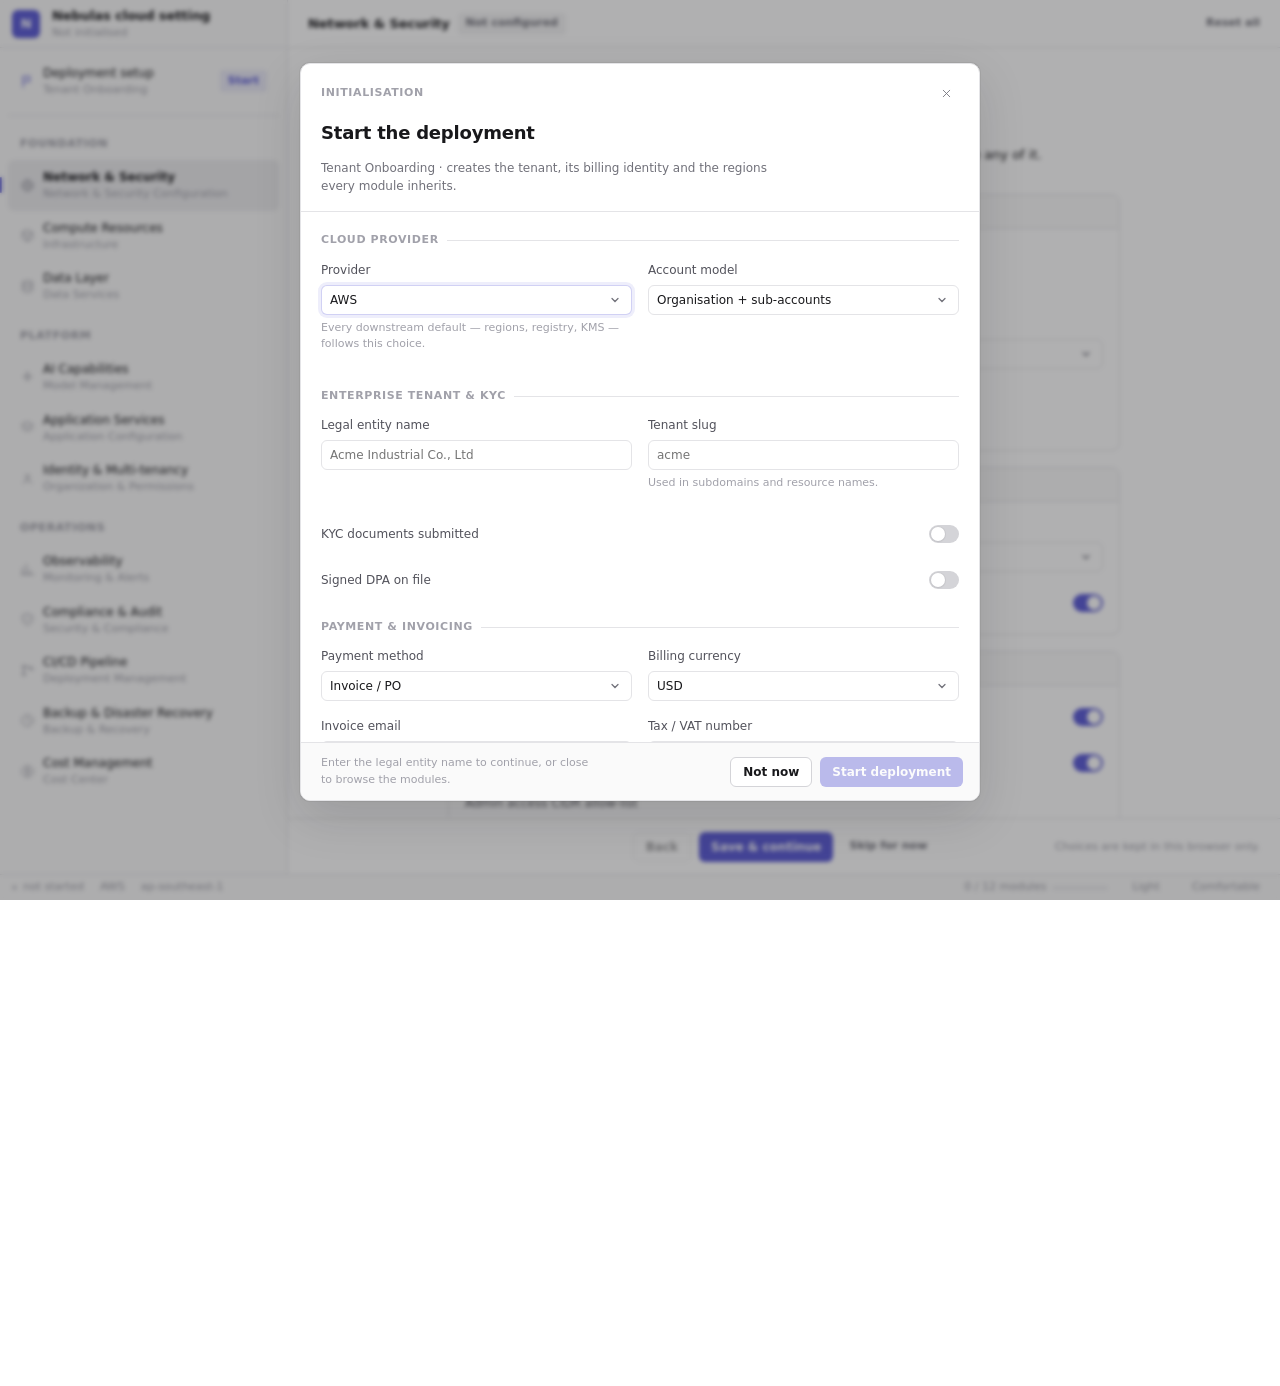
==== nebulas-cloud.html @ 57a1bf87 "Nebulas prototypes: workspace and cloud setting Two independent pages on one design system:  - index" ====
<!doctype html>
<html lang="en" data-theme="light">
<head>
<meta charset="utf-8">
<meta name="viewport" content="width=device-width, initial-scale=1">
<title>Nebulas Cloud Setting</title>
<link rel="stylesheet" href="css/tokens.css">
<link rel="stylesheet" href="css/base.css">
<link rel="stylesheet" href="css/components.css">
<link rel="stylesheet" href="css/install.css">
</head>
<body>

<!-- ==================================================== cloud setting shell
     Two columns: the twelve-module menu, and the configuration surface for
     whichever module is selected. The status strip spans both, because
     deployment progress belongs to neither column.

     This page is independent of the workspace prototype — it shares the
     design system in css/ and nothing else.
========================================================================== -->
<div class="setup" id="setup">

  <aside class="menu" aria-label="Deployment modules">
    <div class="menu__head">
      <div class="menu__mark" aria-hidden="true">N</div>
      <!-- The page name is fixed; the sub-line carries which tenant it is. -->
      <div class="menu__id">
        <span class="menu__name">Nebulas cloud setting</span>
        <span class="menu__sub" id="menuSub">Not initialised</span>
      </div>
    </div>
    <nav class="menu__body" id="menuBody"></nav>
  </aside>

  <!-- ================================================= configuration pane -->
  <section class="cfg" aria-label="Module configuration">
    <header class="cfg__head">
      <h1 class="cfg__title" id="cfgTitle">Initialisation</h1>
      <span class="badge" id="cfgState">Not configured</span>
      <div class="cfg__spacer"></div>
      <button class="btn btn--ghost btn--sm" id="resetBtn">Reset all</button>
    </header>

    <div class="cfg__body" id="cfgBody"></div>

    <!-- The actions are centred in the row; the hint is taken out of the flow
         so its width can't pull them off centre. -->
    <footer class="cfg__foot">
      <div class="cfg__actions">
        <button class="btn btn--secondary" id="prevBtn">Back</button>
        <button class="btn btn--primary" id="nextBtn">Save &amp; continue</button>
        <button class="btn btn--ghost btn--sm" id="skipBtn">Skip for now</button>
      </div>
      <span class="cfg__hint" id="cfgHint">Choices are kept in this browser only.</span>
    </footer>
  </section>

  <!-- Progress spans both columns, because it belongs to neither. -->
  <footer class="statusbar">
    <span class="statusbar__item"><span class="dot" id="stDot"></span><span id="stState">not configured</span></span>
    <span class="statusbar__item statusbar__hide-sm" id="stProvider">AWS</span>
    <span class="statusbar__item statusbar__hide-sm" id="stRegion">ap-southeast-1</span>
    <div class="statusbar__spacer"></div>
    <span class="statusbar__item statusbar__hide-sm">
      <span id="stProg">0 / 12 modules</span>
      <span class="meter statusbar__meter"><i id="stBar" style="width:0%"></i></span>
    </span>
    <button class="statusbar__item" id="stThemeBtn" title="Toggle theme (⌘J)"><span id="stTheme">Light</span></button>
    <button class="statusbar__item" id="stDensityBtn" title="Cycle interface density"><span id="stDensity">Comfortable</span></button>
  </footer>
</div>

<!-- ================================================ initialisation dialog
     Module 01 is the gate, not a page: the tenant, its billing identity and
     the regions every other module inherits. Until it is done there is
     nothing for the eleven configuration pages to attach to, so it arrives
     as a layer over them rather than as the first item in the menu.
====================================================================== -->
<div class="scrim scrim--wizard" id="wizScrim" data-open="false">
  <div class="wizard" role="dialog" aria-modal="true" aria-labelledby="wizTitle">
    <header class="wizard__head">
      <div class="wizard__headrow">
        <span class="t-eyebrow">Initialisation</span>
        <div class="cfg__spacer"></div>
        <button class="iconbtn iconbtn--sm" id="wizClose" title="Close (esc)" aria-label="Close"></button>
      </div>
      <h2 class="t-title" id="wizTitle">Start the deployment</h2>
      <p class="wizard__desc" id="wizPage">Tenant Onboarding · creates the tenant, its billing identity and the regions every module inherits.</p>
    </header>

    <div class="wizard__body" id="wizBody"></div>

    <footer class="wizard__foot">
      <span class="cfg__hint" id="wizHint"></span>
      <div class="cfg__spacer"></div>
      <button class="btn btn--secondary" id="wizCancel">Cancel</button>
      <button class="btn btn--primary" id="wizStart">Start deployment</button>
    </footer>
  </div>
</div>

<div class="toasts" id="toasts" aria-live="polite"></div>

<script src="js/install-data.js"></script>
<script src="js/install.js"></script>
</body>
</html>
---- css/tokens.css ----
/* ============================================================================
   NEBULAS · QUIET PRECISION — tokens
   The single source of truth. Nothing below this file may declare a raw
   color, a raw duration, or a size that isn't derived from these.
   ========================================================================= */

:root{
  /* ------------------------------------------------------------ neutrals */
  --g-0:#ffffff;   --g-50:#fafafa;  --g-100:#f4f4f5; --g-150:#ededef;
  --g-200:#e4e4e7; --g-300:#d4d4d8; --g-400:#a1a1aa; --g-500:#71717a;
  --g-600:#52525b; --g-700:#3f3f46; --g-800:#27272a; --g-900:#18181b;

  /* ------------------------------------------------- semantic · surfaces */
  --bg:          var(--g-0);
  --surface:     var(--g-50);
  --raised:      var(--g-100);
  --raised-2:    var(--g-150);
  --line:        var(--g-200);
  --line-strong: var(--g-300);
  --text:        var(--g-900);
  --text-2:      var(--g-600);
  --text-3:      var(--g-500);
  --text-4:      var(--g-400);

  /* Inverted surface — tooltips, toasts. Flips wholesale in dark mode. */
  --inv-bg:   var(--g-900);
  --inv-text: var(--g-0);

  /* The rail sits one step below the sidebar, so the two left columns read
     apart without needing a second border between them. */
  --rail-bg:     var(--g-150);
  --rail-active: var(--g-200);

  /* ------------------------------------------------- semantic · app identity
     An app is identified by a colour and a glyph. This is an IDENTITY channel,
     not emphasis: it says "which app", never "act here". That is why these are
     saturated where --accent is reserved, and why they appear only on the app
     tile — never on chrome, text or state. */
  --app-1:#6366f1;  /* calendar   */
  --app-2:#10b981;  /* documents  */
  --app-3:#f59e0b;  /* revenue    */
  --app-4:#3b82f6;  /* tasks      */
  --app-5:#ef4444;  /* authoring  */
  --app-fg:#ffffff;

  /* ---------------------------------------------------- semantic · accent
     ONE accent. It means "the model acted" or "you can act". Never decoration. */
  --accent:      #5b5bd6;
  --accent-hi:   #4f4fc9;
  --accent-fg:   #ffffff;
  --accent-soft: rgba(91,91,214,.10);
  --accent-line: rgba(91,91,214,.28);

  /* ---------------------------------------------------- semantic · status
     Dull on purpose. These carry meaning in data, never in chrome. */
  --ok:#0f8a5f;   --ok-soft:rgba(15,138,95,.11);
  --warn:#a86b00; --warn-soft:rgba(168,107,0,.12);
  --err:#c0392b;  --err-soft:rgba(192,57,43,.10);

  --scrim:rgba(24,24,27,.34);

  /* ---------------------------------------------------------------- type */
  --font:"Inter",-apple-system,BlinkMacSystemFont,"Segoe UI",system-ui,sans-serif;
  --mono:ui-monospace,"SF Mono","JetBrains Mono",Menlo,Consolas,monospace;

  --t-11:11px; --t-12:12px; --t-13:13px; --t-15:15px;
  --t-18:18px; --t-22:22px; --t-28:28px;

  --lh-tight:1.3; --lh-ui:1.5; --lh-prose:1.65;
  --ls-tight:-.012em; --ls-snug:-.006em; --ls-caps:.055em;
  --w-normal:400; --w-medium:550; --w-semi:600;

  /* --------------------------------------------------------------- space
     One 4px unit, scaled by --density. Every gap derives from it, so
     switching density is a single-variable change. */
  --u:4px;
  --density:1;
  --s-1:calc(var(--u) * 1 * var(--density));
  --s-2:calc(var(--u) * 2 * var(--density));
  --s-3:calc(var(--u) * 3 * var(--density));
  --s-4:calc(var(--u) * 4 * var(--density));
  --s-5:calc(var(--u) * 5 * var(--density));
  --s-6:calc(var(--u) * 6 * var(--density));
  --s-8:calc(var(--u) * 8 * var(--density));
  --s-10:calc(var(--u) * 10 * var(--density));
  --s-12:calc(var(--u) * 12 * var(--density));
  --s-16:calc(var(--u) * 16 * var(--density));

  /* ------------------------------------------------------- radius / edge */
  --r-xs:2px; --r-sm:4px; --r-md:6px; --r-lg:8px; --r-xl:10px; --r-full:999px;
  --border:1px;
  --ring:2px;

  /* -------------------------------------------------------------- shadow */
  --shadow-sm:0 1px 2px rgba(24,24,27,.06), 0 0 0 1px rgba(24,24,27,.04);
  --shadow-md:0 4px 12px rgba(24,24,27,.08), 0 0 0 1px rgba(24,24,27,.05);
  --shadow-lg:0 16px 48px rgba(24,24,27,.14), 0 0 0 1px rgba(24,24,27,.06);

  /* -------------------------------------------------------------- motion */
  --ease:cubic-bezier(.2,.7,.3,1);
  --ease-out:cubic-bezier(.16,1,.3,1);
  --fast:110ms; --base:180ms; --slow:280ms;

  /* ------------------------------------------------- control geometry
     Named so components never invent a height. */
  --ctl-xs:22px; --ctl-sm:26px; --ctl-md:30px; --ctl-lg:34px;
  --dot:5px;

  /* ------------------------------------------------------- shell metrics
     Five columns: rail · sidebar · chat · artifact · apps. The artifact
     width is a user-draggable override, which is why it reads through
     --art-w-user rather than being set directly. */
  --rail-w:56px;
  --list-w:264px;
  --art-w-min:320px;
  --art-w-max:720px;
  --app-w:64px;
  --app-w-wide:212px;
  --topbar-h:48px;
  --status-h:26px;
  --measure:760px;          /* reading column cap */
  --composer-max:760px;
  --brand:28px;
  --app-tile:32px;
}

/* --------------------------------------------------------------- density
   The proof that the space layer is real: one attribute, whole app reflows. */
:root[data-density="compact"]{ --density:.8; --ctl-lg:30px; --ctl-md:27px; --topbar-h:42px; }
:root[data-density="roomy"]  { --density:1.25; --topbar-h:56px; }

/* ------------------------------------------------------------------ dark
   Not an inversion. --bg lifts off black so elevation has somewhere to go,
   and the accent lightens to hold contrast. */
:root[data-theme="dark"]{
  --bg:#0d0d0f;
  --surface:#141417;
  --raised:#1b1b1f;
  --raised-2:#212127;
  --line:#26262b;
  --line-strong:#35353c;
  --text:#f4f4f5;
  --text-2:#a1a1aa;
  --text-3:#8b8b93;
  --text-4:#6a6a72;

  --inv-bg:#212127;
  --inv-text:#f4f4f5;

  /* Dark inverts the relationship: the rail drops below --bg rather than
     above it, because in dark a recessed column reads as further away. */
  --rail-bg:#08080a;
  --rail-active:#2a2a31;

  --accent:#7c7cf0;
  --accent-hi:#8f8ff5;
  --accent-fg:#0d0d0f;
  --accent-soft:rgba(124,124,240,.14);
  --accent-line:rgba(124,124,240,.34);

  --ok:#3fbd8b;   --ok-soft:rgba(63,189,139,.13);
  --warn:#d99b28; --warn-soft:rgba(217,155,40,.14);
  --err:#ef6b5e;  --err-soft:rgba(239,107,94,.13);

  --scrim:rgba(0,0,0,.6);

  --shadow-sm:0 1px 2px rgba(0,0,0,.4), 0 0 0 1px rgba(255,255,255,.05);
  --shadow-md:0 4px 12px rgba(0,0,0,.45), 0 0 0 1px rgba(255,255,255,.06);
  --shadow-lg:0 16px 48px rgba(0,0,0,.6), 0 0 0 1px rgba(255,255,255,.07);
}
---- css/base.css ----
/* ============================================================================
   base — reset, document defaults, prose. No component styling lives here.
   ========================================================================= */

*,*::before,*::after{ box-sizing:border-box }
html,body{ height:100% }

body{
  margin:0;
  background:var(--bg);
  color:var(--text);
  font-family:var(--font);
  font-size:var(--t-13);
  line-height:var(--lh-ui);
  -webkit-font-smoothing:antialiased;
  text-rendering:optimizeLegibility;
  overflow:hidden;
}

button,input,textarea,select{ font:inherit; color:inherit }
button{ background:none; border:0; padding:0; cursor:pointer }
svg{ display:block; flex:none }
a{ color:var(--accent); text-decoration:none }
a:hover{ text-decoration:underline }

::selection{ background:var(--accent-soft) }

:focus-visible{
  outline:var(--ring) solid var(--accent);
  outline-offset:1px;
  border-radius:var(--r-sm);
}

/* [hidden] must beat component display rules (.iconbtn{display:grid} etc). */
[hidden]{ display:none !important }

/* Screen-reader only */
.sr{
  position:absolute; width:1px; height:1px;
  overflow:hidden; clip:rect(0 0 0 0); white-space:nowrap;
}

/* --------------------------------------------------------------- scrollbar */
::-webkit-scrollbar{ width:10px; height:10px }
::-webkit-scrollbar-track{ background:transparent }
::-webkit-scrollbar-thumb{
  background:var(--line-strong);
  border-radius:var(--r-full);
  border:3px solid transparent;
  background-clip:content-box;
}
::-webkit-scrollbar-thumb:hover{ background:var(--text-4); background-clip:content-box }

/* ================================================================== type */
.t-display{ font-size:var(--t-22); font-weight:var(--w-semi); letter-spacing:var(--ls-tight); line-height:var(--lh-tight) }
.t-title  { font-size:var(--t-18); font-weight:var(--w-semi); letter-spacing:var(--ls-tight); line-height:var(--lh-tight) }
.t-body   { font-size:var(--t-13); line-height:var(--lh-ui) }
.t-meta   { font-size:var(--t-12); color:var(--text-3) }
.t-mono   { font-family:var(--mono); font-size:var(--t-11); color:var(--text-4) }

/* Section eyebrow. The only place uppercase is allowed. */
.t-eyebrow{
  font-size:var(--t-11);
  font-weight:var(--w-semi);
  letter-spacing:var(--ls-caps);
  text-transform:uppercase;
  color:var(--text-4);
}

/* ================================================================= prose
   Applied to model output. This is the only text anyone reads at length,
   so it steps up to 15px with a looser line-height than the UI. */
.prose{
  font-size:var(--t-15);
  line-height:var(--lh-prose);
  letter-spacing:var(--ls-snug);
}
.prose p{ margin:0 0 var(--s-4) }
.prose > :last-child{ margin-bottom:0 }
.prose h3{
  font-size:var(--t-13);
  font-weight:var(--w-semi);
  letter-spacing:.02em;
  text-transform:uppercase;
  color:var(--text-3);
  margin:var(--s-6) 0 var(--s-3);
}
.prose ul{ margin:0 0 var(--s-4); padding-left:var(--s-5); list-style:none }
.prose li{ position:relative; margin-bottom:var(--s-2) }
.prose li::before{
  content:"";
  position:absolute;
  left:calc(-1 * var(--s-4));
  top:.62em;
  width:4px; height:4px;
  border-radius:var(--r-full);
  background:var(--line-strong);
}
.prose strong{ font-weight:var(--w-semi) }
.prose em{ font-style:normal; color:var(--text-2) }
.prose code{
  font-family:var(--mono);
  font-size:.86em;
  background:var(--raised);
  border:var(--border) solid var(--line);
  border-radius:var(--r-sm);
  padding:1px 4px;
}

/* ------------------------------------------------------ reduced motion */
@media (prefers-reduced-motion:reduce){
  *,*::before,*::after{
    animation-duration:.01ms !important;
    animation-iteration-count:1 !important;
    transition-duration:.01ms !important;
  }
}
---- css/components.css ----
/* ============================================================================
   components — reusable parts. Nothing here knows where it sits on screen.
   ========================================================================= */

/* ================================================================ buttons */
.btn{
  display:inline-flex; align-items:center; gap:var(--s-2);
  height:var(--ctl-md); padding:0 var(--s-3);
  border-radius:var(--r-md);
  font-size:var(--t-12); font-weight:var(--w-medium);
  white-space:nowrap;
  transition:background var(--fast) var(--ease), color var(--fast) var(--ease),
             border-color var(--fast) var(--ease);
}
.btn--primary{ background:var(--accent); color:var(--accent-fg) }
.btn--primary:hover{ background:var(--accent-hi) }
.btn--secondary{ background:var(--bg); color:var(--text); border:var(--border) solid var(--line-strong) }
.btn--secondary:hover{ background:var(--raised) }
.btn--ghost{ color:var(--text-3) }
.btn--ghost:hover{ background:var(--raised); color:var(--text) }
.btn--danger{ color:var(--err) }
.btn--danger:hover{ background:var(--err-soft) }
.btn--sm{ height:var(--ctl-sm); padding:0 var(--s-2); font-size:var(--t-11) }
.btn:disabled{ opacity:.4; cursor:not-allowed }

/* Square icon-only button. Three sizes, all token-derived. */
.iconbtn{
  display:grid; place-items:center;
  width:var(--ctl-md); height:var(--ctl-md);
  border-radius:var(--r-md);
  color:var(--text-3);
  transition:background var(--fast) var(--ease), color var(--fast) var(--ease);
}
.iconbtn:hover{ background:var(--raised); color:var(--text) }
.iconbtn[aria-pressed="true"]{ background:var(--raised-2); color:var(--text) }
.iconbtn--sm{ width:var(--ctl-sm); height:var(--ctl-sm); border-radius:var(--r-sm) }
.iconbtn--xs{ width:var(--ctl-xs); height:var(--ctl-xs); border-radius:var(--r-sm); color:var(--text-4) }
.iconbtn:disabled{ opacity:.35; cursor:not-allowed }

/* =================================================================== kbd */
.kbd{
  font-family:var(--mono); font-size:var(--t-11); line-height:1;
  padding:3px 5px;
  border:var(--border) solid var(--line);
  border-radius:var(--r-sm);
  background:var(--surface);
  color:var(--text-3);
}
.btn--primary .kbd{ background:rgba(255,255,255,.16); border-color:transparent; color:inherit }

/* =============================================================== tooltip */
.tip{ position:relative }
.tip::after{
  content:attr(data-tip);
  position:absolute; left:calc(100% + 10px); top:50%; translate:0 -50%;
  background:var(--inv-bg); color:var(--inv-text);
  font-size:var(--t-11); line-height:1;
  padding:6px var(--s-2);
  border-radius:var(--r-sm);
  white-space:nowrap; pointer-events:none;
  opacity:0; transition:opacity var(--fast) var(--ease);
  z-index:60;
  box-shadow:var(--shadow-md);
}
.tip:hover::after{ opacity:1 }
.tip--below::after{ left:50%; top:calc(100% + 8px); translate:-50% 0 }

/* ================================================================= badge */
.badge{
  display:inline-flex; align-items:center; gap:5px;
  height:var(--ctl-xs); padding:0 var(--s-2);
  border-radius:var(--r-sm);
  font-size:var(--t-11); font-weight:var(--w-medium);
  background:var(--raised); color:var(--text-3);
}
.badge--ok  { background:var(--ok-soft);   color:var(--ok) }
.badge--warn{ background:var(--warn-soft); color:var(--warn) }
.badge--err { background:var(--err-soft);  color:var(--err) }
.badge--info{ background:var(--accent-soft); color:var(--accent) }
.badge--mono{ font-family:var(--mono) }

/* Status dot. --state drives the color; .is-live adds the pulse. */
.dot{
  width:var(--dot); height:var(--dot);
  border-radius:var(--r-full);
  background:var(--line-strong);
  flex:none;
}
.dot--ok{ background:var(--ok) }
.dot--warn{ background:var(--warn) }
.dot--err{ background:var(--err) }
.dot--run{ background:var(--accent) }
.dot.is-live{ animation:pulse 1.1s var(--ease) infinite }
@keyframes pulse{ 0%,100%{opacity:1;scale:1} 50%{opacity:.35;scale:.7} }

/* ================================================================= chips */
.chip{
  display:inline-flex; align-items:center; gap:6px;
  padding:3px var(--s-2);
  border-radius:var(--r-sm);
  border:var(--border) solid var(--line);
  background:var(--raised);
  color:var(--text-2);
  font-size:var(--t-11);
  max-width:220px;
  transition:border-color var(--fast) var(--ease), color var(--fast) var(--ease);
}
button.chip:hover{ border-color:var(--line-strong); color:var(--text) }
.chip > span{ overflow:hidden; text-overflow:ellipsis; white-space:nowrap }
.chip--removable{ padding-right:var(--s-1) }
/* Sits on --surface rather than in it: prompt starters read as things to pick
   up, not as fields already filled in. */
.chip--plain{ background:var(--bg) }
button.chip--plain:hover{ background:var(--raised) }
.chip__x{ display:grid; place-items:center; color:var(--text-4); border-radius:var(--r-xs) }
.chip__x:hover{ color:var(--text) }

/* ================================================================ inputs */
.field{ margin-bottom:var(--s-4) }
.field__label{
  display:flex; align-items:center;
  font-size:var(--t-12); color:var(--text-2);
  margin-bottom:6px;
}
.field__value{ margin-left:auto; font-family:var(--mono); font-size:var(--t-11); color:var(--text-4) }
.field__help{ font-size:var(--t-11); color:var(--text-4); margin-top:5px }

.input,.select{
  width:100%; height:var(--ctl-md);
  padding:0 var(--s-2);
  border:var(--border) solid var(--line);
  border-radius:var(--r-md);
  background:var(--bg); color:var(--text);
  font-size:var(--t-12);
  appearance:none;
  transition:border-color var(--fast) var(--ease), box-shadow var(--fast) var(--ease);
}
.input:focus,.select:focus{
  outline:none;
  border-color:var(--accent-line);
  box-shadow:0 0 0 3px var(--accent-soft);
}
.select{
  padding-right:26px;
  background-image:url("data:image/svg+xml;utf8,<svg xmlns='http://www.w3.org/2000/svg' width='12' height='12' viewBox='0 0 24 24' fill='none' stroke='%2371717a' stroke-width='2.5' stroke-linecap='round'><path d='M6 9l6 6 6-6'/></svg>");
  background-repeat:no-repeat;
  background-position:right 10px center;
}
.range{ width:100%; accent-color:var(--accent) }

/* Switch. The track is a sibling, not adjacent — use ~ not +. */
.switch{
  display:flex; align-items:center; gap:var(--s-2);
  padding:var(--s-2) 0;
  font-size:var(--t-12); color:var(--text-2);
  cursor:pointer;
}
.switch input{ position:absolute; opacity:0; pointer-events:none }
.switch__track{
  position:relative; flex:none;
  width:30px; height:18px;
  margin-left:auto;
  border-radius:var(--r-full);
  background:var(--line-strong);
  transition:background var(--base) var(--ease);
}
.switch__track::after{
  content:""; position:absolute; top:2px; left:2px;
  width:14px; height:14px;
  border-radius:var(--r-full);
  background:var(--bg);
  box-shadow:var(--shadow-sm);
  transition:translate var(--base) var(--ease);
}
.switch input:checked ~ .switch__track{ background:var(--accent) }
.switch input:checked ~ .switch__track::after{ translate:12px 0 }
.switch input:focus-visible ~ .switch__track{ outline:var(--ring) solid var(--accent); outline-offset:2px }

/* ======================================================== segmented tabs */
.seg{ display:flex; gap:2px; padding:2px; border-radius:var(--r-md); background:var(--raised-2) }
.seg button{
  padding:3px var(--s-2);
  border-radius:var(--r-sm);
  font-size:var(--t-11); color:var(--text-3);
  transition:background var(--fast) var(--ease), color var(--fast) var(--ease);
}
.seg button[aria-selected="true"]{ background:var(--bg); color:var(--text); box-shadow:var(--shadow-sm) }

/* ================================================================= meter */
.meter{ display:block; height:4px; border-radius:var(--r-full); background:var(--raised-2); overflow:hidden }
.meter > i{
  display:block; height:100%;
  border-radius:var(--r-full);
  background:var(--accent);
  transition:width var(--slow) var(--ease);
}
.meter--warn > i{ background:var(--warn) }

.sparkbars{ display:flex; align-items:flex-end; gap:2px; height:32px }
.sparkbars i{ flex:1; background:var(--accent-soft); border-radius:var(--r-xs) }
.sparkbars i:last-child{ background:var(--accent) }

/* ============================================================== rows/list
   The list column and every table-ish surface share this row. */
.row{
  display:flex; align-items:center; gap:var(--s-2);
  width:100%; text-align:left;
  padding:var(--s-2) var(--s-3);
  border-radius:var(--r-md);
  color:var(--text-2);
  transition:background var(--fast) var(--ease);
}
.row:hover{ background:var(--raised) }
.row[aria-current="true"]{ background:var(--raised-2); color:var(--text) }
.row__main{ display:block; min-width:0; flex:1 }
.row__title{
  display:block;
  font-size:var(--t-12); color:var(--text);
  overflow:hidden; text-overflow:ellipsis; white-space:nowrap;
}
.row[aria-current="true"] .row__title{ font-weight:var(--w-medium) }
.row__sub{
  display:block;
  font-size:var(--t-11); color:var(--text-4);
  overflow:hidden; text-overflow:ellipsis; white-space:nowrap;
}
.row__meta{ font-family:var(--mono); font-size:var(--t-11); color:var(--text-4); flex:none }
.row__icon{ color:var(--text-4); flex:none }

/* ================================================================= cards */
.card{
  border:var(--border) solid var(--line);
  border-radius:var(--r-lg);
  background:var(--bg);
  overflow:hidden;
}
.card__head{
  display:flex; align-items:center; gap:var(--s-2);
  height:var(--ctl-lg); padding:0 var(--s-2) 0 var(--s-3);
  border-bottom:var(--border) solid var(--line);
  background:var(--surface);
}
.card__title{ font-size:var(--t-12); font-weight:var(--w-medium); color:var(--text-2) }
.card__body{ padding:var(--s-4) }
.card--raised{ background:var(--raised) }

/* ================================================================ tables */
.table{ width:100%; border-collapse:collapse; font-size:var(--t-12) }
.table th{
  text-align:left;
  font-size:var(--t-11); font-weight:var(--w-semi);
  letter-spacing:var(--ls-caps); text-transform:uppercase;
  color:var(--text-4);
  padding:0 var(--s-3) var(--s-2) 0;
  border-bottom:var(--border) solid var(--line);
  white-space:nowrap;
}
.table td{
  padding:var(--s-2) var(--s-3) var(--s-2) 0;
  border-bottom:var(--border) solid var(--line);
  color:var(--text-2);
}
.table tbody tr:last-child td{ border-bottom:0 }
.table .num{ text-align:right; font-family:var(--mono); padding-right:0 }
.table th.num{ text-align:right; padding-right:0 }
/* A right-aligned column gives up its right padding, so whatever follows
   has to supply the gap — otherwise the two columns touch. */
.table td.num + td,.table th.num + th{ padding-left:var(--s-3) }
/* Paired with `.table` so they out-specify `.table td`, which sets a colour
   of its own and would otherwise silently win. */
.delta-up,.table .delta-up{ color:var(--ok) }
.delta-dn,.table .delta-dn{ color:var(--err) }
.table--rows tbody tr{ transition:background var(--fast) var(--ease) }
.table--rows tbody tr:hover{ background:var(--raised) }

/* Horizontal overflow container — wide tables scroll, the page never does. */
.scroll-x{ overflow-x:auto; max-width:100% }

/* ============================================================== artifact list
   A table artifact in the pane: one label per row against one muted value.
   No column headers — with two columns the header row names what the rows
   already say. */
.artlist{ display:block }
.artlist__row{
  display:flex; align-items:center; gap:var(--s-3);
  padding:var(--s-2) 0;
  min-height:34px;
  border-bottom:var(--border) solid var(--line);
  font-size:var(--t-12);
}
.artlist__row:last-child{ border-bottom:0 }
.artlist__k{
  min-width:0; color:var(--text-2);
  overflow:hidden; text-overflow:ellipsis; white-space:nowrap;
}
.artlist__v{ margin-left:auto; flex:none; color:var(--text-4) }

/* ================================================================== code */
.code{
  margin:0;
  font-family:var(--mono); font-size:var(--t-12); line-height:1.7;
  color:var(--text-2);
  overflow-x:auto;
}
.code .k{ color:var(--accent) }
.code .s{ color:var(--ok) }
.code .c{ color:var(--text-4) }
.code .del{ color:var(--err) }
.code .add{ color:var(--ok) }

/* ================================================================== tool trace */
.trace{
  border:var(--border) solid var(--line);
  border-radius:var(--r-lg);
  background:var(--surface);
  overflow:hidden;
}
.trace__sum{
  display:flex; align-items:center; gap:var(--s-2);
  width:100%;
  padding:var(--s-2) var(--s-3);
  font-size:var(--t-12); color:var(--text-2);
  transition:background var(--fast) var(--ease);
}
.trace__sum:hover{ background:var(--raised) }
.trace__chev{ color:var(--text-4); transition:rotate var(--base) var(--ease) }
.trace[data-open="true"] .trace__chev{ rotate:90deg }
.trace__ico{ color:var(--accent); display:flex }
.trace__dur{ margin-left:auto; font-family:var(--mono); font-size:var(--t-11); color:var(--text-4) }
.trace__body{ display:none; padding:var(--s-1) var(--s-3) var(--s-3); border-top:var(--border) solid var(--line) }
.trace[data-open="true"] .trace__body{ display:block }

.step{
  display:flex; align-items:baseline; gap:var(--s-2);
  padding:var(--s-2) 0;
  font-size:var(--t-12);
  border-bottom:var(--border) solid var(--line);
}
.step:last-child{ border-bottom:0 }
.step .dot{ translate:0 -2px }
.step__name{ font-family:var(--mono); color:var(--text-2) }
.step__detail{
  color:var(--text-4);
  min-width:0; overflow:hidden; text-overflow:ellipsis; white-space:nowrap;
}
.step__t{ margin-left:auto; font-family:var(--mono); font-size:var(--t-11); color:var(--text-4); flex:none }

/* ====================================================== artifact reference
   What a turn leaves in the thread once the artifact itself moved to the
   pane: a line you can scan past, or click to bring the thing back. */
.artref{
  display:flex; align-items:center; gap:var(--s-2);
  width:100%; text-align:left;
  padding:var(--s-2) var(--s-3);
  border:var(--border) solid var(--line);
  border-radius:var(--r-lg);
  background:var(--surface);
  color:var(--text-2);
  animation:rise var(--slow) var(--ease-out) both;
  transition:background var(--fast) var(--ease), border-color var(--fast) var(--ease);
}
@keyframes rise{ from{opacity:0; translate:0 6px} to{opacity:1; translate:0 0} }
.artref:hover{ background:var(--raised); border-color:var(--line-strong) }
.artref[aria-current="true"]{ border-color:var(--accent-line); background:var(--accent-soft) }
.artref__ico{ display:flex; color:var(--text-4); flex:none }
.artref__title{
  min-width:0;
  font-size:var(--t-12); font-weight:var(--w-medium); color:var(--text);
  overflow:hidden; text-overflow:ellipsis; white-space:nowrap;
}
.artref__meta{ margin-left:auto; flex:none; font-family:var(--mono); font-size:var(--t-11); color:var(--text-4) }

/* ================================================================== apps
   An app is identified by a colour and a glyph, set through --app-c. That is
   an identity channel, distinct from --accent: it answers "which app", never
   "act here", which is why it lives only on this tile. */
.apptile{
  position:relative; flex:none;
  display:grid; place-items:center;
  width:var(--app-tile); height:var(--app-tile);
  border-radius:var(--r-full);
  background:var(--app-c, var(--raised-2));
  color:var(--app-fg);
  transition:filter var(--fast) var(--ease), scale var(--fast) var(--ease);
}
/* Only "needs attention" earns a mark in the narrow rail. Beta and draft
   are labels, and labels wait until there is room for words. */
.apptile[data-state="warn"]::after{
  content:"";
  position:absolute; right:-1px; bottom:-1px;
  width:7px; height:7px;
  border-radius:var(--r-full);
  background:var(--warn);
  border:2px solid var(--surface);
}
.approw{
  display:flex; align-items:center; gap:var(--s-2);
  width:100%; text-align:left;
  padding:var(--s-1);
  border-radius:var(--r-md);
  color:var(--text-2);
  transition:background var(--fast) var(--ease);
}
.approw:hover{ background:var(--raised) }
/* The tile already carries a colour, so hover brightens it rather than
   swapping it for another one. */
.approw:hover .apptile{ filter:brightness(1.08) }
.approw[aria-current="true"]{ background:var(--raised-2) }
.approw__name{
  min-width:0;
  font-size:var(--t-12); color:var(--text);
  overflow:hidden; text-overflow:ellipsis; white-space:nowrap;
}

/* ============================================================== bar list
   A ranked magnitude read left to right. The leader takes the accent; the
   rest stay soft, so rank is legible before any number is read. */
.barlist{ display:grid; gap:var(--s-2) }
.barlist__row{
  display:grid;
  grid-template-columns:minmax(0,150px) minmax(0,1fr) auto;
  align-items:center; gap:var(--s-3);
}
.barlist__k{
  font-family:var(--mono); font-size:var(--t-11); color:var(--text-2);
  overflow:hidden; text-overflow:ellipsis; white-space:nowrap;
}
.barlist__v{ font-family:var(--mono); font-size:var(--t-11); color:var(--text-4) }
.barlist__row:not(:first-child) .meter > i{ background:var(--accent-soft) }

/* ================================================================ calendar
   A month as a scanning surface: the marked days carry a value, so the mark
   is a neutral dot and the number beside it does the talking. Today is a
   surface step, not the accent — a date is not an action. */
.cal{ display:grid; grid-template-columns:repeat(7,minmax(0,1fr)); gap:2px }
.cal__wd{
  font-size:var(--t-11); color:var(--text-4);
  text-align:center; padding-bottom:var(--s-1);
}
.cal__d{
  position:relative;
  display:grid; place-items:center;
  height:32px;
  border-radius:var(--r-sm);
  font-size:var(--t-12); color:var(--text-2);
}
.cal__d--pad{ visibility:hidden }
.cal__d--mark{ background:var(--raised); color:var(--text); font-weight:var(--w-medium) }
.cal__d--mark::after{
  content:"";
  position:absolute; bottom:4px; left:50%; translate:-50% 0;
  width:4px; height:4px;
  border-radius:var(--r-full);
  background:var(--text-4);
}
.cal__d--today{ box-shadow:inset 0 0 0 1px var(--line-strong) }

/* ============================================================ definitions */
.deflist{
  display:grid; grid-template-columns:auto minmax(0,1fr);
  gap:var(--s-2) var(--s-4);
  font-size:var(--t-12); margin:0;
}
.deflist dt{ color:var(--text-4); white-space:nowrap }
.deflist dd{ margin:0; color:var(--text-2); min-width:0 }

/* ========================================================== empty states */
.empty{
  display:flex; flex-direction:column; align-items:center; justify-content:center;
  gap:var(--s-3);
  padding:var(--s-12) var(--s-6);
  text-align:center;
  color:var(--text-3);
}
.empty__icon{
  display:grid; place-items:center;
  width:40px; height:40px;
  border-radius:var(--r-lg);
  background:var(--raised);
  color:var(--text-4);
}
.empty__title{ font-size:var(--t-13); font-weight:var(--w-medium); color:var(--text) }
.empty__body{ font-size:var(--t-12); color:var(--text-3); max-width:34ch; line-height:var(--lh-ui) }

/* ================================================================ banner */
.banner{
  display:flex; align-items:flex-start; gap:var(--s-2);
  padding:var(--s-3);
  border-radius:var(--r-md);
  font-size:var(--t-12);
  border:var(--border) solid transparent;
}
.banner--warn{ background:var(--warn-soft); color:var(--warn); border-color:var(--warn-soft) }
.banner--err { background:var(--err-soft);  color:var(--err);  border-color:var(--err-soft) }
.banner--info{ background:var(--accent-soft); color:var(--accent) }

/* ============================================================== skeleton */
.skel{
  background:linear-gradient(90deg,var(--raised) 25%,var(--raised-2) 50%,var(--raised) 75%);
  background-size:200% 100%;
  border-radius:var(--r-sm);
  animation:shimmer 1.4s linear infinite;
}
@keyframes shimmer{ to{ background-position:-200% 0 } }

/* ============================================================== overlays */
.scrim{
  position:fixed; inset:0; z-index:80;
  display:grid; place-items:start center;
  padding-top:14vh;
  background:var(--scrim);
  backdrop-filter:blur(2px);
  opacity:0; pointer-events:none;
  transition:opacity var(--base) var(--ease);
}
.scrim[data-open="true"]{ opacity:1; pointer-events:auto }

.palette{
  width:min(560px,92vw);
  background:var(--bg);
  border:var(--border) solid var(--line);
  border-radius:var(--r-xl);
  box-shadow:var(--shadow-lg);
  overflow:hidden;
  translate:0 -8px; scale:.985;
  transition:translate var(--base) var(--ease), scale var(--base) var(--ease);
}
.scrim[data-open="true"] .palette{ translate:0 0; scale:1 }
.palette__input{
  display:flex; align-items:center; gap:var(--s-3);
  padding:0 var(--s-4);
  border-bottom:var(--border) solid var(--line);
}
.palette__input input{
  width:100%; height:46px;
  border:0; background:none; outline:none;
  font-size:var(--t-15); letter-spacing:var(--ls-snug);
}
.palette__input input::placeholder{ color:var(--text-4) }
.palette__list{ max-height:min(420px,52vh); overflow-y:auto; padding:var(--s-2) }
.palette__group{
  font-size:var(--t-11); font-weight:var(--w-semi);
  letter-spacing:var(--ls-caps); text-transform:uppercase;
  color:var(--text-4);
  padding:var(--s-3) var(--s-2) var(--s-1);
}
.palette__item{
  display:flex; align-items:center; gap:var(--s-3);
  width:100%; text-align:left;
  padding:var(--s-2);
  border-radius:var(--r-md);
  color:var(--text-2);
}
.palette__item .nm{ flex:1; min-width:0; overflow:hidden; text-overflow:ellipsis; white-space:nowrap; color:var(--text) }
.palette__item .sub{ flex:none; font-family:var(--mono); font-size:var(--t-11); color:var(--text-4) }
.palette__item[data-active="true"]{ background:var(--accent-soft) }
.palette__foot{
  display:flex; align-items:center; gap:var(--s-4);
  padding:var(--s-2) var(--s-4);
  border-top:var(--border) solid var(--line);
  background:var(--surface);
  font-size:var(--t-11); color:var(--text-4);
}
.palette__foot span{ display:flex; align-items:center; gap:5px }

/* ================================================================ toasts */
.toasts{
  position:fixed; bottom:calc(var(--status-h) + var(--s-3)); left:50%; translate:-50% 0;
  z-index:90;
  display:flex; flex-direction:column; align-items:center; gap:var(--s-2);
}
.toast{
  display:flex; align-items:center; gap:var(--s-2);
  padding:8px var(--s-3);
  border-radius:var(--r-md);
  background:var(--inv-bg); color:var(--inv-text);
  font-size:var(--t-12);
  box-shadow:var(--shadow-md);
  animation:toast-in var(--base) var(--ease-out) both;
}
.toast.is-out{ animation:toast-out var(--base) var(--ease) both }
@keyframes toast-in{ from{ opacity:0; translate:0 8px } }
@keyframes toast-out{ to{ opacity:0; translate:0 8px } }
---- css/install.css ----
/* ============================================================================
   install — the deployment page shell only. Two columns plus a status strip
   spanning both, on the same tokens as the workspace.

       menu · configuration

   Nothing here declares a colour, a duration or a size that isn't a token.
   ========================================================================= */

.setup{
  --menu-w:288px;
  display:grid;
  height:100vh;
  overflow:hidden;
  grid-template-columns:var(--menu-w) minmax(0,1fr);
  grid-template-rows:minmax(0,1fr) var(--status-h);
}
.setup > *{ min-width:0 }

/* ==================================================================== menu */
.menu{
  grid-row:1;
  display:flex; flex-direction:column;
  min-height:0;
  background:var(--surface);
  border-right:var(--border) solid var(--line);
}
.menu__head{
  flex:none;
  display:flex; align-items:center; gap:var(--s-3);
  height:var(--topbar-h);
  padding:0 var(--s-3);
  border-bottom:var(--border) solid var(--line);
}
.menu__mark{
  display:grid; place-items:center;
  width:var(--brand); height:var(--brand);
  flex:none;
  border-radius:var(--r-md);
  background:var(--accent); color:var(--accent-fg);
  font-weight:var(--w-semi); font-size:var(--t-13); letter-spacing:var(--ls-tight);
  box-shadow:var(--shadow-sm);
}
.menu__id{ min-width:0; flex:1 }
.menu__name{
  display:block; min-width:0;
  font-size:var(--t-13); font-weight:var(--w-medium); letter-spacing:var(--ls-snug);
  overflow:hidden; text-overflow:ellipsis; white-space:nowrap;
}
.menu__sub{
  display:block;
  font-size:var(--t-11); color:var(--text-4);
  overflow:hidden; text-overflow:ellipsis; white-space:nowrap;
}
.menu__body{ flex:1 1 0; min-height:0; overflow-y:auto; padding:var(--s-2) }

/* The pinned row sits above the phases and is separated from them, because it
   opens a layer rather than navigating — same pattern as the workspace's
   pinned sidebar actions. */
.menu__pinned{
  padding-bottom:var(--s-2);
  border-bottom:var(--border) solid var(--line);
  margin-bottom:var(--s-1);
}
/* Until the tenant exists, this is the one thing on the page asking to be
   pressed, so its icon takes the accent. */
.row__icon--act{ color:var(--accent) }
/* Group label in the menu. The eyebrow alone separates the phases — no rule,
   so the column carries one fewer line than the label it is naming. */
.menu__group{
  display:flex; align-items:center; gap:var(--s-2);
  padding:var(--s-4) var(--s-2) var(--s-2) var(--s-3);
}
.menu__group:first-child{ padding-top:var(--s-1) }

/* A module row is the shared .row plus its state. */
.mrow{ position:relative }
/* Active marker bleeds to the column's own left edge, as in the rail. */
.mrow[aria-current="true"]::before{
  content:"";
  position:absolute; left:calc(-1 * var(--s-2));
  top:50%; translate:0 -50%;
  width:2px; height:16px;
  border-radius:var(--r-full);
  background:var(--accent);
}
.mrow__state{ flex:none; display:flex; color:var(--ok) }

/* =========================================================== configuration */
.cfg{
  grid-row:1;
  display:flex; flex-direction:column;
  min-height:0;
  background:var(--bg);
}
.cfg__head{
  flex:none;
  display:flex; align-items:center; gap:var(--s-2);
  height:var(--topbar-h);
  padding:0 var(--s-3) 0 var(--s-5);
  border-bottom:var(--border) solid var(--line);
}
.cfg__title{
  margin:0; min-width:0;
  font-size:var(--t-13); font-weight:var(--w-medium); letter-spacing:var(--ls-snug);
  overflow:hidden; text-overflow:ellipsis; white-space:nowrap;
}
.cfg__spacer{ flex:1 }
.cfg__body{ flex:1 1 0; min-height:0; overflow-y:auto }
/* Centred at a fixed measure, like the workspace's non-thread views — a form
   that grows with the viewport stops being scannable well before it stops
   fitting. */
.cfg__inner{ max-width:720px; margin:0 auto; padding:var(--s-8) var(--s-6) var(--s-12) }

/* The step footer. Actions live at the foot of the column, not in the scroll,
   so "continue" is in the same place in every module. */
.cfg__foot{
  position:relative;
  flex:none;
  display:flex; align-items:center; justify-content:center; gap:var(--s-2);
  height:calc(var(--topbar-h) + var(--s-2));
  padding:0 var(--s-5);
  border-top:var(--border) solid var(--line);
  background:var(--bg);
}
.cfg__actions{ display:flex; align-items:center; gap:var(--s-2) }
/* Out of the flow, so a longer hint never shifts the centred actions. */
.cfg__hint{
  position:absolute; right:var(--s-5); top:50%; translate:0 -50%;
  font-size:var(--t-11); color:var(--text-4);
}

/* ================================================================== groups
   One card per PRD step, so the checklist and the form are the same object. */
.step-card{ margin-bottom:var(--s-4) }

/* Two fields to a row; anything that needs the width takes both. */
.fields{
  display:grid;
  grid-template-columns:repeat(2,minmax(0,1fr));
  gap:var(--s-4) var(--s-4);
}
.fields > .field{ margin-bottom:0; grid-column:span 2 }
.fields > .field--half{ grid-column:span 1 }
/* A switch is a row, not a labelled box — it opts out of the field padding.
   It aligns to the top of its cell, not the middle, so a pair of switches
   still line up when only one of them carries help text. */
.fields > .field--switch{ align-self:start }
.fields > .field--switch .switch{ padding:0; min-height:var(--ctl-md) }

.input--mono{ font-family:var(--mono) }
/* A prefixed input: the symbol is chrome, so it sits inside the border. */
.input-pre{
  display:flex; align-items:center;
  height:var(--ctl-md);
  border:var(--border) solid var(--line);
  border-radius:var(--r-md);
  background:var(--bg);
  transition:border-color var(--fast) var(--ease), box-shadow var(--fast) var(--ease);
}
.input-pre:focus-within{ border-color:var(--accent-line); box-shadow:0 0 0 3px var(--accent-soft) }
.input-pre__sym{
  padding:0 var(--s-1) 0 var(--s-2);
  font-family:var(--mono); font-size:var(--t-12); color:var(--text-4);
}
.input-pre .input{ border:0; box-shadow:none; padding-left:0 }
.input-pre .input:focus{ box-shadow:none }

/* Multi-select reuses the chip. Pressed takes the accent — the one place a
   choice in this page says "you acted". */
.chips{ display:flex; flex-wrap:wrap; gap:var(--s-1) }
.chip[aria-pressed="true"]{
  border-color:var(--accent-line);
  background:var(--accent-soft);
  color:var(--accent);
}
.chip__tick{ display:flex; opacity:0; width:0; transition:opacity var(--fast) var(--ease) }
.chip[aria-pressed="true"] .chip__tick{ opacity:1; width:auto }

/* Segmented control at field width rather than hugging its labels. */
.field .seg{ display:inline-flex }
.field .seg button{ padding:4px var(--s-3); font-size:var(--t-12) }

.range-row{ display:flex; align-items:center; gap:var(--s-3) }
.range-row .range{ flex:1 }

/* ================================================== initialisation dialog
   A layer, because until the tenant exists there is nothing for the eleven
   configuration pages to attach to. Sits higher on the screen than the
   command palette does, since it is taller. */
.scrim--wizard{ padding-top:7vh }
.wizard{
  display:flex; flex-direction:column;
  width:min(680px,94vw);
  max-height:82vh;
  background:var(--bg);
  border:var(--border) solid var(--line);
  border-radius:var(--r-xl);
  box-shadow:var(--shadow-lg);
  overflow:hidden;
  translate:0 -8px; scale:.985;
  transition:translate var(--base) var(--ease), scale var(--base) var(--ease);
}
.scrim[data-open="true"] .wizard{ translate:0 0; scale:1 }

.wizard__head{
  flex:none;
  padding:var(--s-4) var(--s-5) var(--s-4);
  border-bottom:var(--border) solid var(--line);
}
.wizard__headrow{ display:flex; align-items:center; margin-bottom:var(--s-2) }
.wizard__desc{
  margin:var(--s-2) 0 0;
  font-size:var(--t-12); color:var(--text-3); max-width:60ch;
}
.wizard__body{ flex:1 1 auto; min-height:0; overflow-y:auto; padding:var(--s-5) }

/* A group in the dialog is a labelled block, not a card — the dialog is
   already a container, and nesting a second border inside it says nothing. */
.wizard__group{ margin-bottom:var(--s-6) }
.wizard__group:last-child{ margin-bottom:0 }
.wizard__group-t{
  display:flex; align-items:center; gap:var(--s-2);
  margin:0 0 var(--s-3);
}
.wizard__group-t::after{ content:""; flex:1; height:var(--border); background:var(--line) }

.wizard__foot{
  flex:none;
  display:flex; align-items:center; gap:var(--s-2);
  padding:var(--s-3) var(--s-4) var(--s-3) var(--s-5);
  border-top:var(--border) solid var(--line);
  background:var(--surface);
}
/* The dialog's hint is in the flow — nothing here needs centring. */
.wizard__foot .cfg__hint{ position:static; translate:none; max-width:40ch }

/* =============================================================== statusbar */
.statusbar{
  grid-column:1 / -1;
  grid-row:2;
  display:flex; align-items:center; gap:var(--s-4);
  padding:0 var(--s-3);
  border-top:var(--border) solid var(--line);
  background:var(--surface);
  font-size:var(--t-11); color:var(--text-4);
}
.statusbar__item{ display:flex; align-items:center; gap:6px; white-space:nowrap }
.statusbar__spacer{ flex:1 }
.statusbar__meter{ width:56px; flex:none }
.statusbar button.statusbar__item{
  padding:0 var(--s-2); height:calc(var(--status-h) - 6px);
  border-radius:var(--r-sm);
  transition:background var(--fast) var(--ease), color var(--fast) var(--ease);
}
.statusbar button.statusbar__item:hover{ background:var(--raised); color:var(--text-2) }

/* ============================================================== responsive
   The menu narrows before it disappears, because it is the only thing telling
   you where you are in a twelve-step install. */
@media (max-width:1000px){
  .setup{ --menu-w:232px }
  .cfg__inner{ padding:var(--s-6) var(--s-5) var(--s-10) }
}
@media (max-width:900px){
  /* The footer hint sits over the actions before it runs out of room. The
     dialog's copy of it is in the flow, so it stays. */
  .cfg__foot .cfg__hint{ display:none }
}
@media (max-width:760px){
  .fields{ grid-template-columns:minmax(0,1fr) }
  .fields > .field,.fields > .field--half{ grid-column:span 1 }
  .statusbar__hide-sm{ display:none }
}
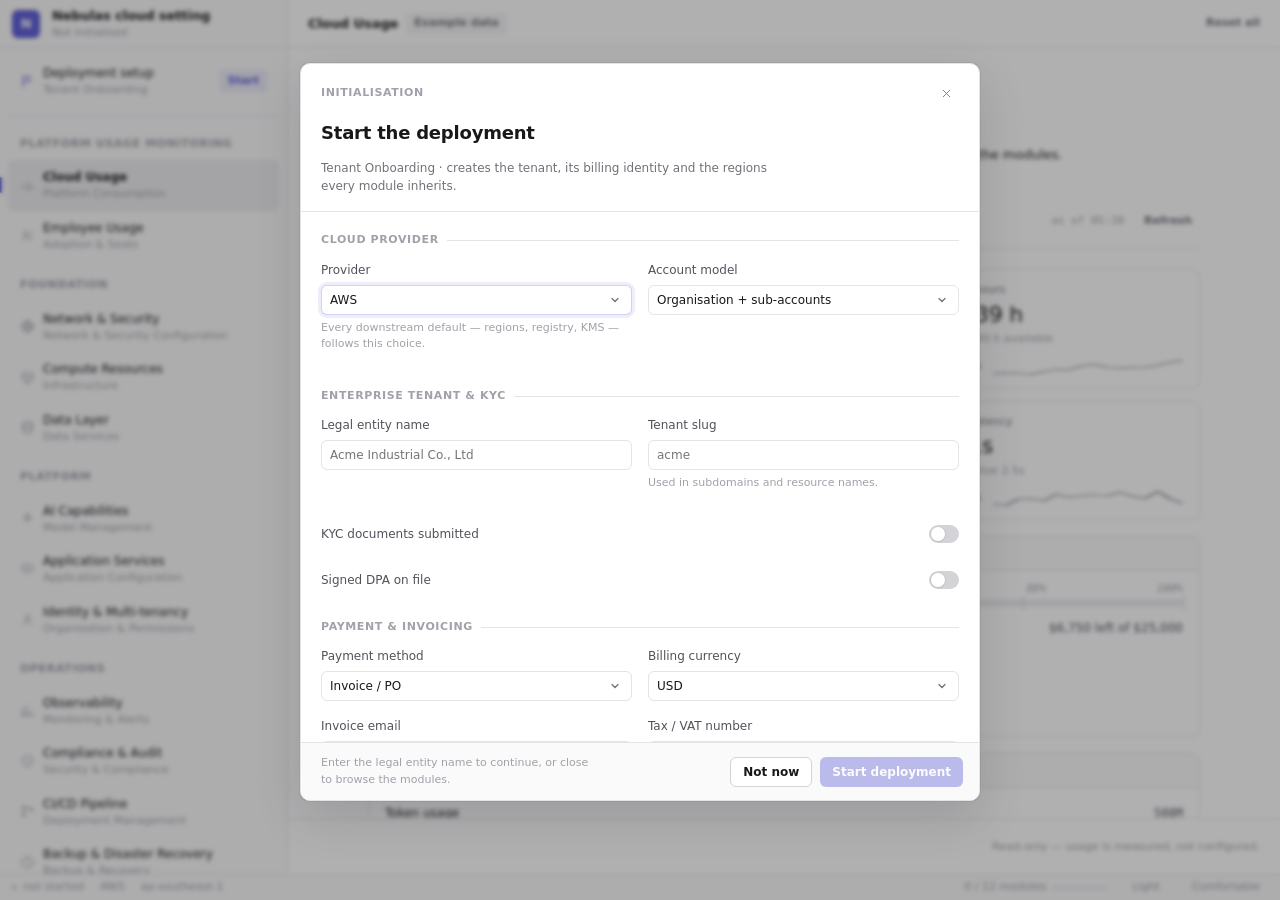
==== commit 304540ab: "Cloud page: two usage perspectives, leading the menu Eleven pages say what should exist. These two s" ====
--- a/nebulas-cloud.html
+++ b/nebulas-cloud.html
@@ -103,6 +103,7 @@
 <div class="toasts" id="toasts" aria-live="polite"></div>
 
 <script src="js/install-data.js"></script>
+<script src="js/usage-data.js"></script>
 <script src="js/install.js"></script>
 </body>
 </html>
--- a/css/tokens.css
+++ b/css/tokens.css
@@ -4,7 +4,12 @@
    color, a raw duration, or a size that isn't derived from these.
    ========================================================================= */
 
-:root{
+/* The palette is declared for the document AND for any element carrying
+   data-theme, so a subtree can hold a different theme than the page — that is
+   how a design element previews in dark while the workspace stays light. Only
+   colour lives here; type, space and metrics are root-only below, because a
+   scoped block that re-declared --density would reset it inside the scope. */
+:root, [data-theme="light"]{
   /* ------------------------------------------------------------ neutrals */
   --g-0:#ffffff;   --g-50:#fafafa;  --g-100:#f4f4f5; --g-150:#ededef;
   --g-200:#e4e4e7; --g-300:#d4d4d8; --g-400:#a1a1aa; --g-500:#71717a;
@@ -36,11 +41,11 @@
      not emphasis: it says "which app", never "act here". That is why these are
      saturated where --accent is reserved, and why they appear only on the app
      tile — never on chrome, text or state. */
-  --app-1:#6366f1;  /* calendar   */
-  --app-2:#10b981;  /* documents  */
-  --app-3:#f59e0b;  /* revenue    */
-  --app-4:#3b82f6;  /* tasks      */
-  --app-5:#ef4444;  /* authoring  */
+  --app-1:#6366f1;  /* time      — Calendar */
+  --app-2:#10b981;  /* documents — CV extractor, My files */
+  --app-3:#f59e0b;  /* money     — Invoice extractor */
+  --app-4:#3b82f6;  /* the day   — News, Todo */
+  --app-5:#ef4444;  /* authoring — Note */
   --app-fg:#ffffff;
 
   /* ---------------------------------------------------- semantic · accent
@@ -59,6 +64,15 @@
 
   --scrim:rgba(24,24,27,.34);
 
+  /* -------------------------------------------------------------- shadow
+     Part of the palette, not the metrics: dark redefines these. */
+  --shadow-sm:0 1px 2px rgba(24,24,27,.06), 0 0 0 1px rgba(24,24,27,.04);
+  --shadow-md:0 4px 12px rgba(24,24,27,.08), 0 0 0 1px rgba(24,24,27,.05);
+  --shadow-lg:0 16px 48px rgba(24,24,27,.14), 0 0 0 1px rgba(24,24,27,.06);
+}
+
+/* ------------------------------------------------- metrics · root only */
+:root{
   /* ---------------------------------------------------------------- type */
   --font:"Inter",-apple-system,BlinkMacSystemFont,"Segoe UI",system-ui,sans-serif;
   --mono:ui-monospace,"SF Mono","JetBrains Mono",Menlo,Consolas,monospace;
@@ -87,14 +101,10 @@
   --s-16:calc(var(--u) * 16 * var(--density));
 
   /* ------------------------------------------------------- radius / edge */
-  --r-xs:2px; --r-sm:4px; --r-md:6px; --r-lg:8px; --r-xl:10px; --r-full:999px;
+  --r-xs:2px; --r-sm:4px; --r-md:6px; --r-lg:8px; --r-xl:10px; --r-2xl:16px;
+  --r-full:999px;
   --border:1px;
   --ring:2px;
-
-  /* -------------------------------------------------------------- shadow */
-  --shadow-sm:0 1px 2px rgba(24,24,27,.06), 0 0 0 1px rgba(24,24,27,.04);
-  --shadow-md:0 4px 12px rgba(24,24,27,.08), 0 0 0 1px rgba(24,24,27,.05);
-  --shadow-lg:0 16px 48px rgba(24,24,27,.14), 0 0 0 1px rgba(24,24,27,.06);
 
   /* -------------------------------------------------------------- motion */
   --ease:cubic-bezier(.2,.7,.3,1);
@@ -107,22 +117,49 @@
   --dot:5px;
 
   /* ------------------------------------------------------- shell metrics
-     Five columns: rail · sidebar · chat · artifact · apps. The artifact
-     width is a user-draggable override, which is why it reads through
-     --art-w-user rather than being set directly. */
+     Six columns: rail · sidebar · chat · results · app panel · app rail. The
+     results width is a user-draggable override, which is why it reads through
+     --art-w-user rather than being set directly. The app rail never collapses,
+     so --app-w has no zero state; the panel beside it is what opens. */
   --rail-w:56px;
   --list-w:264px;
+  /* Build's sidebar is two Miller columns: the kind list is sized to its three
+     labels, the item list keeps the width a name needs. */
+  --mill-w:176px;
+  --list-w-mill:376px;
   --art-w-min:320px;
   --art-w-max:720px;
   --app-w:64px;
   --app-w-wide:212px;
+  /* The app panel takes space rather than covering the page. Closed it is 0 and
+     the shell has five columns again. The viewport cap is applied where the
+     column is declared, in layout.css — app.js mirrors both to work out whether
+     the conversation still has room. */
+  --sheet-w-open:380px;
   --topbar-h:48px;
   --status-h:26px;
   --measure:760px;          /* reading column cap */
   --composer-max:760px;
+  /* The composer borrowed into a page (see .pane__ask): narrower than the
+     column it sits in, because there it is one part of the page and not the
+     whole surface. */
+  --ask-max:540px;
   --brand:28px;
   --app-tile:32px;
 }
+
+/* ------------------------------------------------- animatable shell widths
+   The collapsing columns are registered as lengths so the shell can
+   transition the *widths* rather than `grid-template-columns`. Interpolating a
+   whole track list to move one column is more than the change deserves, and it
+   means every column's width is animating whenever any one of them changes.
+   Registered, each width animates on its own and the template stays purely
+   declarative. A browser without @property ignores the registration and the
+   panels snap, which is the right fallback. */
+@property --list-w{ syntax:"<length>"; inherits:true; initial-value:264px }
+@property --art-w { syntax:"<length>"; inherits:true; initial-value:440px }
+@property --app-w { syntax:"<length>"; inherits:true; initial-value:64px }
+@property --sheet-w{ syntax:"<length>"; inherits:true; initial-value:0px }
 
 /* --------------------------------------------------------------- density
    The proof that the space layer is real: one attribute, whole app reflows. */
@@ -131,8 +168,13 @@
 
 /* ------------------------------------------------------------------ dark
    Not an inversion. --bg lifts off black so elevation has somewhere to go,
-   and the accent lightens to hold contrast. */
-:root[data-theme="dark"]{
+   and the accent lightens to hold contrast.
+
+   The selector is not root-only on purpose: the same attribute on any element
+   re-declares the palette for that subtree, which is how the design-element
+   preview shows a customer's widget in dark while the workspace around it
+   stays light. One palette, two scopes. */
+:root[data-theme="dark"], [data-theme="dark"]{
   --bg:#0d0d0f;
   --surface:#141417;
   --raised:#1b1b1f;
--- a/css/components.css
+++ b/css/components.css
@@ -79,6 +79,15 @@
 .badge--info{ background:var(--accent-soft); color:var(--accent) }
 .badge--mono{ font-family:var(--mono) }
 
+/* A person at the size where their name would not fit. */
+.initial{
+  display:grid; place-items:center;
+  width:18px; height:18px; flex:none;
+  border-radius:var(--r-full);
+  background:var(--raised-2); color:var(--text-3);
+  font-size:10px; font-weight:var(--w-semi);
+}
+
 /* Status dot. --state drives the color; .is-live adds the pulse. */
 .dot{
   width:var(--dot); height:var(--dot);
@@ -90,6 +99,10 @@
 .dot--warn{ background:var(--warn) }
 .dot--err{ background:var(--err) }
 .dot--run{ background:var(--accent) }
+/* Unread is a filled dot and read a hollow one. This is a marker, not a call
+   to act, so it stays out of the accent. */
+.dot--unread{ background:var(--text-2) }
+.dot--read{ background:none; box-shadow:inset 0 0 0 1px var(--line-strong) }
 .dot.is-live{ animation:pulse 1.1s var(--ease) infinite }
 @keyframes pulse{ 0%,100%{opacity:1;scale:1} 50%{opacity:.35;scale:.7} }
 
@@ -135,11 +148,27 @@
   appearance:none;
   transition:border-color var(--fast) var(--ease), box-shadow var(--fast) var(--ease);
 }
-.input:focus,.select:focus{
+.input:focus,.select:focus,.textarea:focus{
   outline:none;
   border-color:var(--accent-line);
   box-shadow:0 0 0 3px var(--accent-soft);
 }
+/* Instructions are prose the model reads, so the control that holds them is
+   sized for prose: monospace, a fixed line height, and no resize handle
+   fighting the layout. */
+.textarea{
+  width:100%;
+  min-height:calc(var(--ctl-md) * 3);
+  padding:var(--s-2);
+  border:var(--border) solid var(--line);
+  border-radius:var(--r-md);
+  background:var(--bg); color:var(--text);
+  font-family:var(--mono); font-size:var(--t-12); line-height:var(--lh-ui);
+  resize:vertical;
+  transition:border-color var(--fast) var(--ease), box-shadow var(--fast) var(--ease);
+}
+/* A note is prose, not instructions the model reads, so it drops the mono. */
+.textarea--prose{ font-family:var(--font); font-size:var(--t-13); line-height:1.6 }
 .select{
   padding-right:26px;
   background-image:url("data:image/svg+xml;utf8,<svg xmlns='http://www.w3.org/2000/svg' width='12' height='12' viewBox='0 0 24 24' fill='none' stroke='%2371717a' stroke-width='2.5' stroke-linecap='round'><path d='M6 9l6 6 6-6'/></svg>");
@@ -176,8 +205,30 @@
 .switch input:checked ~ .switch__track::after{ translate:12px 0 }
 .switch input:focus-visible ~ .switch__track{ outline:var(--ring) solid var(--accent); outline-offset:2px }
 
+/* ============================================================ icon picker
+   Eight glyphs, one row, no colours. A project's icon is how its row reads in
+   a sidebar of twelve, so the choice is a vocabulary of kinds of work — not a
+   palette, which would be a second accent and a craft project. */
+.iconpick{ display:flex; flex-wrap:wrap; gap:var(--s-1) }
+.iconpick__b{
+  display:flex; align-items:center; justify-content:center;
+  width:var(--ctl-md); height:var(--ctl-md);
+  border:var(--border) solid var(--line);
+  border-radius:var(--r-md);
+  color:var(--text-3);
+  transition:background var(--fast) var(--ease), color var(--fast) var(--ease),
+             border-color var(--fast) var(--ease);
+}
+.iconpick__b:hover{ background:var(--raised); color:var(--text) }
+.iconpick__b[aria-pressed="true"]{
+  border-color:var(--accent); color:var(--accent); background:var(--accent-soft);
+}
+
 /* ======================================================== segmented tabs */
 .seg{ display:flex; gap:2px; padding:2px; border-radius:var(--r-md); background:var(--raised-2) }
+/* A single-pane artifact leaves the tab strip empty, and an empty strip still
+   paints a 4px pill in the header. */
+.seg:empty{ display:none }
 .seg button{
   padding:3px var(--s-2);
   border-radius:var(--r-sm);
@@ -185,6 +236,134 @@
   transition:background var(--fast) var(--ease), color var(--fast) var(--ease);
 }
 .seg button[aria-selected="true"]{ background:var(--bg); color:var(--text); box-shadow:var(--shadow-sm) }
+
+/* ================================================================== tabs
+   For a detail surface that is several kinds of thing at once. Each tab takes
+   a glyph as well as a label: six labels in a row read as a list, six labels
+   with glyphs read as a set of places. Selected takes the system's selected
+   surface rather than a contrast jump, and its glyph takes the accent — the
+   same thing the active rail marker does. */
+.tabs{
+  display:flex; align-items:center; gap:var(--s-1);
+  overflow-x:auto;
+  padding-bottom:var(--s-2);
+  border-bottom:var(--border) solid var(--line);
+}
+.tab{
+  flex:none;
+  display:inline-flex; align-items:center; gap:var(--s-2);
+  height:var(--ctl-md); padding:0 var(--s-3);
+  border-radius:var(--r-md);
+  color:var(--text-3);
+  font-size:var(--t-12); font-weight:var(--w-medium);
+  white-space:nowrap;
+  transition:background var(--fast) var(--ease), color var(--fast) var(--ease);
+}
+.tab:hover{ background:var(--raised); color:var(--text) }
+.tab[aria-selected="true"]{ background:var(--raised-2); color:var(--text) }
+.tab svg{ color:var(--text-4) }
+.tab[aria-selected="true"] svg{ color:var(--accent) }
+/* A count on a filter tab, so the size of each pile is known before it is
+   opened. Mono, because it is generated. */
+.tab__n{ font-family:var(--mono); font-size:var(--t-11); color:var(--text-4) }
+.tab[aria-selected="true"] .tab__n{ color:var(--text-3) }
+
+/* ================================================================== star
+   A favourite is a binary, so it gets one glyph in two weights rather than
+   two glyphs. Filled takes the accent: it is the one state you acted to
+   create. */
+.star{ margin-left:var(--s-1) }
+.star svg{ color:var(--text-4) }
+.star:hover svg{ color:var(--text-2) }
+.star[aria-pressed="true"] svg{ color:var(--accent) }
+
+/* ============================================================== popover
+   A short list summoned by a control, anchored to it rather than to the
+   viewport. Floats, so it earns a shadow. */
+.pop{
+  position:absolute; z-index:40;
+  left:var(--s-2); bottom:calc(100% + var(--s-2));
+  min-width:240px; max-width:320px;
+  padding:var(--s-1);
+  border:var(--border) solid var(--line);
+  border-radius:var(--r-lg);
+  background:var(--bg);
+  box-shadow:var(--shadow-md);
+  opacity:0; translate:0 4px;
+  pointer-events:none;
+  transition:opacity var(--fast) var(--ease), translate var(--fast) var(--ease);
+}
+.pop[data-open="true"]{ opacity:1; translate:0 0; pointer-events:auto }
+.pop__item{
+  display:flex; align-items:center; gap:var(--s-2);
+  width:100%; text-align:left;
+  padding:var(--s-2);
+  border-radius:var(--r-md);
+  font-size:var(--t-12); color:var(--text-2);
+  transition:background var(--fast) var(--ease);
+}
+.pop__item:hover{ background:var(--raised) }
+.pop__item[aria-current="true"]{ background:var(--accent-soft); color:var(--accent) }
+.pop__nm{ flex:1; min-width:0; overflow:hidden; text-overflow:ellipsis; white-space:nowrap; color:var(--text) }
+.pop__item[aria-current="true"] .pop__nm{ color:var(--accent) }
+.pop__sub{ flex:none; font-family:var(--mono); font-size:var(--t-11); color:var(--text-4) }
+.pop__item--foot{
+  margin-top:var(--s-1);
+  border-top:var(--border) solid var(--line);
+  border-radius:0 0 var(--r-md) var(--r-md);
+  color:var(--text-3); font-size:var(--t-11);
+}
+.pop__empty{ padding:var(--s-3) var(--s-2); font-size:var(--t-12); color:var(--text-4) }
+
+/* A tab's own toolbar: what the content was last synced, and what you can do
+   to it. One primary action per toolbar, because only one of them is the
+   reason you came. */
+.toolbar{
+  display:flex; align-items:center; gap:var(--s-2);
+  flex-wrap:wrap;
+}
+.toolbar__meta{ font-size:var(--t-11); color:var(--text-4) }
+.toolbar__spacer{ flex:1 }
+
+/* ============================================================== checkbox
+   The switch is for settings that apply immediately; this is for selecting
+   rows, where nothing happens until you act on the selection. */
+.check{
+  appearance:none; -webkit-appearance:none;
+  flex:none;
+  display:grid; place-items:center;
+  width:15px; height:15px;
+  border:var(--border) solid var(--line-strong);
+  border-radius:var(--r-xs);
+  background:var(--bg);
+  cursor:pointer;
+  transition:background var(--fast) var(--ease), border-color var(--fast) var(--ease);
+}
+.check:hover{ border-color:var(--text-4) }
+.check:checked{ background:var(--accent); border-color:var(--accent) }
+.check:indeterminate{ background:var(--accent); border-color:var(--accent) }
+.check:checked::after,.check:indeterminate::after{
+  content:"";
+  width:9px; height:9px;
+  background:var(--accent-fg);
+  -webkit-mask:var(--tick) center/contain no-repeat;
+          mask:var(--tick) center/contain no-repeat;
+}
+.check{
+  --tick:url("data:image/svg+xml;utf8,<svg xmlns='http://www.w3.org/2000/svg' viewBox='0 0 24 24' fill='none' stroke='black' stroke-width='3.4' stroke-linecap='round' stroke-linejoin='round'><path d='m5 13 4 4L19 7'/></svg>");
+}
+.check:indeterminate{
+  --tick:url("data:image/svg+xml;utf8,<svg xmlns='http://www.w3.org/2000/svg' viewBox='0 0 24 24' fill='none' stroke='black' stroke-width='3.4' stroke-linecap='round'><path d='M6 12h12'/></svg>");
+}
+/* Same control, round, for a choice that excludes the others — a checkbox
+   where only one may be ticked lies about what will happen. */
+.check--radio{ border-radius:var(--r-full) }
+.check--radio:checked::after{
+  width:7px; height:7px;
+  border-radius:var(--r-full);
+  -webkit-mask:none; mask:none;
+  background:var(--accent-fg);
+}
 
 /* ================================================================= meter */
 .meter{ display:block; height:4px; border-radius:var(--r-full); background:var(--raised-2); overflow:hidden }
@@ -225,7 +404,37 @@
   overflow:hidden; text-overflow:ellipsis; white-space:nowrap;
 }
 .row__meta{ font-family:var(--mono); font-size:var(--t-11); color:var(--text-4); flex:none }
+/* A headline is content, not a label, so it wraps rather than truncating. Used
+   by the News panel, where the row IS the thing being read. */
+.row--wrap{ align-items:flex-start; padding-top:var(--s-2); padding-bottom:var(--s-2) }
+.row--wrap .row__title{ white-space:normal; overflow:visible; text-overflow:clip }
+.row--wrap .row__icon,.row--wrap .row__meta,.row--wrap .dot{ margin-top:3px }
 .row__icon{ color:var(--text-4); flex:none }
+/* A mark that says something is true of this row — currently only "shared",
+   in the results list. It sits before the meta, not inside the title, so a
+   long name still ellipsises against the same edge as every other row. */
+.row__flag{ display:flex; flex:none; color:var(--text-4) }
+
+/* A row with an action of its own beside it. The action cannot be INSIDE .row —
+   that is a button — so the line holds both and carries the hover for the pair,
+   or reaching for the action would drop the row's highlight. */
+.rowline{ display:flex; align-items:center; gap:2px }
+.rowline > .row{ min-width:0 }
+.rowline:hover > .row{ background:var(--raised) }
+.row__act{
+  flex:none;
+  display:grid; place-items:center;
+  width:var(--ctl-sm); height:var(--ctl-sm);
+  border-radius:var(--r-sm);
+  color:var(--text-4);
+  opacity:0;
+  transition:opacity var(--fast) var(--ease), background var(--fast) var(--ease),
+             color var(--fast) var(--ease);
+}
+.rowline:hover .row__act,.row__act:focus-visible{ opacity:1 }
+.row__act:hover{ background:var(--err-soft); color:var(--err) }
+/* Where there is no hover there is no reveal, so it is simply always there. */
+@media (hover:none){ .row__act{ opacity:1 } }
 
 /* ================================================================= cards */
 .card{
@@ -243,6 +452,11 @@
 .card__title{ font-size:var(--t-12); font-weight:var(--w-medium); color:var(--text-2) }
 .card__body{ padding:var(--s-4) }
 .card--raised{ background:var(--raised) }
+/* A card that opens something. The border firms up rather than the surface
+   lifting: a whole card changing colour under the cursor is a lot of movement
+   for "you can click this". */
+.card--click{ cursor:pointer; transition:border-color var(--fast) var(--ease) }
+.card--click:hover{ border-color:var(--line-strong) }
 
 /* ================================================================ tables */
 .table{ width:100%; border-collapse:collapse; font-size:var(--t-12) }
@@ -273,6 +487,22 @@
 .table--rows tbody tr{ transition:background var(--fast) var(--ease) }
 .table--rows tbody tr:hover{ background:var(--raised) }
 
+/* A sortable header is a button, so it can be reached by keyboard and says so
+   on hover. The glyph shows both directions until the column is the one being
+   sorted, then only the direction in force. */
+.table th button{
+  display:inline-flex; align-items:center; gap:5px;
+  font:inherit; letter-spacing:inherit; text-transform:inherit;
+  color:inherit;
+}
+.table th button:hover{ color:var(--text-2) }
+.table th .sortic{ display:flex; color:var(--line-strong) }
+.table th[aria-sort] button{ color:var(--text-2) }
+.table th[aria-sort] .sortic{ color:var(--accent) }
+/* The select column is sized to its control, and never carries a label. */
+.table th.pick,.table td.pick{ width:34px; padding-right:0 }
+.table tbody tr[aria-selected="true"]{ background:var(--accent-soft) }
+
 /* Horizontal overflow container — wide tables scroll, the page never does. */
 .scroll-x{ overflow-x:auto; max-width:100% }
 
@@ -294,6 +524,33 @@
   overflow:hidden; text-overflow:ellipsis; white-space:nowrap;
 }
 .artlist__v{ margin-left:auto; flex:none; color:var(--text-4) }
+
+/* ---------------------------------------------------------- results index
+   The store holds every thread's outcomes, so the list is a timeline: a day
+   heading, then the time on each row. Without the heading, "14:22" would not
+   say which day it belongs to. */
+.artday{
+  padding:var(--s-4) var(--s-1) var(--s-1);
+  font-size:var(--t-11); font-weight:var(--w-semi);
+  letter-spacing:var(--ls-caps); text-transform:uppercase;
+  color:var(--text-4);
+}
+.artday:first-child{ padding-top:0 }
+
+/* Access state, stated where the result is read rather than only inside the
+   dialog that set it. A public link is a warning; anything narrower is not. */
+.sharebar{
+  display:flex; align-items:center; gap:var(--s-2);
+  margin-bottom:var(--s-4);
+  padding:var(--s-2) var(--s-2) var(--s-2) var(--s-3);
+  border-radius:var(--r-md);
+  background:var(--raised);
+  font-size:var(--t-11); color:var(--text-3);
+}
+.sharebar__ico{ display:flex; flex:none; color:var(--text-4) }
+.sharebar__txt{ flex:1; min-width:0; overflow:hidden; text-overflow:ellipsis; white-space:nowrap }
+.sharebar[data-public="true"]{ background:var(--warn-soft); color:var(--warn) }
+.sharebar[data-public="true"] .sharebar__ico{ color:var(--warn) }
 
 /* ================================================================== code */
 .code{
@@ -563,6 +820,569 @@
 }
 .palette__foot span{ display:flex; align-items:center; gap:5px }
 
+/* A tall overlay wants the middle of the screen, not 14vh from the top. */
+.scrim--center{ place-items:center; padding-top:0; padding:var(--s-6) }
+
+/* =================================================== detail overlay
+   One record, opened over the list it was chosen from: identity on the left,
+   what it is configured to do on the right. It is an overlay rather than a page
+   because the reason you opened it is to go back — with the thing bound. */
+.detail{
+  display:grid;
+  /* Wide enough for a uuid: an identifier shown with an ellipsis in it is an
+     identifier nobody can read back over a call. */
+  grid-template-columns:minmax(0,340px) minmax(0,1fr);
+  width:min(1120px,96vw); height:min(760px,88vh);
+  background:var(--bg);
+  border:var(--border) solid var(--line);
+  border-radius:var(--r-xl);
+  box-shadow:var(--shadow-lg);
+  overflow:hidden;
+  translate:0 -8px; scale:.985;
+  transition:translate var(--base) var(--ease), scale var(--base) var(--ease);
+}
+.scrim[data-open="true"] .detail{ translate:0 0; scale:1 }
+
+.detail__id{
+  min-width:0;
+  display:flex; flex-direction:column;
+  gap:var(--s-4);
+  padding:var(--s-6);
+  overflow-y:auto;
+  background:var(--surface);
+  border-right:var(--border) solid var(--line);
+}
+.detail__idhead{ display:flex; align-items:flex-start; gap:var(--s-3) }
+.detail__glyph{ display:flex; flex:none; color:var(--text-3); margin-top:2px }
+.detail__names{ min-width:0 }
+.detail__name{
+  font-size:var(--t-22); font-weight:var(--w-semi); letter-spacing:var(--ls-tight);
+  color:var(--text);
+  margin:0 0 2px;
+}
+/* The endpoint id sits with the name because it is the name an API call uses. */
+.detail__uuid,.detail__rec{
+  display:block; max-width:100%; text-align:left;
+  font-family:var(--mono); font-size:var(--t-11);
+  color:var(--text-3);
+  overflow:hidden; text-overflow:ellipsis; white-space:nowrap;
+  transition:color var(--fast) var(--ease);
+}
+.detail__rec{ color:var(--text-4); margin-top:calc(var(--s-4) * -1 + 2px) }
+.detail__uuid:hover,.detail__rec:hover{ color:var(--accent) }
+.detail__desc{ margin:0; font-size:var(--t-12); color:var(--text-2); line-height:var(--lh-prose) }
+.detail__ex{ display:flex; flex-wrap:wrap; gap:var(--s-2) }
+/* Who owns it, right under the examples rather than pinned to the foot: the
+   identity column reads as one block, and a gap in the middle of it reads as
+   something missing. */
+.detail__meta{
+  display:flex; align-items:center; gap:var(--s-2); flex-wrap:wrap;
+  font-size:var(--t-12); color:var(--text-3);
+}
+.detail__upd{ font-size:var(--t-11); color:var(--text-4) }
+
+.detail__main{ min-width:0; display:flex; flex-direction:column }
+.detail__head{
+  flex:none;
+  display:flex; align-items:center; gap:var(--s-3);
+  padding:var(--s-4) var(--s-4) var(--s-4) var(--s-5);
+  /* The body scrolls under this, so the two need a line between them. */
+  border-bottom:var(--border) solid var(--line);
+}
+.detail__tabs{ flex:1; min-width:0; border-bottom:0; padding-bottom:0 }
+.detail__body{
+  flex:1 1 0; min-height:0;
+  overflow-y:auto;
+  padding:var(--s-5);
+}
+.detail__body > .section + .section{ margin-top:var(--s-6) }
+/* A capability: what it is called, what it is for, and what to ask it. */
+.capa{
+  padding:var(--s-3) var(--s-4);
+  border-radius:var(--r-lg);
+  background:var(--surface);
+}
+.capa + .capa{ margin-top:var(--s-2) }
+.capa__head{ display:flex; align-items:baseline; gap:var(--s-3); flex-wrap:wrap }
+.capa__nm{ font-family:var(--mono); font-size:var(--t-12); color:var(--text) }
+.capa__desc{ font-size:var(--t-12); color:var(--text-4) }
+.capa__ex{ display:flex; flex-wrap:wrap; gap:var(--s-2); margin-top:var(--s-3) }
+/* An example is an invitation, so it reads as something to pick up rather than
+   a filled field — and it takes the accent on hover, because clicking it acts. */
+.exchip{
+  display:inline-flex; align-items:center;
+  max-width:100%;
+  padding:4px var(--s-3);
+  border-radius:var(--r-full);
+  border:var(--border) solid var(--line);
+  background:var(--bg);
+  color:var(--text-2);
+  font-size:var(--t-11);
+  text-align:left;
+  transition:border-color var(--fast) var(--ease), color var(--fast) var(--ease),
+             background var(--fast) var(--ease);
+}
+.exchip:hover{ border-color:var(--accent-line); background:var(--accent-soft); color:var(--accent) }
+.detail__ex .exchip{ background:var(--raised) }
+.detail__ex .exchip:hover{ background:var(--accent-soft) }
+/* A row in the overlay: a glyph, a name, and one muted fact. */
+.detrow{
+  display:flex; align-items:center; gap:var(--s-3);
+  padding:var(--s-2) var(--s-3);
+  border-radius:var(--r-md);
+  background:var(--surface);
+  font-size:var(--t-12); color:var(--text-2);
+}
+.detrow + .detrow{ margin-top:var(--s-1) }
+.detrow__ico{ display:flex; flex:none; color:var(--text-4) }
+.detrow__nm{ flex:1; min-width:0; overflow:hidden; text-overflow:ellipsis; white-space:nowrap; color:var(--text) }
+.detrow__meta{ flex:none; font-size:var(--t-11); color:var(--text-4) }
+
+@media (max-width:860px){
+  .detail{ grid-template-columns:minmax(0,1fr); height:min(88vh,900px) }
+  .detail__id{ border-right:0; border-bottom:var(--border) solid var(--line); padding:var(--s-4) }
+}
+
+/* A dialog shares the palette's scrim and its entrance, because both are the
+   same event: one thing taking over from everything behind it. */
+.dialog{
+  width:min(460px,92vw);
+  background:var(--bg);
+  border:var(--border) solid var(--line);
+  border-radius:var(--r-xl);
+  box-shadow:var(--shadow-lg);
+  overflow:hidden;
+  translate:0 -8px; scale:.985;
+  transition:translate var(--base) var(--ease), scale var(--base) var(--ease);
+}
+.scrim[data-open="true"] .dialog{ translate:0 0; scale:1 }
+.dialog__head{
+  display:flex; align-items:center; gap:var(--s-3);
+  padding:var(--s-3) var(--s-2) var(--s-3) var(--s-4);
+  border-bottom:var(--border) solid var(--line);
+}
+.dialog__ico{ display:flex; flex:none; color:var(--text-4) }
+.dialog__id{ flex:1; min-width:0 }
+.dialog__title{ display:block; font-size:var(--t-13); font-weight:var(--w-medium); color:var(--text) }
+.dialog__sub{
+  display:block;
+  font-size:var(--t-11); color:var(--text-4);
+  overflow:hidden; text-overflow:ellipsis; white-space:nowrap;
+}
+.dialog__body{ padding:var(--s-4); max-height:min(560px,62vh); overflow:auto }
+.dialog__body .field:last-child{ margin-bottom:0 }
+/* A form with more answers in it than the share dialog has. Wider, not taller:
+   the two list-shaped settings fold shut, so the height stays a screen. */
+.dialog--wide{ width:min(520px,94vw) }
+.dialog--wide .dialog__body{ max-height:min(520px,64vh) }
+
+/* ================================================================= hints
+   The line that says what a setting does. Worth its space the first time and
+   furniture after that, so each one has an × and the set retires once the
+   dialog has been used — see the hint()/setHints() pair in app.js. Raised
+   rather than plain help text, because it is temporary and should read that
+   way beside the permanent labels. */
+.hint{
+  display:flex; align-items:flex-start; gap:var(--s-2);
+  margin-top:var(--s-2);
+  padding:var(--s-2);
+  border-radius:var(--r-md);
+  background:var(--raised);
+  font-size:var(--t-11); color:var(--text-4);
+}
+.hint__ico{ display:flex; flex:none; margin-top:1px }
+.hint__t{ flex:1 }
+.hint__x{
+  display:flex; flex:none;
+  margin:-1px -1px 0 0; padding:2px;
+  border-radius:var(--r-sm);
+  color:var(--text-4);
+  transition:background var(--fast) var(--ease), color var(--fast) var(--ease);
+}
+.hint__x:hover{ background:var(--line); color:var(--text-2) }
+/* The concept banner carries the same × and inherits the banner's own colour. */
+.banner .hint__x{ color:currentColor; opacity:.7 }
+.banner .hint__x:hover{ background:transparent; opacity:1 }
+
+/* ================================================================== fold
+   A setting whose control is a list. Closed, the row is its name and what is
+   currently chosen — enough to decide whether to open it, which is why the
+   summary sits on the same line rather than under it. */
+.fold{
+  margin-bottom:var(--s-4);
+  border:var(--border) solid var(--line);
+  border-radius:var(--r-lg);
+}
+.fold__head{
+  display:flex; align-items:center; gap:var(--s-2);
+  padding:var(--s-2) var(--s-3);
+  border-radius:var(--r-lg);
+  cursor:pointer;
+  list-style:none;
+  transition:background var(--fast) var(--ease);
+}
+.fold__head::-webkit-details-marker{ display:none }
+.fold__head:hover{ background:var(--raised) }
+.fold__head:focus-visible{ outline:var(--ring) solid var(--accent); outline-offset:-1px }
+.fold__chev{ display:flex; flex:none; color:var(--text-4); transition:rotate var(--fast) var(--ease) }
+.fold[open] .fold__chev{ rotate:90deg }
+.fold__nm{ flex:none; font-size:var(--t-12); color:var(--text) }
+.fold__sum{
+  flex:1; min-width:0;
+  text-align:right;
+  font-size:var(--t-11); color:var(--text-4);
+  overflow:hidden; text-overflow:ellipsis; white-space:nowrap;
+}
+.fold__body{ padding:0 var(--s-3) var(--s-3) }
+.dialog__foot{
+  display:flex; align-items:center; gap:var(--s-2);
+  padding:var(--s-3) var(--s-4);
+  border-top:var(--border) solid var(--line);
+  background:var(--surface);
+}
+.dialog__spacer{ flex:1 }
+/* The link, once there is one: monospace, selectable, and a copy beside it. */
+.linkrow{ display:flex; align-items:center; gap:var(--s-2) }
+.linkrow .input{ font-family:var(--mono); font-size:var(--t-11); color:var(--text-3) }
+.linkrow .btn{ flex:none }
+
+/* ============================================================== popmenu
+   A short list of choices anchored to the control that opened it. Fixed
+   position, because the panes it opens from clip their own overflow — and a
+   menu that has to fit inside a 380px column is a menu with two words a row.
+   The sibling of .pop above, which anchors to its control instead.
+
+   Named popmenu, not menu: this file is shared, and `menu` is the cloud page's
+   left column (css/install.css). A component here may not take a name a page
+   shell already uses — it would inherit these floating, invisible-until-open
+   properties and vanish. */
+.popmenu{
+  position:fixed; z-index:90;
+  min-width:240px; max-width:min(320px,92vw);
+  padding:var(--s-1);
+  background:var(--bg);
+  border:var(--border) solid var(--line);
+  border-radius:var(--r-lg);
+  box-shadow:var(--shadow-lg);
+  opacity:0; translate:0 -4px;
+  transition:opacity var(--fast) var(--ease), translate var(--fast) var(--ease);
+}
+.popmenu[data-open="true"]{ opacity:1; translate:0 0 }
+.popmenu__item{
+  display:flex; align-items:center; gap:var(--s-3);
+  width:100%; text-align:left;
+  padding:var(--s-2);
+  border-radius:var(--r-md);
+  transition:background var(--fast) var(--ease);
+}
+.popmenu__item:hover{ background:var(--raised) }
+.popmenu__main{ flex:1; min-width:0 }
+.popmenu__nm{ display:block; font-size:var(--t-12); color:var(--text) }
+.popmenu__sub{
+  display:block;
+  font-size:var(--t-11); color:var(--text-4);
+  overflow:hidden; text-overflow:ellipsis; white-space:nowrap;
+}
+.popmenu__meta{ flex:none; font-family:var(--mono); font-size:var(--t-11); color:var(--text-4) }
+
+/* ============================================================ live widget
+   Something in an answer you can act on: a form, a questionnaire, a chart to
+   switch, a table to sort, a snippet to read. It reads as a panel rather than a
+   card, because it is part of the turn — the head names it and carries the one
+   control that relocates it. */
+.live{
+  border:var(--border) solid var(--line);
+  border-radius:var(--r-lg);
+  background:var(--bg);
+  overflow:hidden;
+}
+.live__host{ display:block; margin:var(--s-4) 0 0 }
+.live__head{
+  display:flex; align-items:center; gap:var(--s-2);
+  height:var(--ctl-lg);
+  padding:0 var(--s-2) 0 var(--s-3);
+  border-bottom:var(--border) solid var(--line);
+  background:var(--surface);
+}
+.live__ico{ display:flex; flex:none; color:var(--accent) }
+.live__title{
+  flex:1; min-width:0;
+  font-size:var(--t-12); font-weight:var(--w-medium); color:var(--text);
+  overflow:hidden; text-overflow:ellipsis; white-space:nowrap;
+}
+.live__meta{ flex:none; font-family:var(--mono); font-size:var(--t-11); color:var(--text-4) }
+.live__body{ padding:var(--s-3) }
+.live__foot{
+  padding:6px var(--s-3);
+  border-top:var(--border) solid var(--line);
+  background:var(--surface);
+  font-family:var(--mono); font-size:var(--t-11); color:var(--text-4);
+}
+
+/* ---------------------------------------------------------------- a form */
+.live__grid{
+  display:grid; grid-template-columns:repeat(2,minmax(0,1fr));
+  gap:var(--s-3);
+}
+.live__field{ display:block; min-width:0 }
+.live__lab{ display:block; font-size:var(--t-11); color:var(--text-3); margin-bottom:5px }
+.live__acts{ display:flex; align-items:center; gap:var(--s-2); margin-top:var(--s-3) }
+@media (max-width:640px){ .live__grid{ grid-template-columns:minmax(0,1fr) } }
+
+/* ------------------------------------------------------- a questionnaire */
+.live__q + .live__q{ margin-top:var(--s-4) }
+.live__qt{ font-size:var(--t-12); color:var(--text-2); margin-bottom:var(--s-2) }
+.live__opts{ display:flex; flex-wrap:wrap; gap:var(--s-2) }
+/* An unanswered option is an outline; the chosen one takes the accent, because
+   choosing it is the act the accent is reserved for. */
+.live__opt{
+  padding:5px var(--s-3);
+  border:var(--border) solid var(--line-strong);
+  border-radius:var(--r-full);
+  background:var(--bg);
+  font-size:var(--t-12); color:var(--text-2);
+  transition:background var(--fast) var(--ease), border-color var(--fast) var(--ease),
+             color var(--fast) var(--ease);
+}
+.live__opt:hover{ border-color:var(--text-4); color:var(--text) }
+.live__opt[aria-pressed="true"]{
+  background:var(--accent); border-color:var(--accent); color:var(--accent-fg);
+}
+.live__out{
+  margin-top:var(--s-4);
+  padding-top:var(--s-3);
+  border-top:var(--border) solid var(--line);
+}
+.live__outt{
+  font-size:var(--t-12); color:var(--text); line-height:var(--lh-ui);
+  margin-bottom:var(--s-2);
+}
+/* A negative bar is a loss, not a smaller gain. */
+.meter--down > i{ background:var(--err) }
+
+/* ============================================================== pick list
+   Choosing which skills an assistant composes, or which connectors a package
+   needs, is selection — so it takes the checkbox, not the switch. The row is
+   the hit area: a name three words long is a bad target. */
+.picklist{
+  border:var(--border) solid var(--line);
+  border-radius:var(--r-lg);
+  background:var(--bg);
+  overflow:hidden;
+}
+.picklist__row{
+  display:flex; align-items:center; gap:var(--s-2);
+  width:100%;
+  padding:var(--s-2) var(--s-3);
+  border-bottom:var(--border) solid var(--line);
+  text-align:left;
+  transition:background var(--fast) var(--ease);
+}
+.picklist__row:last-child{ border-bottom:0 }
+.picklist__row:hover{ background:var(--raised) }
+.picklist__main{ flex:1; min-width:0 }
+/* Only the exclusive variant carries one: three audiences are easier to tell
+   apart by glyph than by reading three sentences. */
+.picklist__ico{ display:flex; flex:none; color:var(--text-4); margin-left:2px }
+.picklist__nm{
+  display:block;
+  font-size:var(--t-12); color:var(--text);
+  overflow:hidden; text-overflow:ellipsis; white-space:nowrap;
+}
+.picklist__sub{
+  display:block;
+  font-size:var(--t-11); color:var(--text-4);
+  overflow:hidden; text-overflow:ellipsis; white-space:nowrap;
+}
+.picklist__meta{ flex:none; font-family:var(--mono); font-size:var(--t-11); color:var(--text-4) }
+/* Inside a dialog, a list of everything the workspace knows would push the
+   footer off the screen. It scrolls in place instead. */
+.picklist--scroll{ max-height:136px; overflow:auto }
+/* Done, and still where it was: a list that reorders itself under the cursor
+   makes the next tick a guess. */
+.picklist__row[data-done="true"] .picklist__nm{ color:var(--text-4); text-decoration:line-through }
+
+/* ============================================================= checklist
+   What a package still needs before it can ship. Status colour carries the
+   meaning here because this IS data about state — the accent stays out of it. */
+.checklist{ display:grid; gap:2px }
+.checklist__row{
+  display:flex; align-items:flex-start; gap:var(--s-2);
+  padding:var(--s-2) 0;
+  border-bottom:var(--border) solid var(--line);
+  font-size:var(--t-12);
+}
+.checklist__row:last-child{ border-bottom:0 }
+.checklist__ico{ display:flex; flex:none; margin-top:1px; color:var(--text-4) }
+.checklist__row[data-ok="true"]  .checklist__ico{ color:var(--ok) }
+.checklist__row[data-ok="false"] .checklist__ico{ color:var(--warn) }
+.checklist__nm{ color:var(--text-2); flex:none }
+.checklist__val{
+  margin-left:auto; text-align:right;
+  font-size:var(--t-11); color:var(--text-4); line-height:var(--lh-ui);
+}
+
+/* ============================================================== canvas
+   Where a design element is previewed. The stage is deliberately inert — a
+   flat recessed surface, no grid, no shadow theatre — because everything
+   inside it belongs to someone else's brand and must not compete with ours. */
+.canvas{
+  display:flex; justify-content:center;
+  padding:var(--s-6) var(--s-4);
+  border:var(--border) solid var(--line);
+  border-radius:var(--r-lg);
+  background:var(--surface);
+  overflow-x:auto;
+}
+.canvas__frame{ width:100%; flex:none }
+.canvas__frame[data-w="narrow"]{ max-width:320px }
+.canvas__frame[data-w="medium"]{ max-width:480px }
+.canvas__frame[data-w="wide"]  { max-width:720px }
+/* Only inside the frame does a second accent exist. --wgt-a is the customer's
+   brand, set per element; --wgt-r is the corner radius they chose. */
+.canvas__frame{ --wgt-a:var(--accent); --wgt-r:var(--r-lg) }
+
+/* ------------------------------------------------------------- widgets */
+.wgt{
+  border:var(--border) solid var(--line);
+  border-radius:var(--wgt-r);
+  background:var(--bg);
+  overflow:hidden;
+  box-shadow:var(--shadow-sm);
+}
+.wgt__head{
+  display:flex; align-items:center; gap:var(--s-2);
+  padding:var(--s-2) var(--s-3);
+  border-bottom:var(--border) solid var(--line);
+}
+.wgt__mark{
+  width:14px; height:14px; flex:none;
+  border-radius:var(--r-xs);
+  background:var(--wgt-a);
+}
+.wgt__title{
+  flex:1; min-width:0;
+  font-size:var(--t-12); font-weight:var(--w-medium); color:var(--text);
+  overflow:hidden; text-overflow:ellipsis; white-space:nowrap;
+}
+.wgt__sub{ flex:none; font-family:var(--mono); font-size:var(--t-11); color:var(--text-4) }
+.wgt__body{ padding:var(--s-3) }
+.wgt__foot{
+  padding:6px var(--s-3);
+  border-top:var(--border) solid var(--line);
+  background:var(--surface);
+  font-size:var(--t-11); color:var(--text-4);
+}
+.wgt__kpi{
+  font-size:var(--t-28); font-weight:var(--w-semi);
+  letter-spacing:var(--ls-tight); line-height:1.1;
+}
+.wgt__kpirow{ display:flex; align-items:baseline; gap:var(--s-2) }
+.wgt__delta{ font-family:var(--mono); font-size:var(--t-12) }
+.wgt__cap{ margin-top:var(--s-1); font-size:var(--t-11); color:var(--text-4) }
+.wgt__spark{ height:52px }
+.wgt__spark i{ background:var(--wgt-a); opacity:.26; border-radius:var(--r-xs) }
+.wgt__spark i:last-child{ opacity:1 }
+.wgt__rows{ display:grid; gap:var(--s-2) }
+.wgt__row{ display:grid; gap:5px }
+.wgt__rowtop{ display:flex; align-items:center; gap:var(--s-2); font-size:var(--t-12) }
+.wgt__rowtop b{ flex:1; min-width:0; font-weight:var(--w-normal); color:var(--text-2);
+                overflow:hidden; text-overflow:ellipsis; white-space:nowrap }
+.wgt__rowtop span{ font-family:var(--mono); font-size:var(--t-11); color:var(--text-4) }
+.wgt__bar{ height:4px; border-radius:var(--r-full); background:var(--raised-2); overflow:hidden }
+.wgt__bar i{ display:block; height:100%; background:var(--wgt-a); border-radius:var(--r-full) }
+/* The ask box is a real composer's silhouette without its behaviour — a field
+   and the starters under it, which is all an embedded one ever is. */
+.wgt__ask{
+  display:flex; align-items:center; gap:var(--s-2);
+  height:var(--ctl-lg);
+  padding:0 var(--s-2) 0 var(--s-3);
+  border:var(--border) solid var(--line);
+  border-radius:var(--wgt-r);
+  background:var(--bg);
+  font-size:var(--t-12); color:var(--text-4);
+}
+.wgt__send{
+  margin-left:auto; flex:none;
+  display:grid; place-items:center;
+  width:var(--ctl-sm); height:var(--ctl-sm);
+  border-radius:var(--r-sm);
+  background:var(--wgt-a); color:var(--app-fg);
+}
+.wgt__starters{ display:flex; flex-wrap:wrap; gap:var(--s-1); margin-top:var(--s-2) }
+.wgt__starter{
+  padding:3px var(--s-2);
+  border:var(--border) solid var(--line);
+  border-radius:var(--r-full);
+  font-size:var(--t-11); color:var(--text-3);
+}
+
+/* ------------------------------------------------- website templates
+   A template preview is a wireframe, not a mockup: bars stand in for text so
+   the reader judges the layout instead of reading placeholder prose. */
+.tpl{
+  border:var(--border) solid var(--line);
+  border-radius:var(--wgt-r);
+  background:var(--bg);
+  overflow:hidden;
+  box-shadow:var(--shadow-sm);
+}
+.tpl__bar{
+  display:flex; align-items:center; gap:var(--s-2);
+  padding:var(--s-2) var(--s-3);
+  border-bottom:var(--border) solid var(--line);
+  background:var(--surface);
+}
+.tpl__logo{ width:12px; height:12px; flex:none; border-radius:var(--r-xs); background:var(--wgt-a) }
+.tpl__nm{ font-size:var(--t-11); font-weight:var(--w-medium); color:var(--text-2) }
+.tpl__navs{ display:flex; gap:var(--s-2); margin-left:auto }
+.tpl__navs span{ font-size:var(--t-11); color:var(--text-4) }
+.tpl__cols{ display:grid; grid-template-columns:74px minmax(0,1fr); min-height:170px }
+.tpl__cols--docs{ grid-template-columns:74px minmax(0,1fr) 58px }
+.tpl__side{
+  display:grid; gap:6px; align-content:start;
+  padding:var(--s-3) var(--s-2);
+  border-right:var(--border) solid var(--line);
+  background:var(--surface);
+}
+.tpl__toc{
+  display:grid; gap:6px; align-content:start;
+  padding:var(--s-3) var(--s-2);
+  border-left:var(--border) solid var(--line);
+}
+.tpl__main{ padding:var(--s-3); display:grid; gap:var(--s-3); align-content:start }
+.tpl__line{ height:5px; border-radius:var(--r-full); background:var(--raised-2) }
+.tpl__line--on{ background:var(--wgt-a); opacity:.7 }
+.tpl__line--h{ height:9px; background:var(--line-strong) }
+.tpl__grid{ display:grid; grid-template-columns:repeat(2,minmax(0,1fr)); gap:var(--s-2) }
+.tpl__grid--3{ grid-template-columns:repeat(3,minmax(0,1fr)) }
+.tpl__cell{
+  display:grid; gap:6px; align-content:start;
+  padding:var(--s-2);
+  border:var(--border) solid var(--line);
+  border-radius:var(--r-md);
+  min-height:52px;
+}
+.tpl__dot{ width:10px; height:10px; border-radius:var(--r-xs); background:var(--wgt-a); opacity:.7 }
+.tpl__hero{
+  display:grid; gap:var(--s-2); justify-items:center;
+  padding:var(--s-6) var(--s-4);
+  text-align:center;
+  border-bottom:var(--border) solid var(--line);
+}
+.tpl__h1{
+  font-size:var(--t-18); font-weight:var(--w-semi);
+  letter-spacing:var(--ls-tight); line-height:var(--lh-tight);
+}
+.tpl__sub{ font-size:var(--t-11); color:var(--text-3); max-width:34ch }
+.tpl__btn{
+  padding:5px var(--s-3);
+  border-radius:var(--r-md);
+  background:var(--wgt-a); color:var(--app-fg);
+  font-size:var(--t-11); font-weight:var(--w-medium);
+}
+.tpl__pad{ padding:var(--s-3) }
+
 /* ================================================================ toasts */
 .toasts{
   position:fixed; bottom:calc(var(--status-h) + var(--s-3)); left:50%; translate:-50% 0;
@@ -579,5 +1399,18 @@
   animation:toast-in var(--base) var(--ease-out) both;
 }
 .toast.is-out{ animation:toast-out var(--base) var(--ease) both }
+/* The way back from something destructive, inside the thing that reports it.
+   On the inverted surface, so it borrows --inv-text rather than the accent —
+   which would be the only saturated thing on a dark strip. */
+.toast__act{
+  margin-left:var(--s-2);
+  padding:0 var(--s-2); height:var(--ctl-xs);
+  border-radius:var(--r-sm);
+  color:var(--inv-text);
+  font-size:var(--t-11); font-weight:var(--w-medium);
+  text-decoration:underline; text-underline-offset:2px;
+  transition:background var(--fast) var(--ease), color var(--fast) var(--ease);
+}
+.toast__act:hover{ background:var(--inv-text); color:var(--inv-bg); text-decoration:none }
 @keyframes toast-in{ from{ opacity:0; translate:0 8px } }
 @keyframes toast-out{ to{ opacity:0; translate:0 8px } }
--- a/css/install.css
+++ b/css/install.css
@@ -184,6 +184,154 @@
 .range-row{ display:flex; align-items:center; gap:var(--s-3) }
 .range-row .range{ flex:1 }
 
+/* ========================================================== usage views
+   A report, not a form. It reuses the card, the table, the badge and the
+   segmented control, and adds only what a measurement needs: a headline
+   number, a shape, a bar against a limit, a ranked list.
+
+   Numbers are grey. The accent still means "you can act", so a chart may not
+   borrow it — and the only colour on these pages is a status colour on a value
+   that has crossed a limit somebody configured. */
+.cfg__inner--wide{ max-width:880px }
+
+/* The window and the scope stay put while the report scrolls under them. */
+.usebar{
+  position:sticky; top:0; z-index:2;
+  display:flex; align-items:center; gap:var(--s-3); flex-wrap:wrap;
+  margin:0 0 var(--s-5);
+  padding:var(--s-3) 0;
+  background:var(--bg);
+  border-bottom:var(--border) solid var(--line);
+}
+.usebar .seg button{ padding:4px var(--s-3); font-size:var(--t-12) }
+.usebar__scope{ width:auto; height:var(--ctl-sm); font-size:var(--t-12) }
+.usebar__as{ font-family:var(--mono); font-size:var(--t-11); color:var(--text-4) }
+
+/* ------------------------------------------------------------------ headline
+   Six numbers, above the cards: the page answers itself before it explains. */
+.kpis{
+  display:grid; grid-template-columns:repeat(3,minmax(0,1fr));
+  gap:var(--s-3);
+  margin-bottom:var(--s-4);
+}
+.kpi{
+  display:flex; flex-direction:column; gap:2px;
+  padding:var(--s-3) var(--s-4);
+  border:var(--border) solid var(--line);
+  border-radius:var(--r-lg);
+  background:var(--bg);
+}
+.kpi__l{ font-size:var(--t-11); color:var(--text-3) }
+.kpi__v{ font-size:var(--t-22); letter-spacing:var(--ls-tight); line-height:var(--lh-tight) }
+.kpi__v--ok  { color:var(--ok) }
+.kpi__v--warn{ color:var(--warn) }
+.kpi__v--err { color:var(--err) }
+.kpi__sub{ font-size:var(--t-11); color:var(--text-4) }
+.kpi__foot{ display:flex; align-items:center; gap:var(--s-3); margin-top:var(--s-2) }
+.delta{ font-family:var(--mono); font-size:var(--t-11); flex:none }
+.delta--up  { color:var(--ok) }
+.delta--down{ color:var(--err) }
+.delta--flat{ color:var(--text-4) }
+.spark{ flex:1; min-width:0; height:18px; color:var(--text-4) }
+
+/* ------------------------------------------------------------------- columns
+   One bar per hour, day or week. No y-axis: the target line is the only
+   reference a reader needs, and it is labelled. */
+.colwrap{ position:relative }
+.cols{ display:flex; align-items:flex-end; gap:2px; height:104px }
+.cols__b{
+  flex:1; min-width:2px;
+  background:var(--raised-2);
+  border-radius:2px 2px 0 0;
+  transition:background var(--fast) var(--ease);
+}
+.cols__b:hover{ background:var(--line-strong) }
+.cols__t{ position:absolute; left:0; right:0; border-top:1px dashed var(--line-strong) }
+.cols__t i{
+  position:absolute; right:0; bottom:2px;
+  font-family:var(--mono); font-size:var(--t-11); font-style:normal; color:var(--text-4);
+}
+.colsx{
+  display:flex; justify-content:space-between;
+  margin-top:var(--s-2);
+  font-family:var(--mono); font-size:var(--t-11); color:var(--text-4);
+}
+
+/* ---------------------------------------------------------- against a limit */
+.thresh{
+  position:relative;
+  height:8px; margin-top:var(--s-3);
+  border-radius:var(--r-full);
+  background:var(--raised-2);
+}
+.thresh__f{ height:100%; border-radius:var(--r-full) }
+.thresh__f--ok  { background:var(--ok) }
+.thresh__f--warn{ background:var(--warn) }
+.thresh__f--err { background:var(--err) }
+.thresh__m{ position:absolute; top:-4px; bottom:-4px; width:1px; background:var(--line-strong) }
+.thresh__m b{
+  position:absolute; left:2px; top:-14px;
+  font-family:var(--mono); font-size:var(--t-11); font-weight:var(--w-normal); color:var(--text-4);
+}
+.thresh__m--end b{ left:auto; right:2px }
+.threshrow{
+  display:flex; justify-content:space-between;
+  margin-top:var(--s-3);
+  font-size:var(--t-12); color:var(--text-2);
+}
+
+/* ----------------------------------------------------------------- bar list */
+.barlist{ display:flex; flex-direction:column; gap:var(--s-3) }
+.bl__top{ display:flex; align-items:baseline; gap:var(--s-3); margin-bottom:var(--s-1) }
+.bl__nm{
+  flex:1; min-width:0;
+  font-size:var(--t-12); color:var(--text);
+  overflow:hidden; text-overflow:ellipsis; white-space:nowrap;
+}
+.bl__v{ flex:none; font-family:var(--mono); font-size:var(--t-12); color:var(--text-2) }
+.bl__track{
+  display:block; height:6px;
+  border-radius:var(--r-full);
+  background:var(--raised-2);
+  overflow:hidden;
+}
+.bl__fill{ display:block; height:100%; background:var(--line-strong); border-radius:var(--r-full) }
+.bl__fill--err{ background:var(--err) }
+.bl__meta{ display:block; margin-top:var(--s-1); font-family:var(--mono); font-size:var(--t-11); color:var(--text-4) }
+
+/* -------------------------------------------------------- tables and facts */
+.usecard{ margin-bottom:var(--s-4) }
+/* A wide table scrolls inside its own card rather than widening the page. */
+.tscroll{ overflow-x:auto; margin:0 calc(-1 * var(--s-4)); padding:0 var(--s-4) }
+.facts__l{ color:var(--text-2) }
+.facts__c{ color:var(--text-4); font-size:var(--t-11) }
+.facts td{ vertical-align:baseline }
+
+/* The sentence under a chart: what the number means, and which module set the
+   limit it is measured against. It is prose, so it takes the reading measure. */
+.usenote{
+  margin:var(--s-4) 0 0;
+  padding-top:var(--s-3);
+  border-top:var(--border) solid var(--line);
+  font-size:var(--t-12); line-height:var(--lh-ui); color:var(--text-3);
+  max-width:76ch;
+}
+.usenote b{ font-weight:var(--w-medium); color:var(--text-2) }
+.notelist{
+  margin:0; padding:0; list-style:none;
+  display:flex; flex-direction:column; gap:var(--s-3);
+  font-size:var(--t-12); line-height:var(--lh-ui); color:var(--text-3);
+  max-width:76ch;
+}
+.notelist b{ font-weight:var(--w-medium); color:var(--text-2) }
+
+@media (max-width:1100px){
+  .kpis{ grid-template-columns:repeat(2,minmax(0,1fr)) }
+}
+@media (max-width:640px){
+  .kpis{ grid-template-columns:minmax(0,1fr) }
+}
+
 /* ================================================== initialisation dialog
    A layer, because until the tenant exists there is nothing for the eleven
    configuration pages to attach to. Sits higher on the screen than the
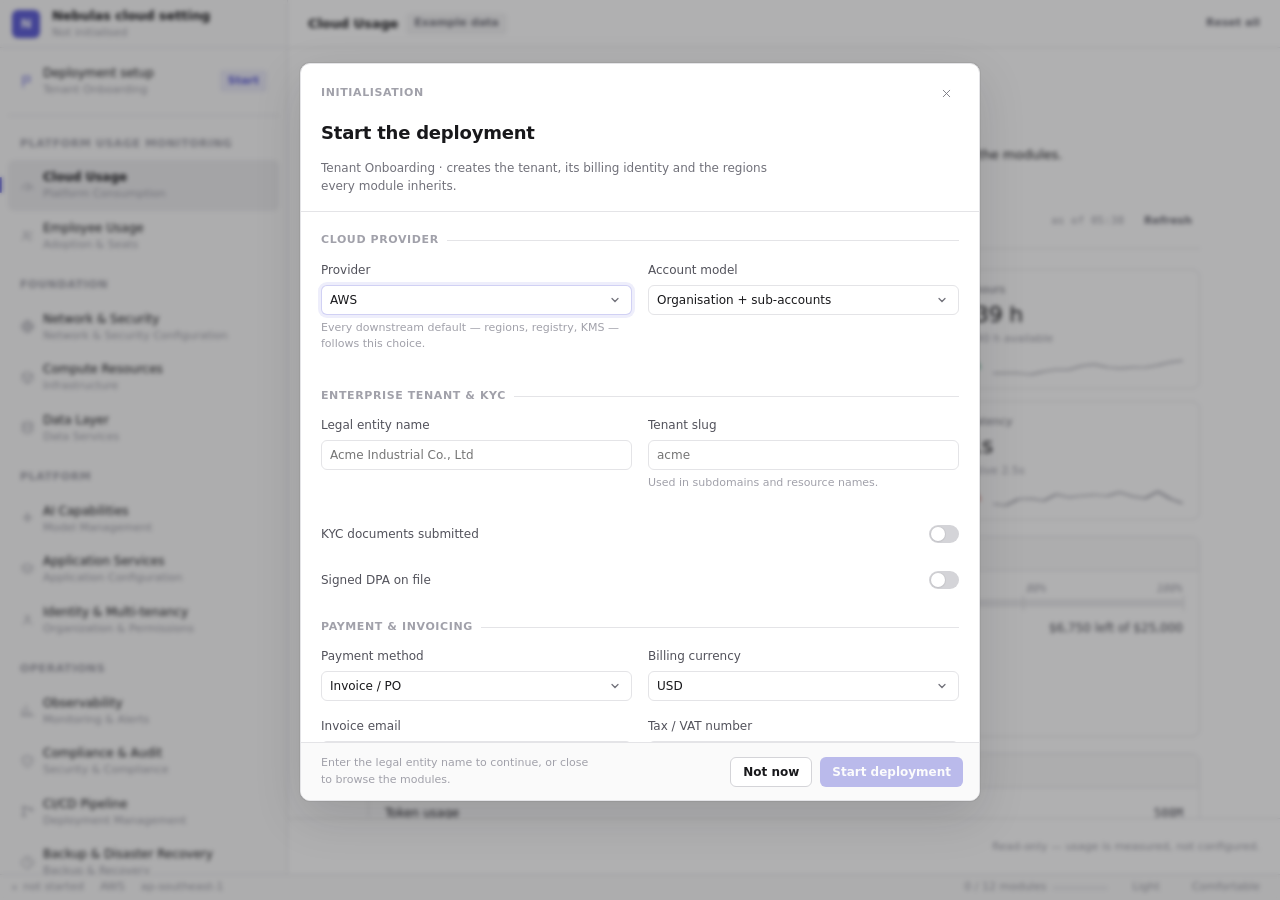
==== commit 9300a8df: "Design system: the rules, as a check — and three duplicates removed The system existed as rendered o" ====
--- a/nebulas-cloud.html
+++ b/nebulas-cloud.html
@@ -102,6 +102,7 @@
 
 <div class="toasts" id="toasts" aria-live="polite"></div>
 
+<script src="js/icons.js"></script>
 <script src="js/install-data.js"></script>
 <script src="js/usage-data.js"></script>
 <script src="js/install.js"></script>
--- a/css/tokens.css
+++ b/css/tokens.css
@@ -55,6 +55,11 @@
   --accent-fg:   #ffffff;
   --accent-soft: rgba(91,91,214,.10);
   --accent-line: rgba(91,91,214,.28);
+  /* A wash of the accent's own foreground, for the one thing that sits ON the
+     accent and still needs a surface of its own: the ⌘↵ badge inside the send
+     button. It has to flip with the palette — in dark the accent lightens and
+     its foreground goes dark, so a white wash would glow. */
+  --accent-fg-soft: rgba(255,255,255,.16);
 
   /* ---------------------------------------------------- semantic · status
      Dull on purpose. These carry meaning in data, never in chrome. */
@@ -199,6 +204,7 @@
   --accent-fg:#0d0d0f;
   --accent-soft:rgba(124,124,240,.14);
   --accent-line:rgba(124,124,240,.34);
+  --accent-fg-soft:rgba(13,13,15,.18);
 
   --ok:#3fbd8b;   --ok-soft:rgba(63,189,139,.13);
   --warn:#d99b28; --warn-soft:rgba(217,155,40,.14);
--- a/css/components.css
+++ b/css/components.css
@@ -46,7 +46,7 @@
   background:var(--surface);
   color:var(--text-3);
 }
-.btn--primary .kbd{ background:rgba(255,255,255,.16); border-color:transparent; color:inherit }
+.btn--primary .kbd{ background:var(--accent-fg-soft); border-color:transparent; color:inherit }
 
 /* =============================================================== tooltip */
 .tip{ position:relative }
@@ -374,6 +374,7 @@
   transition:width var(--slow) var(--ease);
 }
 .meter--warn > i{ background:var(--warn) }
+.meter--err > i{ background:var(--err) }
 
 .sparkbars{ display:flex; align-items:flex-end; gap:2px; height:32px }
 .sparkbars i{ flex:1; background:var(--accent-soft); border-radius:var(--r-xs) }
@@ -683,7 +684,35 @@
   overflow:hidden; text-overflow:ellipsis; white-space:nowrap;
 }
 .barlist__v{ font-family:var(--mono); font-size:var(--t-11); color:var(--text-4) }
+/* The leading bar keeps the accent — one of its legitimate uses. */
 .barlist__row:not(:first-child) .meter > i{ background:var(--accent-soft) }
+
+/* Two modifiers, deliberately orthogonal, because they answer different
+   questions. The cloud page's usage views were a second implementation of this
+   block under its own names until both became these.
+
+   --stack: the same data with room to breathe. Name and value on one line, the
+   bar under them, a note under that. The grid version is a widget inside an
+   answer; this is a row of a report. */
+.barlist--stack{ gap:var(--s-3) }
+.barlist--stack .barlist__row{ display:block }
+.barlist--stack .barlist__top{
+  display:flex; align-items:baseline; gap:var(--s-3);
+  margin-bottom:var(--s-1);
+}
+.barlist--stack .barlist__k{
+  flex:1; font-family:var(--font); font-size:var(--t-12); color:var(--text);
+}
+.barlist--stack .barlist__v{ flex:none; font-size:var(--t-12); color:var(--text-2) }
+.barlist--stack .meter{ height:6px }
+.barlist__meta{
+  display:block; margin-top:var(--s-1);
+  font-family:var(--mono); font-size:var(--t-11); color:var(--text-4);
+}
+
+/* --flat: no leading accent. A measurement is not an action, so a report's bars
+   are grey — the rule the usage views hold to. */
+.barlist--flat .barlist__row .meter > i{ background:var(--line-strong) }
 
 /* ================================================================ calendar
    A month as a scanning surface: the marked days carry a value, so the mark
@@ -1414,3 +1443,38 @@
 .toast__act:hover{ background:var(--inv-text); color:var(--inv-bg); text-decoration:none }
 @keyframes toast-in{ from{ opacity:0; translate:0 8px } }
 @keyframes toast-out{ to{ opacity:0; translate:0 8px } }
+
+/* =============================================================== statusbar
+   The strip along the foot of a page: what the session is doing, the readings
+   that belong to the whole of it, and the two controls that are true of the
+   interface rather than of anything in it.
+
+   Both prototypes carry one, and until this moved here both carried it in full,
+   byte for byte, in their own stylesheet — including the same responsive rule at
+   two different widths. One component, one behaviour.
+
+   It does not place itself: where the strip sits is the page's business, and a
+   component that knew it was in row 2 of a grid would only work in pages that
+   have a row 2. */
+.statusbar{
+  display:flex; align-items:center; gap:var(--s-4);
+  padding:0 var(--s-3);
+  border-top:var(--border) solid var(--line);
+  background:var(--surface);
+  font-size:var(--t-11); color:var(--text-4);
+}
+.statusbar__item{ display:flex; align-items:center; gap:6px; white-space:nowrap }
+.statusbar__spacer{ flex:1 }
+.statusbar__meter{ width:56px; flex:none }
+/* A control in the strip is a control, so it takes a hit area and a hover —
+   but not the accent: nothing here is the thing you came to do. */
+.statusbar button.statusbar__item{
+  padding:0 var(--s-2); height:calc(var(--status-h) - 6px);
+  border-radius:var(--r-sm);
+  transition:background var(--fast) var(--ease), color var(--fast) var(--ease);
+}
+.statusbar button.statusbar__item:hover{ background:var(--raised); color:var(--text-2) }
+/* Narrow, the strip keeps its state and its controls and drops the readings. */
+@media (max-width:820px){
+  .statusbar__hide-sm{ display:none }
+}
--- a/css/install.css
+++ b/css/install.css
@@ -280,24 +280,8 @@
   font-size:var(--t-12); color:var(--text-2);
 }
 
-/* ----------------------------------------------------------------- bar list */
-.barlist{ display:flex; flex-direction:column; gap:var(--s-3) }
-.bl__top{ display:flex; align-items:baseline; gap:var(--s-3); margin-bottom:var(--s-1) }
-.bl__nm{
-  flex:1; min-width:0;
-  font-size:var(--t-12); color:var(--text);
-  overflow:hidden; text-overflow:ellipsis; white-space:nowrap;
-}
-.bl__v{ flex:none; font-family:var(--mono); font-size:var(--t-12); color:var(--text-2) }
-.bl__track{
-  display:block; height:6px;
-  border-radius:var(--r-full);
-  background:var(--raised-2);
-  overflow:hidden;
-}
-.bl__fill{ display:block; height:100%; background:var(--line-strong); border-radius:var(--r-full) }
-.bl__fill--err{ background:var(--err) }
-.bl__meta{ display:block; margin-top:var(--s-1); font-family:var(--mono); font-size:var(--t-11); color:var(--text-4) }
+/* Ranked bars are the shared .barlist, in its --stack --flat form: a row of a
+   report rather than a widget in an answer. See components.css. */
 
 /* -------------------------------------------------------- tables and facts */
 .usecard{ margin-bottom:var(--s-4) }
@@ -383,25 +367,9 @@
 /* The dialog's hint is in the flow — nothing here needs centring. */
 .wizard__foot .cfg__hint{ position:static; translate:none; max-width:40ch }
 
-/* =============================================================== statusbar */
-.statusbar{
-  grid-column:1 / -1;
-  grid-row:2;
-  display:flex; align-items:center; gap:var(--s-4);
-  padding:0 var(--s-3);
-  border-top:var(--border) solid var(--line);
-  background:var(--surface);
-  font-size:var(--t-11); color:var(--text-4);
-}
-.statusbar__item{ display:flex; align-items:center; gap:6px; white-space:nowrap }
-.statusbar__spacer{ flex:1 }
-.statusbar__meter{ width:56px; flex:none }
-.statusbar button.statusbar__item{
-  padding:0 var(--s-2); height:calc(var(--status-h) - 6px);
-  border-radius:var(--r-sm);
-  transition:background var(--fast) var(--ease), color var(--fast) var(--ease);
-}
-.statusbar button.statusbar__item:hover{ background:var(--raised); color:var(--text-2) }
+/* The strip is a component (components.css). What belongs to this page is
+   where it sits: one row, spanning every column. */
+.setup > .statusbar{ grid-column:1 / -1; grid-row:2 }
 
 /* ============================================================== responsive
    The menu narrows before it disappears, because it is the only thing telling
@@ -418,5 +386,4 @@
 @media (max-width:760px){
   .fields{ grid-template-columns:minmax(0,1fr) }
   .fields > .field,.fields > .field--half{ grid-column:span 1 }
-  .statusbar__hide-sm{ display:none }
-}
+}
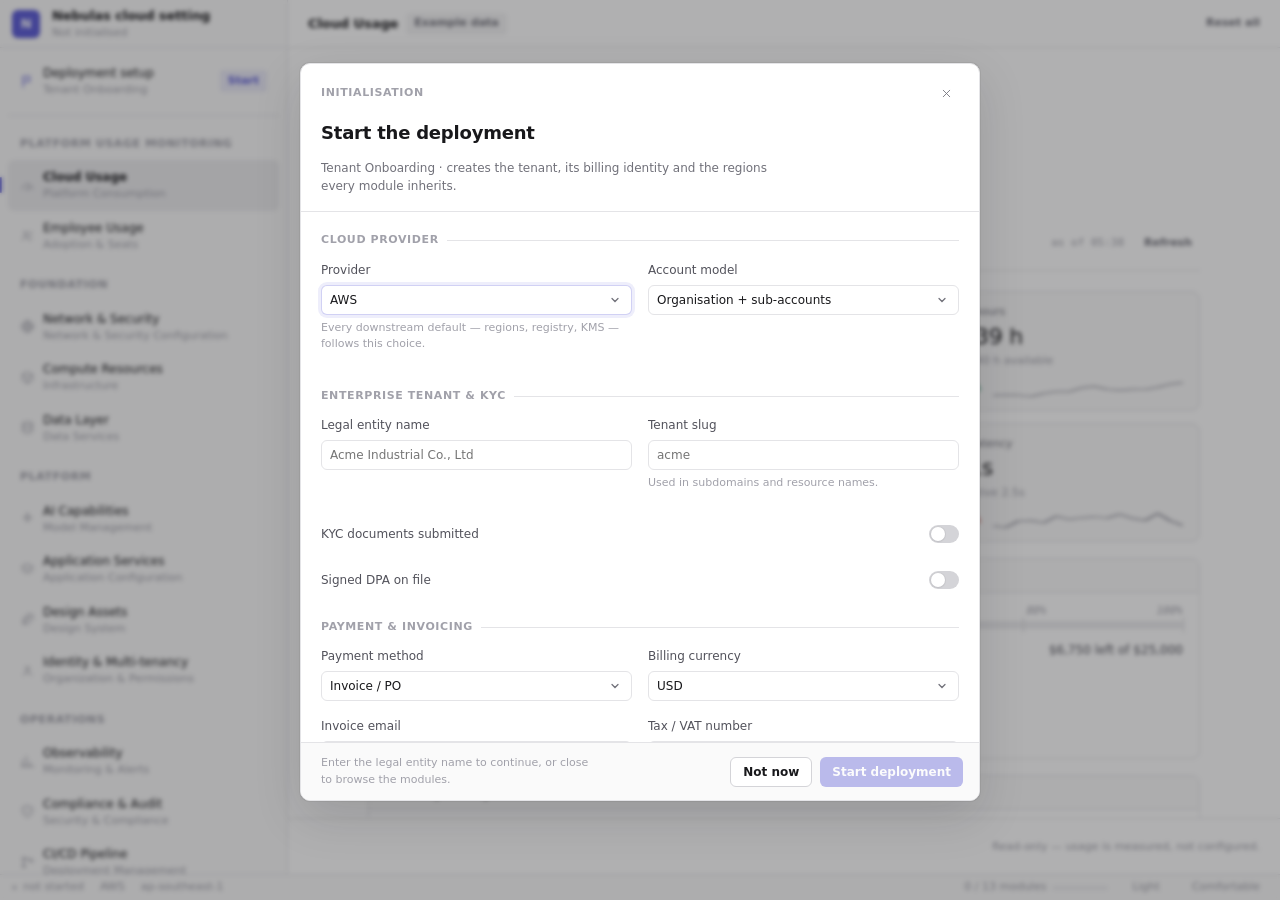
==== commit f2fd4a61: "The cloud learns design assets — module 07, and the install counts thirteen Colour, type, spacing, r" ====
--- a/nebulas-cloud.html
+++ b/nebulas-cloud.html
@@ -12,7 +12,7 @@
 <body>
 
 <!-- ==================================================== cloud setting shell
-     Two columns: the twelve-module menu, and the configuration surface for
+     Two columns: the thirteen-module menu, and the configuration surface for
      whichever module is selected. The status strip spans both, because
      deployment progress belongs to neither column.
 
@@ -63,7 +63,7 @@
     <span class="statusbar__item statusbar__hide-sm" id="stRegion">ap-southeast-1</span>
     <div class="statusbar__spacer"></div>
     <span class="statusbar__item statusbar__hide-sm">
-      <span id="stProg">0 / 12 modules</span>
+      <span id="stProg">0 / 13 modules</span>
       <span class="meter statusbar__meter"><i id="stBar" style="width:0%"></i></span>
     </span>
     <button class="statusbar__item" id="stThemeBtn" title="Toggle theme (⌘J)"><span id="stTheme">Light</span></button>
@@ -74,7 +74,7 @@
 <!-- ================================================ initialisation dialog
      Module 01 is the gate, not a page: the tenant, its billing identity and
      the regions every other module inherits. Until it is done there is
-     nothing for the eleven configuration pages to attach to, so it arrives
+     nothing for the twelve configuration pages to attach to, so it arrives
      as a layer over them rather than as the first item in the menu.
 ====================================================================== -->
 <div class="scrim scrim--wizard" id="wizScrim" data-open="false">
--- a/css/tokens.css
+++ b/css/tokens.css
@@ -100,10 +100,18 @@
   --s-4:calc(var(--u) * 4 * var(--density));
   --s-5:calc(var(--u) * 5 * var(--density));
   --s-6:calc(var(--u) * 6 * var(--density));
+  /* 7 and 9 were missing, and a var(--s-7) resolves to nothing rather than to an
+     error — which cost this project two silent layout bugs. The scale is
+     complete now, so asking for a step is never a trap. */
+  --s-7:calc(var(--u) * 7 * var(--density));
   --s-8:calc(var(--u) * 8 * var(--density));
+  --s-9:calc(var(--u) * 9 * var(--density));
   --s-10:calc(var(--u) * 10 * var(--density));
   --s-12:calc(var(--u) * 12 * var(--density));
   --s-16:calc(var(--u) * 16 * var(--density));
+  /* One hour of the calendar's week grid. On the density scale rather than the
+     control scale: an hour is area to read, not a control to hit. */
+  --week-hour:calc(var(--u) * 8 * var(--density));
 
   /* ------------------------------------------------------- radius / edge */
   --r-xs:2px; --r-sm:4px; --r-md:6px; --r-lg:8px; --r-xl:10px; --r-2xl:16px;
@@ -216,3 +224,28 @@
   --shadow-md:0 4px 12px rgba(0,0,0,.45), 0 0 0 1px rgba(255,255,255,.06);
   --shadow-lg:0 16px 48px rgba(0,0,0,.6), 0 0 0 1px rgba(255,255,255,.07);
 }
+
+/* --------------------------------------------------------- accent schemes
+   The accent is one meaning worn everywhere, so a scheme redefines the four
+   accent tokens and nothing else — buttons, focus, links and live marks all
+   follow. Each scheme has a dark half, because an accent deep enough for
+   white text on a light page is too dark to sit on a dark one. `nebula`
+   restates the default so a swatch can show it while another scheme is
+   active. Custom hues are computed at runtime from this same recipe, in
+   Account → Appearance. */
+[data-accent="nebula"]{ --accent:#5b5bd6; --accent-hi:#4f4fc9; --accent-soft:rgba(91,91,214,.10); --accent-line:rgba(91,91,214,.28) }
+[data-accent="ocean"]{  --accent:#0673a8; --accent-hi:#055f8c; --accent-soft:rgba(6,115,168,.10);  --accent-line:rgba(6,115,168,.28) }
+[data-accent="forest"]{ --accent:#1f7a44; --accent-hi:#196838; --accent-soft:rgba(31,122,68,.10);  --accent-line:rgba(31,122,68,.28) }
+[data-accent="ember"]{  --accent:#c2410c; --accent-hi:#a83809; --accent-soft:rgba(194,65,12,.10);  --accent-line:rgba(194,65,12,.28) }
+[data-accent="plum"]{   --accent:#a21caf; --accent-hi:#8b1798; --accent-soft:rgba(162,28,175,.10); --accent-line:rgba(162,28,175,.28) }
+
+[data-theme="dark"][data-accent="nebula"], [data-theme="dark"] [data-accent="nebula"]{
+  --accent:#7c7cf0; --accent-hi:#8f8ff5; --accent-soft:rgba(124,124,240,.14); --accent-line:rgba(124,124,240,.34) }
+[data-theme="dark"][data-accent="ocean"], [data-theme="dark"] [data-accent="ocean"]{
+  --accent:#4db3e6; --accent-hi:#66c0ee; --accent-soft:rgba(77,179,230,.14); --accent-line:rgba(77,179,230,.34) }
+[data-theme="dark"][data-accent="forest"], [data-theme="dark"] [data-accent="forest"]{
+  --accent:#52c98a; --accent-hi:#6ad39b; --accent-soft:rgba(82,201,138,.14); --accent-line:rgba(82,201,138,.34) }
+[data-theme="dark"][data-accent="ember"], [data-theme="dark"] [data-accent="ember"]{
+  --accent:#f08a4b; --accent-hi:#f49d66; --accent-soft:rgba(240,138,75,.14); --accent-line:rgba(240,138,75,.34) }
+[data-theme="dark"][data-accent="plum"], [data-theme="dark"] [data-accent="plum"]{
+  --accent:#d97ee8; --accent-hi:#e196ec; --accent-soft:rgba(217,126,232,.14); --accent-line:rgba(217,126,232,.34) }
--- a/css/components.css
+++ b/css/components.css
@@ -120,6 +120,16 @@
 }
 button.chip:hover{ border-color:var(--line-strong); color:var(--text) }
 .chip > span{ overflow:hidden; text-overflow:ellipsis; white-space:nowrap }
+/* Pressed is a real state of a chip: a multi-select member that has been
+   chosen. It takes the accent, because choosing is acting. The tick has no
+   width until then, so nothing shifts when it appears. */
+.chip[aria-pressed="true"]{
+  border-color:var(--accent-line);
+  background:var(--accent-soft);
+  color:var(--accent);
+}
+.chip__tick{ display:flex; opacity:0; width:0; transition:opacity var(--fast) var(--ease) }
+.chip[aria-pressed="true"] .chip__tick{ opacity:1; width:auto }
 .chip--removable{ padding-right:var(--s-1) }
 /* Sits on --surface rather than in it: prompt starters read as things to pick
    up, not as fields already filled in. */
@@ -153,6 +163,15 @@
   border-color:var(--accent-line);
   box-shadow:0 0 0 3px var(--accent-soft);
 }
+/* A field you cannot type in has to say so. Buttons already did; these did not,
+   and a disabled input that looks live is a control that appears to be ignoring
+   you. The surface steps back rather than the text fading, because greyed text
+   in a white box reads as a placeholder. */
+.input:disabled,.select:disabled,.textarea:disabled{
+  background:var(--raised);
+  color:var(--text-3);
+  cursor:not-allowed;
+}
 /* Instructions are prose the model reads, so the control that holds them is
    sized for prose: monospace, a fixed line height, and no resize handle
    fighting the layout. */
@@ -168,7 +187,12 @@
   transition:border-color var(--fast) var(--ease), box-shadow var(--fast) var(--ease);
 }
 /* A note is prose, not instructions the model reads, so it drops the mono. */
+/* A value a machine will read back: an address, a CIDR, a token budget. */
+.input--mono{ font-family:var(--mono) }
 .textarea--prose{ font-family:var(--font); font-size:var(--t-13); line-height:1.6 }
+/* Code being edited: the same mono box, sized for a function rather than a
+   sentence, and never wrapped — code that wraps lies about its lines. */
+.textarea--code{ min-height:calc(var(--ctl-md) * 6); white-space:pre; overflow-x:auto }
 .select{
   padding-right:26px;
   background-image:url("data:image/svg+xml;utf8,<svg xmlns='http://www.w3.org/2000/svg' width='12' height='12' viewBox='0 0 24 24' fill='none' stroke='%2371717a' stroke-width='2.5' stroke-linecap='round'><path d='M6 9l6 6 6-6'/></svg>");
@@ -179,6 +203,12 @@
 
 /* Switch. The track is a sibling, not adjacent — use ~ not +. */
 .switch{
+  /* Positioned so the hidden input below is anchored here. Without it the input
+     falls back to the initial containing block, which means a switch used inside
+     a scrolling pane leaves an absolutely positioned box at its static position
+     in the document — invisible, but it gives the document scrollable overflow
+     the pane cannot clip. */
+  position:relative;
   display:flex; align-items:center; gap:var(--s-2);
   padding:var(--s-2) 0;
   font-size:var(--t-12); color:var(--text-2);
@@ -355,6 +385,10 @@
 .check:indeterminate{
   --tick:url("data:image/svg+xml;utf8,<svg xmlns='http://www.w3.org/2000/svg' viewBox='0 0 24 24' fill='none' stroke='black' stroke-width='3.4' stroke-linecap='round'><path d='M6 12h12'/></svg>");
 }
+/* --ink: for the todo. A thing done is a fact written down, not an action,
+   so its mark is ink — the text colour — and both halves flip with theme. */
+.check--ink:checked{ background:var(--text); border-color:var(--text) }
+.check--ink:checked::after{ background:var(--bg) }
 /* Same control, round, for a choice that excludes the others — a checkbox
    where only one may be ticked lies about what will happen. */
 .check--radio{ border-radius:var(--r-full) }
@@ -376,9 +410,6 @@
 .meter--warn > i{ background:var(--warn) }
 .meter--err > i{ background:var(--err) }
 
-.sparkbars{ display:flex; align-items:flex-end; gap:2px; height:32px }
-.sparkbars i{ flex:1; background:var(--accent-soft); border-radius:var(--r-xs) }
-.sparkbars i:last-child{ background:var(--accent) }
 
 /* ============================================================== rows/list
    The list column and every table-ish surface share this row. */
@@ -483,8 +514,23 @@
 .table td.num + td,.table th.num + th{ padding-left:var(--s-3) }
 /* Paired with `.table` so they out-specify `.table td`, which sets a colour
    of its own and would otherwise silently win. */
-.delta-up,.table .delta-up{ color:var(--ok) }
-.delta-dn,.table .delta-dn{ color:var(--err) }
+/* ------------------------------------------------------------------- delta
+   A signed change. Direction is not the same as good news — latency falling and
+   adoption rising are both improvements — so the caller decides which modifier
+   to use and the component only knows how to colour it. Was two vocabularies:
+   .delta-up/.delta-dn here and .delta--up/--down/--flat on the cloud page. */
+.delta{ font-family:var(--mono); font-size:var(--t-11) }
+.delta--lg{ font-size:var(--t-12) }
+.delta--up,.table .delta--up{ color:var(--ok) }
+.delta--down,.table .delta--down{ color:var(--err) }
+.delta--flat{ color:var(--text-4) }
+/* --facts: a table that needs no header — a name, a number, and the context
+   that makes the number mean something. Position identifies the cells, so it
+   needs no classes of its own; it was a parallel component called .facts. */
+.table--facts td{ vertical-align:baseline }
+.table--facts td:first-child{ color:var(--text-2) }
+.table--facts td:last-child{ color:var(--text-4); font-size:var(--t-11) }
+
 .table--rows tbody tr{ transition:background var(--fast) var(--ease) }
 .table--rows tbody tr:hover{ background:var(--raised) }
 
@@ -504,8 +550,41 @@
 .table th.pick,.table td.pick{ width:34px; padding-right:0 }
 .table tbody tr[aria-selected="true"]{ background:var(--accent-soft) }
 
+/* A cell that goes somewhere. A button that reads as a link, for table cells
+   and lines of prose where a full button would shout — the accent already
+   means "you can act", so the colour is the whole affordance. */
+.linkbtn{
+  display:inline; padding:0;
+  font:inherit; text-align:left;
+  color:var(--accent);
+}
+.linkbtn:hover{ text-decoration:underline }
+
+/* ----------------------------------------------------------- grouped rows
+   A row that contains rows — a job above its steps. The twist says a row can
+   open and which way it currently is; the contained rows indent one step and
+   speak more quietly, since they are detail of the row above rather than peers
+   of it. Which rows appear is the caller's decision; this is only what open
+   looks like. */
+.table__twist{
+  display:inline-flex; align-items:center; justify-content:center;
+  width:var(--ctl-xs); height:var(--ctl-xs);
+  margin:calc(-1 * var(--s-1)) 0;         /* taller than the line, not the row */
+  border-radius:var(--r-sm);
+  color:var(--text-4);
+}
+.table__twist:hover{ background:var(--raised); color:var(--text-2) }
+.table__twist svg{ transition:rotate var(--fast) var(--ease) }
+.table__twist[aria-expanded="true"] svg{ rotate:90deg }
+.table__step td{ color:var(--text-3) }
+.table__step td:first-child{ padding-left:var(--s-8) }
+
 /* Horizontal overflow container — wide tables scroll, the page never does. */
+/* A wide thing scrolls inside its own box rather than widening the page. */
 .scroll-x{ overflow-x:auto; max-width:100% }
+/* Inside a card, it bleeds to the card's own edge, so a table that scrolls does
+   not appear to stop short of the border it is scrolling under. */
+.scroll-x--bleed{ margin:0 calc(-1 * var(--s-4)); padding:0 var(--s-4) }
 
 /* ============================================================== artifact list
    A table artifact in the pane: one label per row against one muted value.
@@ -740,6 +819,167 @@
   background:var(--text-4);
 }
 .cal__d--today{ box-shadow:inset 0 0 0 1px var(--line-strong) }
+/* Every real day is a door into the event form, and says so on approach. */
+.cal__d:not(.cal__d--pad){ cursor:pointer }
+.cal__d:not(.cal__d--pad):hover{ background:var(--raised-2) }
+
+/* The same month at hour resolution: seven day columns against an hour ruler.
+   An event is a surface step with a strong leading edge — like the month's
+   marked days it is data, not an action, so nothing here takes the accent.
+   One token, --week-hour, sizes the whole grid: the gutter's rows set the row
+   height and the day columns stretch to it, so the two cannot disagree. */
+.week{ display:grid; grid-template-columns:auto repeat(7,minmax(0,1fr)) }
+.week__hd{
+  padding-bottom:var(--s-2);
+  text-align:center;
+  font-size:var(--t-11); color:var(--text-4);
+}
+.week__hd b{
+  display:block;
+  font-size:var(--t-12); font-weight:var(--w-medium); color:var(--text-2);
+}
+.week__hd--today b{ color:var(--text) }
+.week__gut{ display:grid; grid-auto-rows:var(--week-hour); padding-right:var(--s-2) }
+.week__hr{
+  translate:0 -50%;
+  text-align:right;
+  font-family:var(--mono); font-size:var(--t-11); color:var(--text-4);
+}
+.week__day{
+  position:relative;
+  cursor:pointer;                     /* an empty slot drafts an event there */
+  border-left:var(--border) solid var(--line);
+  background-image:repeating-linear-gradient(to bottom,
+    var(--line) 0, var(--line) var(--border),
+    transparent var(--border), transparent var(--week-hour));
+}
+.week__day:hover{ background-color:var(--surface) }
+/* Today keeps its step under the cursor: hover must not un-mark the day. */
+.week__day--today, .week__day--today:hover{ background-color:var(--raised) }
+.week__evt{
+  position:absolute; left:var(--s-1); right:var(--s-1);
+  overflow:hidden;
+  padding:0 var(--s-1);
+  border-left:var(--ring) solid var(--line-strong);
+  border-radius:var(--r-xs);
+  background:var(--raised-2);
+  font-size:var(--t-11); line-height:var(--lh-tight); color:var(--text-2);
+  white-space:nowrap; text-overflow:ellipsis;
+}
+.week__evt:hover{ border-left-color:var(--text-4); color:var(--text) }
+
+/* ================================================================ newscard
+   A headline with its picture. The image is an inline SVG drawn from the
+   design tokens, so it follows theme and density and fetches nothing — a
+   news card without a picture is a list row, and a fetched picture would be
+   the page's one network call. Cards divide with the hairline rather than
+   boxing themselves; the summary, when opened, quotes the way a timeline
+   product does — a strong leading edge, no box. */
+.newscard{ display:grid; gap:var(--s-2) }
+.newscard + .newscard{ border-top:var(--border) solid var(--line); padding-top:var(--s-4) }
+.newscard__img{
+  margin:0;
+  border-radius:var(--r-md); overflow:hidden;
+  background:var(--raised);
+}
+.newscard__img svg{ display:block; width:100%; height:auto }
+.newscard__title{
+  margin:0;
+  font-size:var(--t-13); font-weight:var(--w-medium);
+  line-height:var(--lh-tight); letter-spacing:var(--ls-snug);
+  color:var(--text);
+}
+.newscard__meta{
+  display:flex; align-items:center; gap:var(--s-2);
+  font-size:var(--t-11); color:var(--text-4);
+}
+.newscard__sum{
+  margin:0;
+  padding-left:var(--s-3);
+  border-left:var(--ring) solid var(--line-strong);
+  font-size:var(--t-12); line-height:var(--lh-prose); color:var(--text-2);
+}
+.newscard__acts{ display:flex; gap:var(--s-4) }
+
+/* ============================================================ note editor
+   A small formatting hand for contenteditable text: one wrapping row of
+   controls with hairline separators between the families, and a body whose
+   blocks are styled here rather than left to browser defaults — .prose is
+   the model's voice, this is the reader's own. */
+.notebar{ display:flex; align-items:center; flex-wrap:wrap; gap:var(--s-1) }
+.notebar__sep{ flex:none; width:var(--border); height:var(--s-4); background:var(--line); margin:0 var(--s-1) }
+.notebar .iconbtn{
+  width:auto; min-width:var(--ctl-xs);
+  padding:0 var(--s-1);
+  font-size:var(--t-11); font-weight:var(--w-semi);
+}
+.notebody{
+  min-height:calc(var(--s-16) * 3);
+  outline:none; cursor:text;
+  font-size:var(--t-13); line-height:var(--lh-prose); letter-spacing:var(--ls-snug);
+  color:var(--text-2);
+}
+.notebody:empty::before{ content:attr(data-empty); color:var(--text-4) }
+.notebody h1{ margin:0 0 var(--s-3); font-size:var(--t-18); font-weight:var(--w-semi); letter-spacing:var(--ls-tight); color:var(--text) }
+.notebody h2{ margin:var(--s-4) 0 var(--s-2); font-size:var(--t-15); font-weight:var(--w-semi); color:var(--text) }
+.notebody h2:first-child,.notebody h3:first-child{ margin-top:0 }
+.notebody h3{ margin:var(--s-4) 0 var(--s-2); font-size:var(--t-13); font-weight:var(--w-semi); color:var(--text-2) }
+.notebody p{ margin:0 0 var(--s-3) }
+.notebody ul,.notebody ol{ margin:0 0 var(--s-3); padding-left:var(--s-6) }
+.notebody li{ margin-bottom:var(--s-1) }
+.notebody b,.notebody strong{ font-weight:var(--w-semi); color:var(--text) }
+.notebody blockquote{
+  margin:0 0 var(--s-3); padding-left:var(--s-3);
+  border-left:var(--ring) solid var(--line-strong);
+  color:var(--text-3);
+}
+.notebody pre{
+  margin:0 0 var(--s-3); padding:var(--s-2) var(--s-3);
+  font-family:var(--mono); font-size:var(--t-12);
+  background:var(--raised); border-radius:var(--r-md);
+  white-space:pre-wrap;
+}
+.notebody hr{ border:0; border-top:var(--border) solid var(--line); margin:var(--s-4) 0 }
+
+/* ================================================================== swatch
+   A colour offered as a choice: the dot shows the scheme's own accent (it
+   carries the scheme's data-accent, so the token resolves inside it), and
+   the pressed ring is drawn in whatever accent is currently in force. */
+.swatch{
+  display:inline-flex; align-items:center; gap:var(--s-2);
+  padding:var(--s-1) var(--s-3) var(--s-1) var(--s-2);
+  border:var(--border) solid var(--line);
+  border-radius:var(--r-full);
+  font-size:var(--t-12); color:var(--text-2);
+  transition:border-color var(--fast) var(--ease);
+}
+.swatch:hover{ border-color:var(--line-strong) }
+.swatch[aria-pressed="true"]{ border-color:var(--accent); color:var(--text) }
+.swatch__dot{
+  flex:none;
+  width:var(--s-3); height:var(--s-3);
+  border-radius:var(--r-full);
+  background:var(--accent);
+}
+
+/* ================================================================= dropbox
+   An upload box: the dashed edge is the affordance, and the help line under
+   the invitation is where the box stays honest about what an upload is in a
+   given surface (in the prototype, simulated). A button, so it works from
+   the keyboard like everything else. */
+.dropbox{
+  display:grid; justify-items:center; gap:var(--s-1);
+  width:100%;
+  padding:var(--s-5) var(--s-3);
+  border:var(--border) dashed var(--line-strong);
+  border-radius:var(--r-md);
+  background:var(--surface);
+  color:var(--text-3); font-size:var(--t-12); text-align:center;
+  cursor:pointer;
+  transition:background var(--fast) var(--ease), color var(--fast) var(--ease);
+}
+.dropbox:hover{ background:var(--raised); color:var(--text-2) }
+.dropbox b{ font-weight:var(--w-medium); color:var(--text-2) }
 
 /* ============================================================ definitions */
 .deflist{
@@ -749,6 +989,110 @@
 }
 .deflist dt{ color:var(--text-4); white-space:nowrap }
 .deflist dd{ margin:0; color:var(--text-2); min-width:0 }
+
+/* ============================================================== setrow
+   A configuration read as facts. Each row is a button — the label, the current
+   value, a chevron — because clicking the fact is how you change it: the row
+   opens a dialog, and the record only moves when the dialog saves. The value
+   truncates; the dialog holds the full text. */
+.setlist{ display:flex; flex-direction:column }
+.setlist > * + *{ border-top:var(--border) solid var(--line) }
+.setrow{
+  display:grid; grid-template-columns:calc(var(--u) * 28) minmax(0,1fr) auto;
+  gap:var(--s-3); align-items:center;
+  padding:var(--s-2);
+  border:0; background:none; text-align:left;
+  font:inherit; font-size:var(--t-12); color:var(--text-2);
+  line-height:var(--lh-ui); cursor:pointer;
+}
+.setrow:hover{ background:var(--raised) }
+.setrow__k{ color:var(--text-4); font-size:var(--t-11) }
+.setrow__v{ overflow:hidden; text-overflow:ellipsis; white-space:nowrap; min-width:0 }
+.setrow__go{ display:flex; color:var(--text-4) }
+
+/* A capability, stated with its worked examples: the name, what it does, and
+   prompts that run in the bench beside it — an example you can click beats
+   one you can only read. The head edits, like any setrow. */
+.caprow__head{
+  display:grid; grid-template-columns:auto minmax(0,1fr) auto;
+  gap:var(--s-3); align-items:baseline;
+  width:100%; padding:var(--s-2);
+  border:0; background:none; text-align:left;
+  font:inherit; cursor:pointer;
+}
+.caprow__head:hover{ background:var(--raised) }
+.caprow__head .setrow__go{ align-self:center }
+.caprow__nm{ font-family:var(--mono); font-size:var(--t-11); color:var(--text-2); white-space:nowrap }
+.caprow__desc{
+  font-size:var(--t-11); color:var(--text-4);
+  overflow:hidden; text-overflow:ellipsis; white-space:nowrap; min-width:0;
+}
+.caprow__chips{
+  display:flex; flex-wrap:wrap; gap:var(--s-2);
+  padding:0 var(--s-2) var(--s-3);
+}
+
+/* ============================================================== timeline
+   A run log read downward, newest first: one dot per entry coloured by how the
+   run ended, and a rail joining them because the entries are one history rather
+   than independent facts. The product is the loudest line — a run log answers
+   "what did it make", not "did the cron fire" — and a job's entry can carry its
+   per-step outcomes underneath. Laid out with flex rather than absolute
+   offsets, so the rail takes whatever height the entry has. */
+.timeline{ margin:0; padding:0; list-style:none }
+.timeline__item{ display:flex; gap:var(--s-3) }
+.timeline__rail{
+  flex:none; display:flex; flex-direction:column; align-items:center;
+  width:var(--dot);
+  padding-top:var(--s-2);
+}
+.timeline__rail::after{
+  content:""; flex:1; width:1px;
+  margin-top:var(--s-2);
+  background:var(--line);
+}
+.timeline__item:last-child .timeline__rail::after{ display:none }
+.timeline__main{ flex:1; min-width:0; padding-bottom:var(--s-5) }
+.timeline__item:last-child .timeline__main{ padding-bottom:0 }
+.timeline__head{ display:flex; align-items:baseline; gap:var(--s-3); flex-wrap:wrap }
+.timeline__when{ font-family:var(--mono); font-size:var(--t-11); color:var(--text-4); white-space:nowrap }
+.timeline__meta{ font-family:var(--mono); font-size:var(--t-11); color:var(--text-4) }
+.timeline__out{ margin-top:var(--s-1); font-size:var(--t-12); color:var(--text) }
+/* The product itself, quoted: the post as written, the digest as sent. A run
+   log answers "what did it make", and for generated content the answer is the
+   content — so it sits in the entry, in a quiet box that says "this is the
+   thing", not another line of chrome about the thing. */
+.timeline__product{
+  margin-top:var(--s-2);
+  padding:var(--s-3);
+  border:var(--border) solid var(--line);
+  border-radius:var(--r-md);
+  background:var(--surface);
+  font-size:var(--t-12); line-height:var(--lh-ui); color:var(--text-2);
+}
+.timeline__product p{ margin:0 0 var(--s-2) }
+.timeline__product ul{ margin:0 0 var(--s-2); padding-left:var(--s-5) }
+.timeline__product li{ margin-bottom:var(--s-1) }
+.timeline__product > :last-child{ margin-bottom:0 }
+.timeline__product strong{ font-weight:var(--w-semi); color:var(--text) }
+.timeline__product em{ font-style:normal; color:var(--text-3) }
+/* The post's visual, above its text — an inline SVG drawn from the tokens, so
+   it follows theme and density like everything else. The viewBox keeps the
+   ratio; the width is whatever the entry has. */
+.timeline__img{ margin:0 0 var(--s-3) }
+.timeline__img svg{
+  width:100%; height:auto;
+  border:var(--border) solid var(--line);
+  border-radius:var(--r-sm);
+}
+/* Acting on the product, under it — quiet, because the product is the point. */
+.timeline__acts{ display:flex; gap:var(--s-1); margin-top:var(--s-2) }
+.timeline__steps{ display:flex; flex-direction:column; gap:var(--s-1); margin-top:var(--s-2) }
+.timeline__step{
+  display:flex; align-items:center; gap:var(--s-2);
+  font-size:var(--t-11); color:var(--text-3);
+}
+.timeline__step .timeline__meta{ margin-left:auto }
 
 /* ========================================================== empty states */
 .empty{
@@ -1307,9 +1651,8 @@
   letter-spacing:var(--ls-tight); line-height:1.1;
 }
 .wgt__kpirow{ display:flex; align-items:baseline; gap:var(--s-2) }
-.wgt__delta{ font-family:var(--mono); font-size:var(--t-12) }
 .wgt__cap{ margin-top:var(--s-1); font-size:var(--t-11); color:var(--text-4) }
-.wgt__spark{ height:52px }
+/* Inside the canvas the bars take the customer's brand, not ours. */
 .wgt__spark i{ background:var(--wgt-a); opacity:.26; border-radius:var(--r-xs) }
 .wgt__spark i:last-child{ opacity:1 }
 .wgt__rows{ display:grid; gap:var(--s-2) }
@@ -1412,6 +1755,32 @@
 }
 .tpl__pad{ padding:var(--s-3) }
 
+/* A PDF layout is a page, not a site: portrait, sections in reading order,
+   a footer that counts pages. Bars where the prose goes, same as every
+   template — the layout is judged, not the placeholder text. */
+.tpl__paper{
+  display:flex; flex-direction:column; gap:var(--s-3);
+  aspect-ratio:1 / 1.35;
+  padding:var(--s-5) var(--s-6);
+}
+.tpl__pagehead{
+  display:flex; align-items:center; justify-content:space-between; gap:var(--s-2);
+  padding-bottom:var(--s-2);
+  border-bottom:var(--border) solid var(--line);
+}
+.tpl__secnm{
+  font-size:var(--t-11); font-weight:var(--w-semi);
+  letter-spacing:var(--ls-caps); text-transform:uppercase;
+  color:var(--text-3);
+}
+.tpl__sec{ display:grid; gap:var(--s-2) }
+.tpl__pagefoot{
+  display:flex; justify-content:space-between;
+  margin-top:auto; padding-top:var(--s-2);
+  border-top:var(--border) solid var(--line);
+  font-family:var(--mono); font-size:var(--t-11); color:var(--text-4);
+}
+
 /* ================================================================ toasts */
 .toasts{
   position:fixed; bottom:calc(var(--status-h) + var(--s-3)); left:50%; translate:-50% 0;
@@ -1478,3 +1847,206 @@
 @media (max-width:820px){
   .statusbar__hide-sm{ display:none }
 }
+
+/* ============================================================ measurements
+   Four ways of showing a number, and the rule they share: a measurement is not
+   an action, so none of them may take the accent. Colour appears only where a
+   value has crossed a limit somebody configured — the one case where a status
+   colour IS the fact being reported.
+
+   They arrived on the cloud page's usage views and were named for it. They are
+   here because a headline tile, a sparkline, a column and a bar against a limit
+   are none of them facts about a page. */
+
+/* -------------------------------------------------------------- kpi tile
+   A number, what it is, and what it is measured against. The grid is the
+   page's business; the tile only knows how to be one. */
+.kpis{ display:grid; grid-template-columns:repeat(3,minmax(0,1fr)); gap:var(--s-3) }
+/* Three across, then two, then one. How many fit is the tile's business — the
+   page only decides how much room the row gets. */
+@media (max-width:1100px){ .kpis{ grid-template-columns:repeat(2,minmax(0,1fr)) } }
+@media (max-width:640px) { .kpis{ grid-template-columns:minmax(0,1fr) } }
+.kpi{
+  display:flex; flex-direction:column; gap:2px;
+  padding:var(--s-3) var(--s-4);
+  border:var(--border) solid var(--line);
+  border-radius:var(--r-lg);
+  /* A step up from the page it sits on. The two implementations disagreed —
+     the cloud page's tiles were --bg on a --bg page, which is a border holding
+     nothing — and this is the older, better answer. */
+  background:var(--surface);
+}
+.kpi__l{ font-size:var(--t-11); color:var(--text-3) }
+.kpi__v{ font-size:var(--t-22); letter-spacing:var(--ls-tight); line-height:var(--lh-tight) }
+/* Only for a value that has crossed its limit. A tile that went green for "as
+   expected" would make the exceptions harder to find. */
+.kpi__v--ok  { color:var(--ok) }
+.kpi__v--warn{ color:var(--warn) }
+.kpi__v--err { color:var(--err) }
+.kpi__v--sm{ font-size:var(--t-15) }
+.kpi__sub{ font-size:var(--t-11); color:var(--text-4) }
+.kpi__foot{ display:flex; align-items:center; gap:var(--s-3); margin-top:var(--s-2) }
+.kpi__foot .delta{ flex:none }
+
+/* ------------------------------------------------------------- sparkline
+   Shape only — no axis, nothing to read off it. It says "steady", "climbing"
+   or "spiky" in the width of a word. A line by default; --bars for a discrete
+   series, which is the same statement drawn with gaps in it. */
+.spark{ flex:1; min-width:0; height:18px; color:var(--text-4) }
+.spark--bars{ display:flex; align-items:flex-end; gap:2px; height:32px }
+.spark--bars i{ flex:1; background:var(--accent-soft); border-radius:var(--r-xs) }
+.spark--bars i:last-child{ background:var(--accent) }
+.spark--tall{ height:52px }
+
+/* --------------------------------------------------------- column chart
+   One bar per hour, day or week. No y-axis: the target line is the only
+   reference a reader needs, and it carries its own label. */
+.cols{ position:relative }
+.cols__plot{ display:flex; align-items:flex-end; gap:2px; height:96px }
+.cols__bar{
+  flex:1; min-width:2px;
+  background:var(--raised-2);
+  border-radius:2px 2px 0 0;
+  transition:background var(--fast) var(--ease);
+}
+.cols__bar:hover{ background:var(--line-strong) }
+.cols__target{ position:absolute; left:0; right:0; border-top:1px dashed var(--line-strong) }
+.cols__target i{
+  position:absolute; right:0; bottom:2px;
+  font-family:var(--mono); font-size:var(--t-11); font-style:normal; color:var(--text-4);
+}
+.cols__axis{
+  display:flex; justify-content:space-between;
+  margin-top:var(--s-2);
+  font-family:var(--mono); font-size:var(--t-11); color:var(--text-4);
+}
+
+/* ------------------------------------------------------ against a limit
+   A number, its ceiling, and the thresholds somebody set on the way to it. */
+.thresh{
+  position:relative;
+  height:8px; margin-top:var(--s-3);
+  border-radius:var(--r-full);
+  background:var(--raised-2);
+}
+/* display:block, because it is a span and height:100% on an inline box does
+   nothing — the fill drew as an empty track from the day it was written until
+   the styleguide put it next to .meter, which does say block. */
+.thresh__fill{ display:block; height:100%; border-radius:var(--r-full) }
+.thresh__fill--ok  { background:var(--ok) }
+.thresh__fill--warn{ background:var(--warn) }
+.thresh__fill--err { background:var(--err) }
+.thresh__mark{ position:absolute; top:-4px; bottom:-4px; width:1px; background:var(--line-strong) }
+.thresh__mark b{
+  position:absolute; left:2px; top:-14px;
+  font-family:var(--mono); font-size:var(--t-11); font-weight:var(--w-normal); color:var(--text-4);
+}
+/* A mark at the far end labels itself inwards, or the label is cut off. */
+.thresh__mark--end b{ left:auto; right:2px }
+.thresh__legend{
+  display:flex; justify-content:space-between;
+  margin-top:var(--s-3);
+  font-size:var(--t-12); color:var(--text-2);
+}
+
+/* ============================================================= page opening
+   How a page introduces itself: a title, the sentence under it, and whatever
+   sits on the title's baseline. Both prototypes open a page this way — the
+   cloud page has been using this block all along while it lived in the
+   workspace's stylesheet, which it does not load, so its headers were being
+   held up by .t-display and the browser's defaults. */
+.pagehead{ margin-bottom:var(--s-6) }
+.pagehead__title{ margin:0 0 var(--s-2) }
+.pagehead__desc{ font-size:var(--t-13); color:var(--text-3); max-width:64ch; margin:0 }
+.pagehead__row{ display:flex; align-items:flex-end; gap:var(--s-4); margin-bottom:var(--s-2) }
+/* The page's own numbers as a line rather than a row of cards: four cards for
+   four small known values is a dashboard where a sentence would do. */
+.pagehead__meta{ margin-top:var(--s-2); font-size:var(--t-11); color:var(--text-4) }
+
+/* A labelled block of a page. Generic enough that both the workspace's panels
+   and its pages use it, so it is not shell furniture. */
+.section{ margin-bottom:var(--s-8) }
+.section__head{
+  display:flex; align-items:center; gap:var(--s-2);
+  margin-bottom:var(--s-3);
+}
+/* A section that folds: native <details>, the head it already had as the
+   summary, and the chevron as the affordance — turning when open, the same
+   grammar the fold and the trace use. */
+details.section--fold > .section__head{ cursor:pointer; user-select:none; list-style:none; margin-bottom:var(--s-1) }
+details.section--fold > .section__head::-webkit-details-marker{ display:none }
+/* The head's controls are taller than its text; they overhang the line rather
+   than inflate it, so the head stays one text line tall and the first row sits
+   close under its title. The chevron sits at the right edge — the title and
+   the content below it share the left one. */
+details.section--fold > .section__head .iconbtn{ margin-block:calc(-1 * var(--s-2)) }
+.section__chev{ display:flex; flex:none; color:var(--text-4); transition:rotate var(--fast) var(--ease) }
+details.section--fold[open] > .section__head .section__chev{ rotate:90deg }
+
+/* --kpis--auto: as many tiles as fit rather than three across. The workspace's
+   stat rows are four short readings, not six headline numbers. */
+/* auto-fit reflows on its own, so it needs no breakpoints — but it has to beat
+   the ones the three-across grid has, hence the doubled class. */
+.kpis--auto.kpis--auto{ grid-template-columns:repeat(auto-fit,minmax(150px,1fr)) }
+/* --row: one line, however many tiles there are — for a dialog or a panel where
+   the stats are a header, not the content, and wrapping would push the content
+   they introduce below the fold. Pair with .kpi__v--sm so the tiles stay flat. */
+.kpis--row.kpis--row{ grid-template-columns:none; grid-auto-flow:column; grid-auto-columns:minmax(0,1fr) }
+
+/* ===================================================== chat widget preview
+   The customer-facing widget, previewed in its design dialog. It wears one of
+   the accent schemes via data-accent, so every colour here is a token's own —
+   the dialog picks a scheme, never a colour value. Sizes lean on the control
+   scale for the same reason. */
+.chatwig{
+  max-width:calc(var(--ctl-lg) * 8);
+  border:var(--border) solid var(--line);
+  border-radius:var(--r-2xl);
+  background:var(--bg);
+  box-shadow:var(--shadow-lg);
+  overflow:hidden;
+}
+.chatwig__head{
+  display:flex; align-items:center; gap:var(--s-2);
+  padding:var(--s-3);
+  background:var(--accent); color:var(--accent-fg);
+}
+.chatwig__logo{
+  display:grid; place-items:center; flex:none;
+  width:var(--ctl-xs); height:var(--ctl-xs);
+  border-radius:var(--r-full);
+  background:var(--accent-fg-soft);
+  font-size:var(--t-11); font-weight:var(--w-semi); letter-spacing:.04em;
+}
+.chatwig__title{ flex:1; min-width:0; font-size:var(--t-12); font-weight:var(--w-medium);
+  overflow:hidden; text-overflow:ellipsis; white-space:nowrap }
+.chatwig__body{ display:grid; gap:var(--s-2); padding:var(--s-3) }
+.chatwig__msg{
+  justify-self:start; max-width:85%;
+  padding:var(--s-2) var(--s-3);
+  border-radius:var(--r-lg);
+  background:var(--surface);
+  border:var(--border) solid var(--line);
+  font-size:var(--t-12); color:var(--text-2);
+}
+.chatwig__msg--user{
+  justify-self:end;
+  background:var(--accent-soft); border-color:var(--accent-line); color:var(--text);
+}
+.chatwig__ask{
+  margin:0 var(--s-3) var(--s-3);
+  padding:var(--s-2) var(--s-3);
+  border:var(--border) solid var(--line);
+  border-radius:var(--r-full);
+  font-size:var(--t-12); color:var(--text-4);
+}
+
+/* The tone picker beside it: each swatch IS its scheme (data-accent again),
+   so adding a scheme in tokens.css is the whole act of adding a swatch. */
+.swatch{
+  width:var(--ctl-xs); height:var(--ctl-xs); flex:none;
+  border-radius:var(--r-full);
+  background:var(--accent);
+  border:var(--border) solid var(--line);
+}
+.swatch[aria-pressed="true"]{ outline:calc(var(--border) * 2) solid var(--accent-line); outline-offset:calc(var(--border) * 2) }
--- a/css/install.css
+++ b/css/install.css
@@ -148,7 +148,6 @@
 .fields > .field--switch{ align-self:start }
 .fields > .field--switch .switch{ padding:0; min-height:var(--ctl-md) }
 
-.input--mono{ font-family:var(--mono) }
 /* A prefixed input: the symbol is chrome, so it sits inside the border. */
 .input-pre{
   display:flex; align-items:center;
@@ -166,16 +165,9 @@
 .input-pre .input{ border:0; box-shadow:none; padding-left:0 }
 .input-pre .input:focus{ box-shadow:none }
 
-/* Multi-select reuses the chip. Pressed takes the accent — the one place a
-   choice in this page says "you acted". */
+/* .chips is this page's row of them; the chip's pressed state and its tick are
+   the component's own (components.css). */
 .chips{ display:flex; flex-wrap:wrap; gap:var(--s-1) }
-.chip[aria-pressed="true"]{
-  border-color:var(--accent-line);
-  background:var(--accent-soft);
-  color:var(--accent);
-}
-.chip__tick{ display:flex; opacity:0; width:0; transition:opacity var(--fast) var(--ease) }
-.chip[aria-pressed="true"] .chip__tick{ opacity:1; width:auto }
 
 /* Segmented control at field width rather than hugging its labels. */
 .field .seg{ display:inline-flex }
@@ -207,78 +199,13 @@
 .usebar__scope{ width:auto; height:var(--ctl-sm); font-size:var(--t-12) }
 .usebar__as{ font-family:var(--mono); font-size:var(--t-11); color:var(--text-4) }
 
-/* ------------------------------------------------------------------ headline
-   Six numbers, above the cards: the page answers itself before it explains. */
-.kpis{
-  display:grid; grid-template-columns:repeat(3,minmax(0,1fr));
-  gap:var(--s-3);
-  margin-bottom:var(--s-4);
-}
-.kpi{
-  display:flex; flex-direction:column; gap:2px;
-  padding:var(--s-3) var(--s-4);
-  border:var(--border) solid var(--line);
-  border-radius:var(--r-lg);
-  background:var(--bg);
-}
-.kpi__l{ font-size:var(--t-11); color:var(--text-3) }
-.kpi__v{ font-size:var(--t-22); letter-spacing:var(--ls-tight); line-height:var(--lh-tight) }
-.kpi__v--ok  { color:var(--ok) }
-.kpi__v--warn{ color:var(--warn) }
-.kpi__v--err { color:var(--err) }
-.kpi__sub{ font-size:var(--t-11); color:var(--text-4) }
-.kpi__foot{ display:flex; align-items:center; gap:var(--s-3); margin-top:var(--s-2) }
-.delta{ font-family:var(--mono); font-size:var(--t-11); flex:none }
-.delta--up  { color:var(--ok) }
-.delta--down{ color:var(--err) }
-.delta--flat{ color:var(--text-4) }
-.spark{ flex:1; min-width:0; height:18px; color:var(--text-4) }
-
-/* ------------------------------------------------------------------- columns
-   One bar per hour, day or week. No y-axis: the target line is the only
-   reference a reader needs, and it is labelled. */
-.colwrap{ position:relative }
-.cols{ display:flex; align-items:flex-end; gap:2px; height:104px }
-.cols__b{
-  flex:1; min-width:2px;
-  background:var(--raised-2);
-  border-radius:2px 2px 0 0;
-  transition:background var(--fast) var(--ease);
-}
-.cols__b:hover{ background:var(--line-strong) }
-.cols__t{ position:absolute; left:0; right:0; border-top:1px dashed var(--line-strong) }
-.cols__t i{
-  position:absolute; right:0; bottom:2px;
-  font-family:var(--mono); font-size:var(--t-11); font-style:normal; color:var(--text-4);
-}
-.colsx{
-  display:flex; justify-content:space-between;
-  margin-top:var(--s-2);
-  font-family:var(--mono); font-size:var(--t-11); color:var(--text-4);
-}
-
-/* ---------------------------------------------------------- against a limit */
-.thresh{
-  position:relative;
-  height:8px; margin-top:var(--s-3);
-  border-radius:var(--r-full);
-  background:var(--raised-2);
-}
-.thresh__f{ height:100%; border-radius:var(--r-full) }
-.thresh__f--ok  { background:var(--ok) }
-.thresh__f--warn{ background:var(--warn) }
-.thresh__f--err { background:var(--err) }
-.thresh__m{ position:absolute; top:-4px; bottom:-4px; width:1px; background:var(--line-strong) }
-.thresh__m b{
-  position:absolute; left:2px; top:-14px;
-  font-family:var(--mono); font-size:var(--t-11); font-weight:var(--w-normal); color:var(--text-4);
-}
-.thresh__m--end b{ left:auto; right:2px }
-.threshrow{
-  display:flex; justify-content:space-between;
-  margin-top:var(--s-3);
-  font-size:var(--t-12); color:var(--text-2);
-}
+/* The headline tiles, the sparkline, the column chart and the bar against a
+   limit are components (components.css) — a KPI tile is not a fact about this
+   page. What belongs here is where they sit and how tall they are on it. */
+/* Scoped to the page, not declared here: a component does not know what sits
+   under it, and claiming the bare name would make this page its owner. */
+.cfg__inner .kpis{ margin-bottom:var(--s-4) }
+.usecard .cols__plot{ height:104px }
 
 /* Ranked bars are the shared .barlist, in its --stack --flat form: a row of a
    report rather than a widget in an answer. See components.css. */
@@ -286,10 +213,6 @@
 /* -------------------------------------------------------- tables and facts */
 .usecard{ margin-bottom:var(--s-4) }
 /* A wide table scrolls inside its own card rather than widening the page. */
-.tscroll{ overflow-x:auto; margin:0 calc(-1 * var(--s-4)); padding:0 var(--s-4) }
-.facts__l{ color:var(--text-2) }
-.facts__c{ color:var(--text-4); font-size:var(--t-11) }
-.facts td{ vertical-align:baseline }
 
 /* The sentence under a chart: what the number means, and which module set the
    limit it is measured against. It is prose, so it takes the reading measure. */
@@ -309,12 +232,6 @@
 }
 .notelist b{ font-weight:var(--w-medium); color:var(--text-2) }
 
-@media (max-width:1100px){
-  .kpis{ grid-template-columns:repeat(2,minmax(0,1fr)) }
-}
-@media (max-width:640px){
-  .kpis{ grid-template-columns:minmax(0,1fr) }
-}
 
 /* ================================================== initialisation dialog
    A layer, because until the tenant exists there is nothing for the eleven
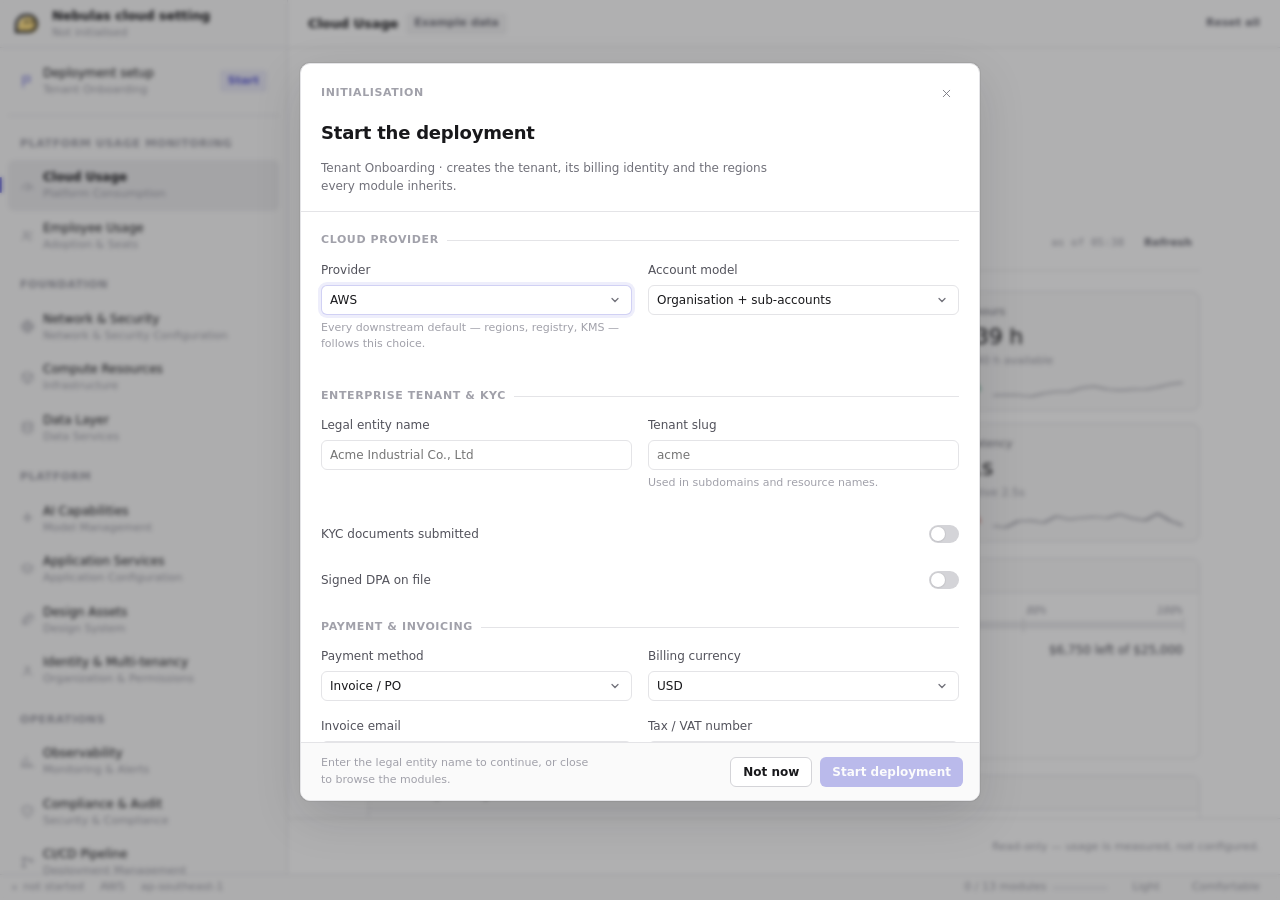
==== commit b69c1ad5: "Design assets extract from a site, the pages link up, and projects install as packages Module 07 bec" ====
--- a/nebulas-cloud.html
+++ b/nebulas-cloud.html
@@ -23,7 +23,8 @@
 
   <aside class="menu" aria-label="Deployment modules">
     <div class="menu__head">
-      <div class="menu__mark" aria-hidden="true">N</div>
+      <!-- The workspace's mark, not a stand-in letter: one brand, two pages. -->
+      <div class="menu__mark" aria-hidden="true"><svg viewBox="0 0 22.91 18.70" fill="none"><path transform="translate(3.04 2.83)" d="M0 9.42169C0 4.21824 4.29139 0 9.58509 0L10.6919 0L11.7988 0C16.2579 0 19.8727 3.55315 19.8727 7.93617C19.8727 12.3192 16.2579 15.8723 11.7988 15.8723L0 15.8723L0 9.42169Z" fill="#ffe082"/><path transform="translate(9.81 6.17)" d="M1.52563 2.98039C2.36821 2.98039 3.05125 2.31321 3.05125 1.4902C3.05125 0.667183 2.36821 0 1.52563 0C0.683046 0 0 0.667183 0 1.4902C0 2.31321 0.683046 2.98039 1.52563 2.98039Z" fill="#2b282f"/><path transform="translate(15.60 6.17)" d="M1.52563 2.98039C2.36821 2.98039 3.05125 2.31321 3.05125 1.4902C3.05125 0.667183 2.36821 0 1.52563 0C0.683046 0 0 0.667183 0 1.4902C0 2.31321 0.683046 2.98039 1.52563 2.98039Z" fill="#2b282f"/><path fill-rule="evenodd" d="M10.8518 0.000919868C10.8995 0.00030702 10.9472 0 10.995 0L13.2624 0C14.9183 0.0256323 16.4786 0.454035 17.8386 1.19024C20.407 2.61801 22.3378 5.2016 22.7257 8.2297C22.7711 8.59739 22.7946 8.97186 22.7946 9.35191C22.7946 14.2796 18.8658 18.2696 13.9269 18.6718C13.6709 18.6917 13.4128 18.702 13.1532 18.702L0.37994 18.702L0 18.702L0 16.4697L0 10.9079C0.057969 7.09158 1.82929 4.04899 4.40095 2.1571C6.20573 0.841216 8.43835 0.0471854 10.8518 0.000919868ZM2.28844 10.6842C2.28844 6.01734 6.22246 2.23408 11.0753 2.23408L13.1046 2.23408C17.1923 2.23408 20.5061 5.42083 20.5061 9.35191C20.5061 13.283 17.1923 16.4697 13.1046 16.4697L4.57688 16.4697L2.28844 16.4697L2.28844 14.2344L2.28844 10.6842Z" fill="currentColor"/></svg></div>
       <!-- The page name is fixed; the sub-line carries which tenant it is. -->
       <div class="menu__id">
         <span class="menu__name">Nebulas cloud setting</span>
@@ -100,6 +101,31 @@
   </div>
 </div>
 
+<!-- ================================================= extraction dialog
+     Module 07's action, as a layer: the page shows the extracted system at
+     full width; crawling a new one is an act, so it opens over the page
+     rather than squeezing it into a side column. Reuses the wizard shell. -->
+<div class="scrim scrim--wizard" id="dsxScrim" data-open="false">
+  <div class="wizard" role="dialog" aria-modal="true" aria-labelledby="dsxTitle">
+    <header class="wizard__head">
+      <div class="wizard__headrow">
+        <span class="t-eyebrow">Design Assets</span>
+        <div class="cfg__spacer"></div>
+        <button class="iconbtn iconbtn--sm" id="dsxClose" title="Close (esc)" aria-label="Close"></button>
+      </div>
+      <h2 class="t-title" id="dsxTitle">Extract design system</h2>
+      <p class="wizard__desc">Crawl a site you own, parse its tokens, and the system every tenant-facing surface inherits is rewritten from what was read.</p>
+    </header>
+    <div class="wizard__body" id="dsxBody"></div>
+    <footer class="wizard__foot">
+      <span class="cfg__hint" id="dsxHint">Pages are fetched publicly; images land in your knowledge base.</span>
+      <div class="cfg__spacer"></div>
+      <button class="btn btn--secondary" id="dsxCancel">Close</button>
+      <button class="btn btn--primary" id="dsxGo">Extract design system</button>
+    </footer>
+  </div>
+</div>
+
 <div class="toasts" id="toasts" aria-live="polite"></div>
 
 <script src="js/icons.js"></script>
--- a/css/components.css
+++ b/css/components.css
@@ -632,6 +632,20 @@
 .sharebar[data-public="true"]{ background:var(--warn-soft); color:var(--warn) }
 .sharebar[data-public="true"] .sharebar__ico{ color:var(--warn) }
 
+/* A URL in a result detail is a door, not decoration. Styled as the prose it
+   stands in — it inherits its font, a <code> span included — with the accent
+   saying interactive. Clicking opens the small browser window (.webwin). */
+.weblink{
+  display:inline;
+  font:inherit;
+  color:var(--accent);
+  text-decoration:underline;
+  text-decoration-color:var(--line-strong);
+  text-underline-offset:2px;
+  word-break:break-all;
+}
+.weblink:hover{ text-decoration-color:currentColor }
+
 /* ================================================================== code */
 .code{
   margin:0;
@@ -1418,6 +1432,289 @@
 .linkrow{ display:flex; align-items:center; gap:var(--s-2) }
 .linkrow .input{ font-family:var(--mono); font-size:var(--t-11); color:var(--text-3) }
 .linkrow .btn{ flex:none }
+
+/* ======================================================= the embedded browser
+   Lives inside a result detail: one line of chrome — the address, then what
+   can be done to it (copy · open in a window) — and the page below. The ↗
+   lifts it into the window (.webwin) when the column is too narrow.
+
+   The browser PINS: the pane's own scrolling is turned off (data-pin on the
+   body), the page reads full-bleed at its full height, and whatever sits
+   below it — the result's own panes — takes the leftover room and the only
+   scrollbar. Same rule the assistant page follows: panels scroll, the page
+   does not. The page keeps a last-resort scroll for the rare case where it
+   alone outgrows the pane, so the floor reserved for the rest stays real. */
+.artpane__body[data-pin="true"]{
+  padding:0;
+  display:flex; flex-direction:column;
+  overflow:hidden;
+}
+.artpane__body[data-pin="true"] .webview{
+  flex:none;
+  max-height:calc(100% - 96px);
+  overflow-y:auto;
+  border-bottom:var(--border) solid var(--line);
+  background:var(--bg);
+}
+.artpane__rest{
+  flex:1 1 0; min-height:0;
+  overflow:auto;
+  padding:var(--s-4);
+}
+
+/* A page result's section tabs, at the top of the information section they
+   switch — The page · Deploy · Content, one showing at a time, because under
+   a pinned page the information gets little height and stacked sections
+   would all be below the fold. */
+.arttabs{ margin-bottom:var(--s-4) }
+
+/* One action, pinned under the scroll region so it is never below the fold:
+   the way to where the page is edited. */
+.pagebar{
+  flex:none;
+  display:flex; align-items:center; gap:var(--s-2);
+  padding:var(--s-2) var(--s-3);
+  border-top:var(--border) solid var(--line);
+  background:var(--surface);
+}
+.pagebar .btn{ flex:none }
+
+/* ------------------------------------------- page wizard (Add → Page)
+   The shell is the maker's; only the wizard's own parts live here. Chips
+   under a question answer it with a click; the preview sits framed under
+   its address; the Script tab is the folder — rows of files, the chosen
+   one's contents underneath. */
+.pwopts{
+  display:flex; flex-direction:column; gap:var(--s-2);
+  margin-top:var(--s-3); align-items:flex-start;
+}
+.pwaddr{
+  display:flex; align-items:center; gap:var(--s-2);
+  font:500 var(--t-11)/1 var(--mono); color:var(--text-3);
+  padding:0 var(--s-1);
+}
+.pwframe{
+  border:var(--border) solid var(--line);
+  border-radius:var(--r-lg);
+  overflow:hidden;
+}
+.pwfolder__head{
+  display:flex; align-items:center; gap:var(--s-2);
+  color:var(--text-2); font-size:var(--t-12);
+}
+.pwfolder__n{ margin-left:auto; color:var(--text-3); font-size:var(--t-11) }
+.pwfiles{ display:flex; flex-direction:column; gap:2px; margin:var(--s-3) 0 }
+.pwfile{
+  display:flex; align-items:center; gap:var(--s-2);
+  padding:var(--s-2) var(--s-3);
+  border:none; border-radius:var(--r-md);
+  background:none; color:var(--text-2);
+  font-size:var(--t-12); text-align:left; cursor:pointer;
+}
+.pwfile:hover{ background:var(--raised) }
+.pwfile[aria-selected="true"]{ background:var(--raised-2); color:var(--text) }
+.pwfile__nm{ font-size:var(--t-12) }
+.pwfile__sub{ margin-left:auto; color:var(--text-3); font-size:var(--t-11) }
+.pwfoot__hint{ font-size:var(--t-11); color:var(--text-3) }
+
+/* ------------------------- new project dialog: standard vs packages tabs
+   Only while a fresh project is being made. A package card carries what it
+   installs; Install is the act. */
+.pack{
+  border:var(--border) solid var(--line); border-radius:var(--r-lg);
+  padding:var(--s-4);
+}
+.pack__head{ display:flex; align-items:flex-start; gap:var(--s-3) }
+.pack__ico{ display:flex; flex:none; color:var(--text-3); margin-top:2px }
+.pack__id{ flex:1; min-width:0; display:flex; flex-direction:column; gap:2px }
+.pack__nm{ font-size:var(--t-13); font-weight:var(--w-medium) }
+.pack__sub{ font-size:var(--t-12); color:var(--text-3); line-height:1.5 }
+.pack__head .btn{ flex:none }
+.pack__brings{
+  margin:var(--s-3) 0 0; padding-left:var(--s-5);
+  font-size:var(--t-12); color:var(--text-2); line-height:1.7;
+}
+.pack + .pack{ margin-top:var(--s-3) }
+
+/* The wizard's left column carries two tabs: AI Chat and Manual Script. The
+   manual pane is the page as a hand-written definition — inputs, sources,
+   the report step as editable code — with a test row at the end. */
+.pwmode{ padding:var(--s-3) var(--s-5) 0; margin-bottom:0 }
+.pwmanual{
+  flex:1 1 0; min-height:0; overflow-y:auto;
+  display:flex; flex-direction:column; gap:var(--s-5);
+  padding:var(--s-4) var(--s-5);
+}
+.pwmanual[hidden]{ display:none }
+.pwman__sec{ display:flex; flex-direction:column; gap:var(--s-2) }
+.pwman__head{
+  display:flex; align-items:center; gap:var(--s-2);
+  color:var(--text-3); margin-bottom:var(--s-1);
+}
+.pwman__row{
+  display:flex; align-items:center; gap:var(--s-2);
+  padding:var(--s-2) var(--s-3);
+  border:var(--border) solid var(--line); border-radius:var(--r-md);
+  font-size:var(--t-12); color:var(--text-2);
+}
+.pwman__row .input{ flex:1; min-width:0 }
+.pwman__k{ font-size:var(--t-12); color:var(--text) }
+.pwman__hint{ color:var(--text-4); font-size:var(--t-11) }
+.pwman__eq{ color:var(--text-4) }
+.pwman__step{
+  border:var(--border) solid var(--line); border-radius:var(--r-md);
+  overflow:hidden;
+}
+.pwman__stephead{
+  display:flex; align-items:center; gap:var(--s-2);
+  padding:var(--s-2) var(--s-3);
+  border-bottom:var(--border) solid var(--line);
+  font-size:var(--t-12); color:var(--text-2);
+}
+.pwman__n{
+  display:grid; place-items:center; width:18px; height:18px;
+  border-radius:var(--r-sm); background:var(--raised-2);
+  font:600 var(--t-11)/1 var(--mono); color:var(--text-2);
+}
+.pwman__lang{ font-weight:600; color:var(--text) }
+.pwman__arrow{ color:var(--text-4) }
+.pwman__out{ color:var(--text-3); font-size:var(--t-12) }
+.pwman__code{
+  border:none; border-radius:0; width:100%;
+  min-height:240px; font-size:var(--t-12);
+}
+.pwman__test{
+  display:flex; align-items:center; gap:var(--s-3); flex-wrap:wrap;
+  padding-top:var(--s-3); border-top:var(--border) solid var(--line);
+}
+.pwman__testt{ font-size:var(--t-13) }
+.pwman__vals{
+  display:flex; align-items:center; gap:var(--s-2);
+  flex:1; min-width:180px;
+}
+.pwman__vals .input{ flex:1; min-width:0 }
+.pwman__test .btn{ margin-left:auto }
+
+.webview__glyph{ display:flex; flex:none; color:var(--text-4) }
+.webview__addr{
+  display:flex; align-items:center; gap:var(--s-1);
+  padding:var(--s-1) var(--s-2) var(--s-1) var(--s-4);
+  border-bottom:var(--border) solid var(--line);
+  background:var(--surface);
+}
+.webview__addr .webview__glyph{ margin-right:var(--s-1) }
+.webview__url{
+  flex:1; min-width:0; overflow:hidden; text-overflow:ellipsis; white-space:nowrap;
+  font-family:var(--mono); font-size:var(--t-11); color:var(--text-3);
+  user-select:all;   /* one click takes the whole address, ready for ⌘C */
+}
+/* No vertical scroll region of its own — the page shows whole. Width that
+   does not fit scrolls horizontally, with the bar at the bottom. */
+.webview__page{
+  background:var(--bg);
+  overflow-x:auto;
+}
+
+/* --------------------------------------------------------- the page itself
+   Not a wireframe: the page as generated, with its own content — a site bar,
+   a headline, stat tiles, a table, prose. --wp-a is the page's accent,
+   confined to it, the same rule the design canvas follows. */
+.webpage{ --wp-a:var(--accent); background:var(--bg) }
+.webpage__bar{
+  display:flex; align-items:center; gap:var(--s-2);
+  padding:var(--s-3) var(--s-4);
+  border-bottom:var(--border) solid var(--line);
+}
+.webpage__logo{ width:12px; height:12px; flex:none; border-radius:var(--r-xs); background:var(--wp-a) }
+.webpage__site{
+  min-width:0; overflow:hidden; text-overflow:ellipsis; white-space:nowrap;
+  font-size:var(--t-12); font-weight:var(--w-medium); color:var(--text);
+}
+.webpage__nav{ display:flex; gap:var(--s-3); margin-left:auto; flex:none }
+.webpage__nav span{ font-size:var(--t-11); color:var(--text-4) }
+.webpage__main{
+  padding:var(--s-5) var(--s-4);
+  display:grid; gap:var(--s-3); justify-items:start;
+}
+.webpage__h1{
+  margin:0;
+  font-size:var(--t-18); font-weight:var(--w-semi);
+  letter-spacing:var(--ls-tight); line-height:var(--lh-tight);
+}
+.webpage__sub{ font-size:var(--t-11); color:var(--text-3) }
+.webpage__stats{
+  display:grid; grid-template-columns:repeat(auto-fit,minmax(96px,1fr));
+  gap:var(--s-2); width:100%;
+  margin:var(--s-1) 0;
+}
+.webpage__stat{
+  display:grid; gap:2px;
+  padding:var(--s-3);
+  border:var(--border) solid var(--line);
+  border-radius:var(--r-md);
+}
+.webpage__statv{ font-size:var(--t-15); font-weight:var(--w-semi); letter-spacing:var(--ls-tight); color:var(--text) }
+.webpage__statk{ font-size:var(--t-11); color:var(--text-4) }
+.webpage__p{ margin:0; max-width:58ch; font-size:var(--t-12); line-height:var(--lh-ui); color:var(--text-2) }
+.webpage .scroll-x{ width:100% }
+.webpage__score{ display:flex; align-items:center; gap:var(--s-2) }
+.webpage__score .meter{ width:56px; flex:none }
+.webpage .meter > i{ background:var(--wp-a) }
+.webpage__cta{
+  padding:6px var(--s-4);
+  border-radius:var(--r-md);
+  background:var(--wp-a); color:var(--app-fg);
+  font-size:var(--t-12); font-weight:var(--w-medium);
+}
+.webpage__foot{
+  width:100%;
+  padding-top:var(--s-3);
+  border-top:var(--border) solid var(--line);
+  font-size:var(--t-11); color:var(--text-4);
+}
+
+/* =================================================== the small browser window
+   The embedded browser's ↗, opened over the workspace when the column is too
+   narrow to read in. Dots so it reads as a window, an address bar because the
+   address is the one real thing in it, the page drawn in wireframe below.
+   Smaller than a dialog on purpose: it is a glance, not a destination. */
+.webwin{
+  width:min(460px,92vw);
+  background:var(--bg);
+  border:var(--border) solid var(--line);
+  border-radius:var(--r-xl);
+  box-shadow:var(--shadow-lg);
+  overflow:hidden;
+  translate:0 -8px; scale:.985;
+  transition:translate var(--base) var(--ease), scale var(--base) var(--ease);
+}
+.scrim[data-open="true"] .webwin{ translate:0 0; scale:1 }
+.webwin__bar{
+  display:flex; align-items:center; gap:var(--s-2);
+  padding:var(--s-2) var(--s-3);
+  border-bottom:var(--border) solid var(--line);
+  background:var(--surface);
+}
+.webwin__dots{ display:flex; gap:4px; flex:none }
+.webwin__dots i{ width:8px; height:8px; border-radius:var(--r-full); background:var(--raised-2) }
+.webwin__addr{
+  flex:1; min-width:0; height:24px;
+  padding:0 var(--s-3);
+  border:var(--border) solid var(--line);
+  border-radius:var(--r-full);
+  background:var(--bg);
+  outline:none;
+  font-family:var(--mono); font-size:var(--t-11); color:var(--text-3);
+}
+.webwin__page{
+  background:var(--bg);
+  max-height:min(420px,56vh); overflow:auto;
+}
+.webwin__foot{
+  padding:var(--s-2) var(--s-3);
+  border-top:var(--border) solid var(--line);
+  font-size:var(--t-11); color:var(--text-4);
+}
 
 /* ============================================================== popmenu
    A short list of choices anchored to the control that opened it. Fixed
@@ -1786,7 +2083,11 @@
   position:fixed; bottom:calc(var(--status-h) + var(--s-3)); left:50%; translate:-50% 0;
   z-index:90;
   display:flex; flex-direction:column; align-items:center; gap:var(--s-2);
-}
+  /* The stack floats over everything at z-90; only the toasts themselves may
+     take a click, or the empty column between them eats the page's. */
+  pointer-events:none;
+}
+.toast{ pointer-events:auto }
 .toast{
   display:flex; align-items:center; gap:var(--s-2);
   padding:8px var(--s-3);
--- a/css/install.css
+++ b/css/install.css
@@ -36,11 +36,11 @@
   display:grid; place-items:center;
   width:var(--brand); height:var(--brand);
   flex:none;
-  border-radius:var(--r-md);
-  background:var(--accent); color:var(--accent-fg);
-  font-weight:var(--w-semi); font-size:var(--t-13); letter-spacing:var(--ls-tight);
-  box-shadow:var(--shadow-sm);
-}
+  /* The workspace's mark (see .rail__mark): the ring is currentColor so it
+     inverts with the theme; the face and the eyes are fixed. */
+  color:var(--text);
+}
+.menu__mark svg{ width:23px; height:19px }
 .menu__id{ min-width:0; flex:1 }
 .menu__name{
   display:block; min-width:0;
@@ -304,3 +304,133 @@
   .fields{ grid-template-columns:minmax(0,1fr) }
   .fields > .field,.fields > .field--half{ grid-column:span 1 }
 }
+
+/* ==================================================== design extraction
+   Module 07: the extracted design system, displayed at the page's own width —
+   a card per token kind, every token with its provenance. The extraction
+   itself lives in the dialog behind the one button on the record card. */
+.dsx__head{
+  display:flex; align-items:center; gap:var(--s-4);
+  justify-content:space-between; flex-wrap:wrap;
+}
+.dsx__id{ display:flex; flex-direction:column; gap:var(--s-1); min-width:0 }
+.dsx__id strong{ font-size:var(--t-15) }
+.dsx__uid{ font-size:var(--t-11); color:var(--text-4); word-break:break-all }
+.dsx__stamp{ margin:0; font-size:var(--t-12); color:var(--text-3) }
+.dsx__cardsub{ margin-left:auto; font-size:var(--t-11); color:var(--text-4) }
+
+.dsx__grid{
+  display:grid; grid-template-columns:repeat(auto-fill, minmax(230px, 1fr));
+  gap:var(--s-4);
+}
+.dsxsw{
+  border:var(--border) solid var(--line); border-radius:var(--r-lg);
+  overflow:hidden; background:var(--surface);
+  display:flex; flex-direction:column;
+}
+.dsxsw__chip{
+  height:120px;
+  border-bottom:var(--border) solid var(--line);
+}
+.dsxsw__body{
+  display:flex; flex-direction:column; gap:var(--s-2);
+  padding:var(--s-3); flex:1;
+}
+.dsxsw__top{
+  display:flex; align-items:baseline; justify-content:space-between;
+  gap:var(--s-2); min-width:0;
+}
+.dsxsw__nm{
+  font-size:var(--t-13); font-weight:500;
+  overflow:hidden; text-overflow:ellipsis; white-space:nowrap;
+}
+.dsxsw__hex{
+  flex:none; font:500 var(--t-11)/1 var(--mono); color:var(--text-3);
+}
+.dsxsw__role{ height:var(--ctl-sm); font-size:var(--t-12) }
+.dsxsw__read{
+  font-family:var(--mono); font-size:var(--t-11); color:var(--text-4);
+  line-height:1.5; overflow-wrap:anywhere;
+}
+
+/* type specimens — full lines, so nothing is cut short */
+.dsxfont{
+  display:flex; align-items:baseline; gap:var(--s-4);
+  padding:var(--s-3) 0; flex-wrap:wrap;
+}
+.dsxfont + .dsxfont{ border-top:var(--border) solid var(--line) }
+.dsxfont__spec{
+  flex:1 1 320px; min-width:0; font-size:19px; line-height:1.35;
+  overflow-wrap:break-word;
+}
+.dsxfont__meta{
+  display:flex; align-items:center; gap:var(--s-2); flex-wrap:wrap;
+  flex:0 1 auto;
+}
+.dsxfont__nm{ font-size:var(--t-13); font-weight:500 }
+
+/* the spacing scale, drawn to its own values */
+.dsxspace{
+  display:flex; align-items:flex-end; gap:var(--s-4);
+  flex-wrap:wrap; margin-bottom:var(--s-3);
+}
+.dsxspace__item{ display:flex; flex-direction:column; align-items:flex-start; gap:var(--s-1) }
+.dsxspace__item i{ display:block; height:22px; background:var(--accent-soft, var(--raised-2)); border:var(--border) solid var(--line); border-radius:var(--r-xs) }
+.dsxspace__item b{ font:500 var(--t-11)/1 var(--mono); color:var(--text-3) }
+
+/* radii, as corners you can see */
+.dsxrad{ display:flex; gap:var(--s-5); flex-wrap:wrap }
+.dsxrad__item{
+  display:flex; flex-direction:column; gap:var(--s-1);
+  max-width:150px;
+}
+.dsxrad__item i{
+  display:block; width:56px; height:56px;
+  background:var(--raised); border:var(--border) solid var(--line-strong);
+}
+.dsxrad__item b{ font:500 var(--t-11)/1 var(--mono); color:var(--text-2) }
+
+/* imported marks, on the surface they are for */
+.dsxlogo{ display:flex; gap:var(--s-5); flex-wrap:wrap }
+.dsxlogo__item{ display:flex; flex-direction:column; gap:var(--s-1); max-width:220px }
+.dsxlogo__tile{
+  display:flex; align-items:center; justify-content:center; gap:var(--s-2);
+  width:180px; height:84px;
+  background:#ffffff; border:var(--border) solid var(--line); border-radius:var(--r-md);
+  font-size:var(--t-15); font-weight:650; letter-spacing:-.01em; color:#09090b;
+}
+.dsxlogo__tile--dark{ background:#101014; color:#f4f4f5 }
+.dsxlogo__dot{ width:14px; height:14px; border-radius:50% }
+.dsxlogo__mark{ width:26px; height:26px; border-radius:8px }
+.dsxlogo__nm{ font-size:var(--t-11); color:var(--text-2) }
+
+/* the extraction dialog's own parts */
+.dsx__note{
+  margin:var(--s-3) 0 0; font-size:var(--t-11); color:var(--text-4);
+  line-height:1.6;
+}
+.dsx__runhead{
+  display:flex; align-items:center; justify-content:space-between;
+  margin:var(--s-5) 0 var(--s-2);
+}
+.dsx__state{ font-size:var(--t-12) }
+.dsx__ok{ color:var(--ok); display:inline-flex; align-items:center; gap:4px }
+.dsx__running{ color:var(--warn) }
+.dsx__run{
+  border:var(--border) solid var(--line); border-radius:var(--r-md);
+}
+.dsx__step{
+  display:flex; flex-direction:column; gap:2px;
+  padding:var(--s-2) var(--s-3);
+}
+.dsx__step + .dsx__step{ border-top:var(--border) solid var(--line) }
+.dsx__steptop{ display:flex; align-items:center; justify-content:space-between; gap:var(--s-3) }
+.dsx__stepn{ font-family:var(--mono); font-size:var(--t-12); color:var(--text) }
+.dsx__stept{ font-size:var(--t-11); color:var(--text-3); white-space:nowrap }
+.dsx__stepd{ font-size:var(--t-12); color:var(--text-3) }
+.dsx__pages{ margin:var(--s-3) 0 0; font-size:var(--t-11); color:var(--text-4) }
+.dsx__prev{ margin-top:var(--s-3); font-size:var(--t-12) }
+.dsx__prev summary{ cursor:pointer; color:var(--text-3) }
+.dsx__prevrow{
+  display:flex; gap:var(--s-3); padding:var(--s-2) 0 0; color:var(--text-3);
+}
